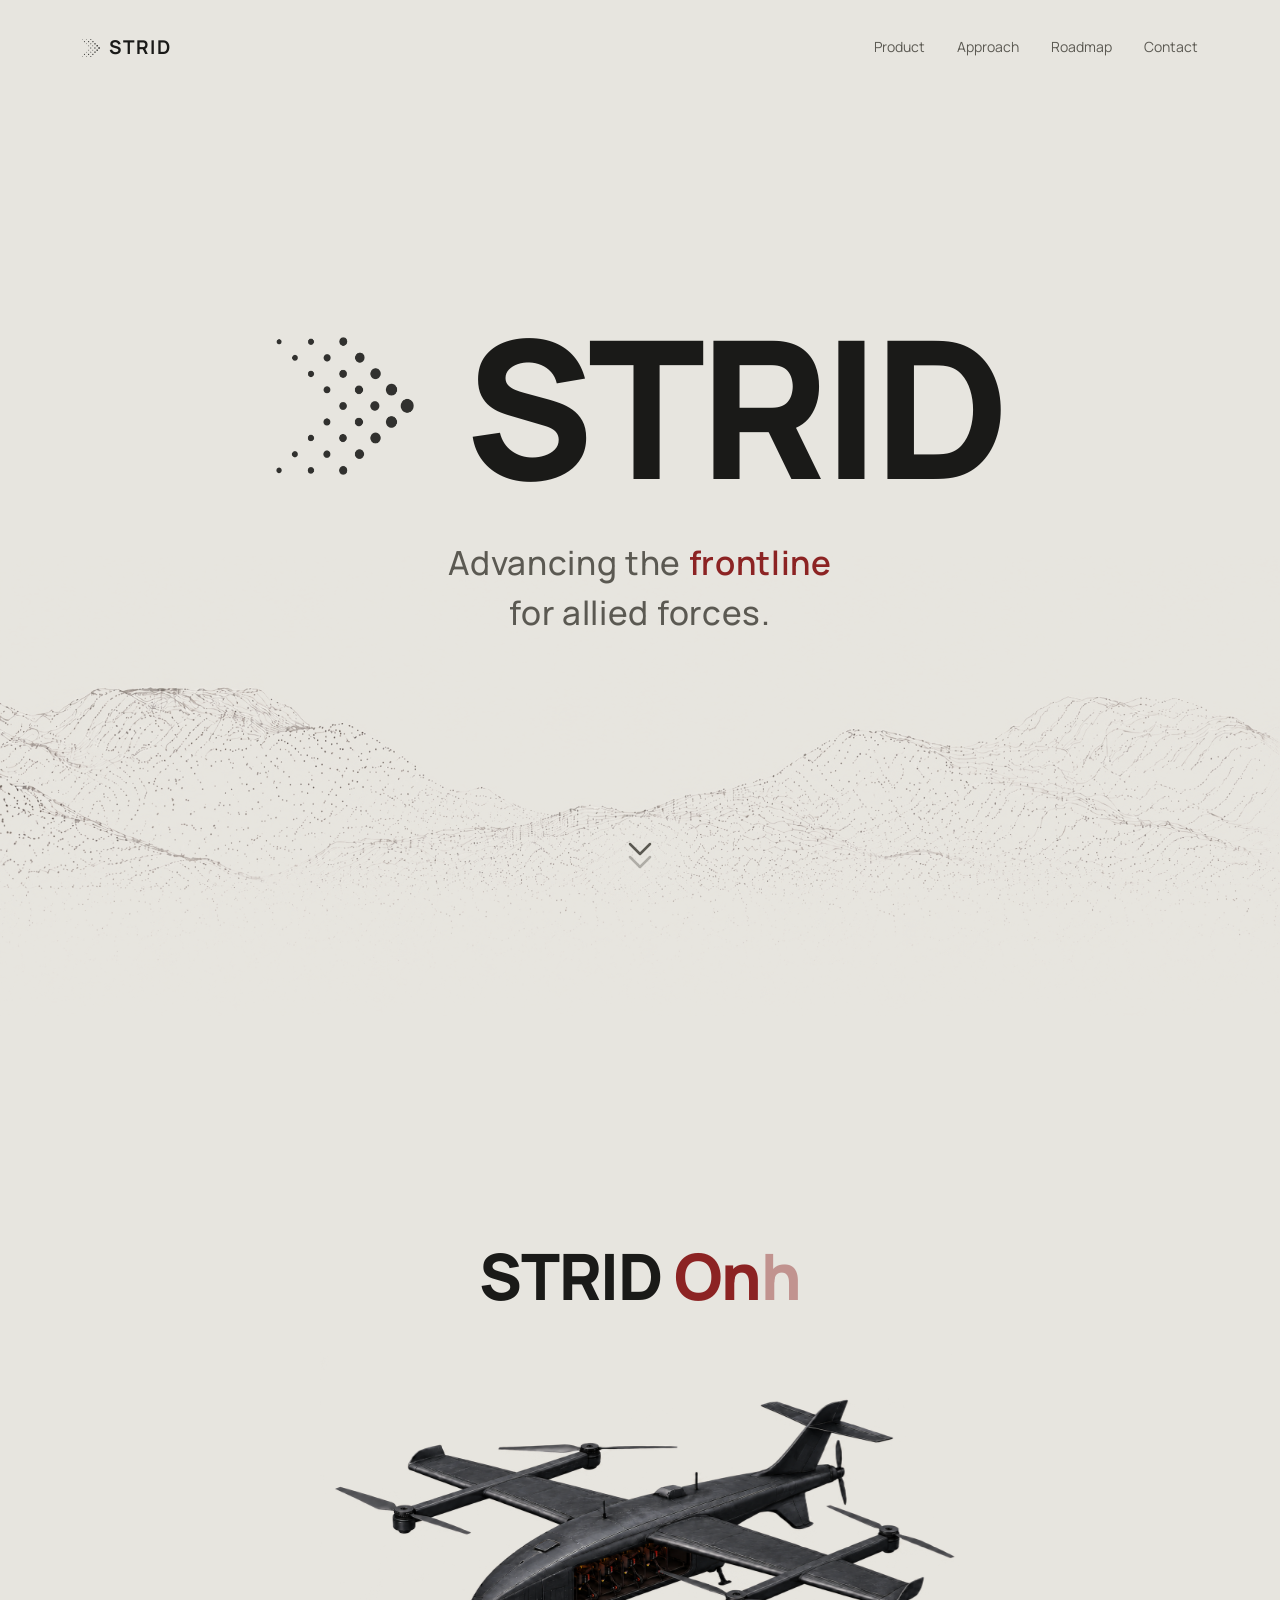
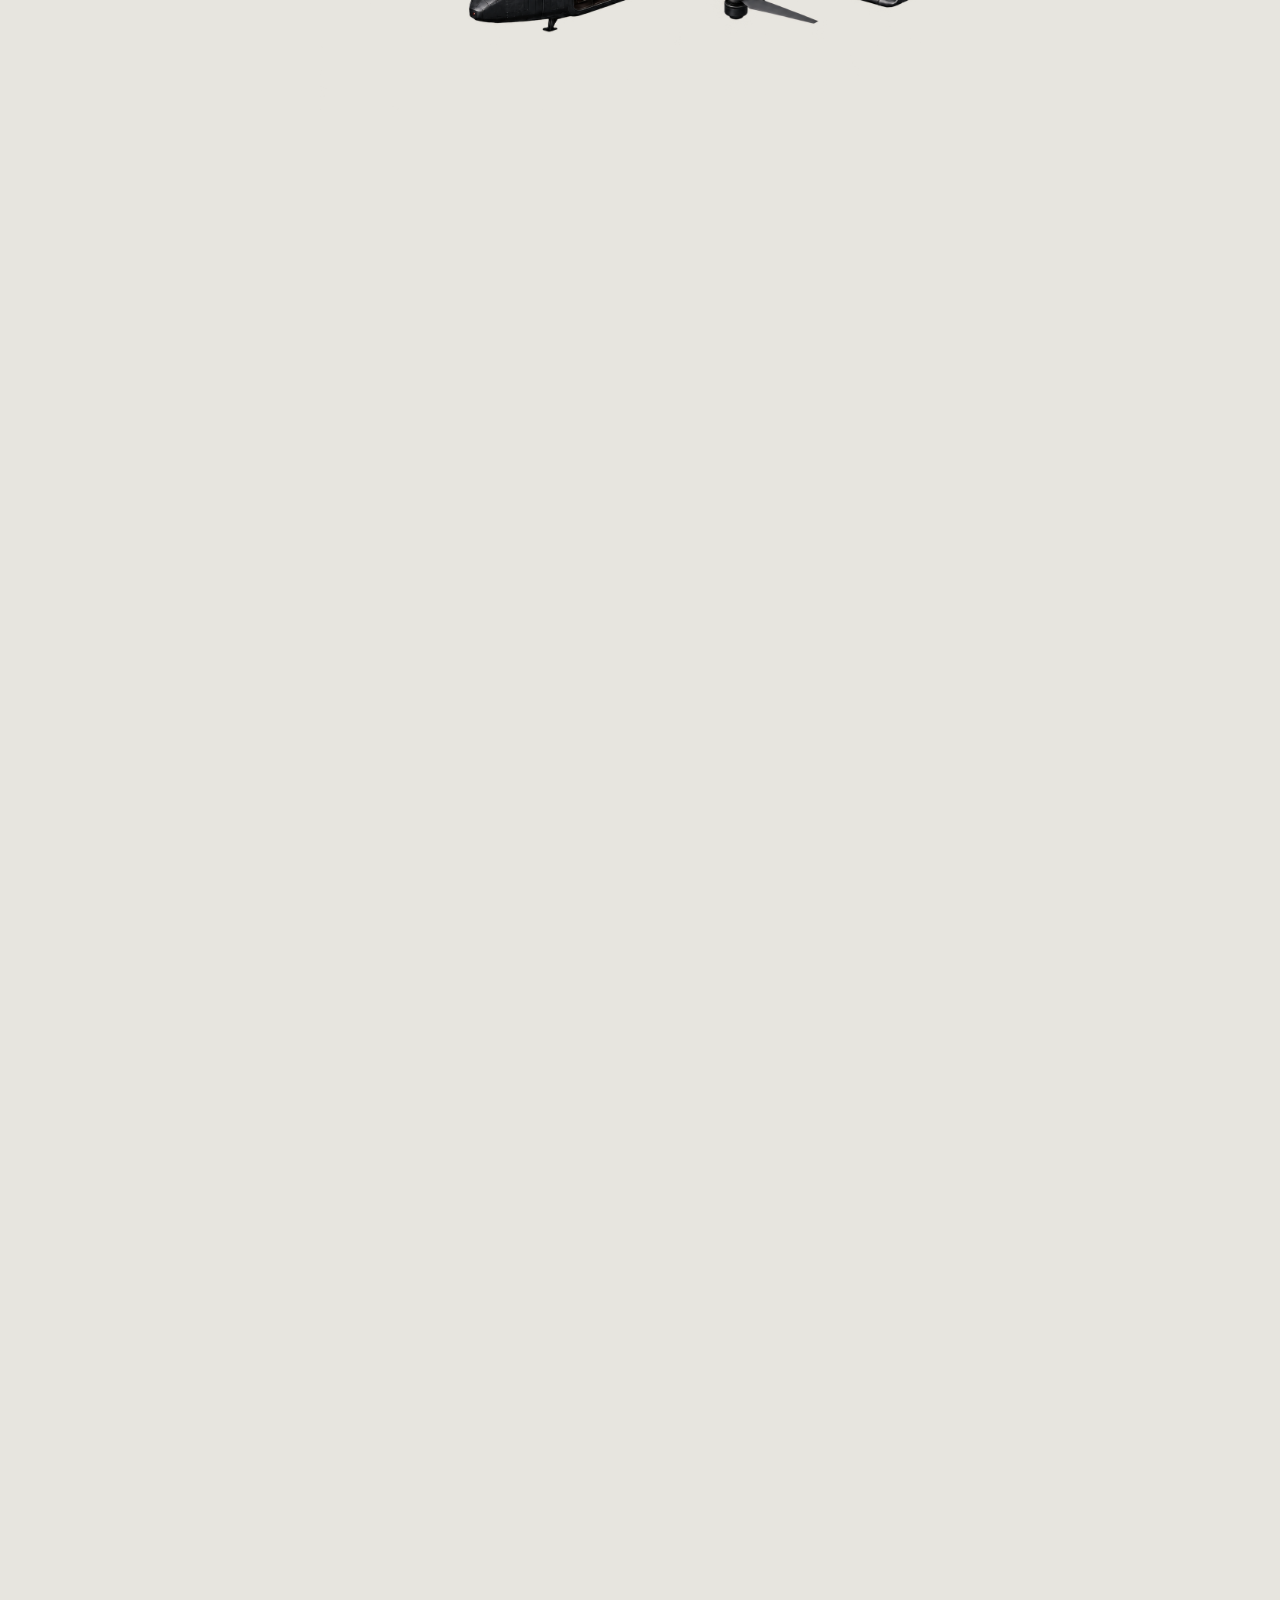
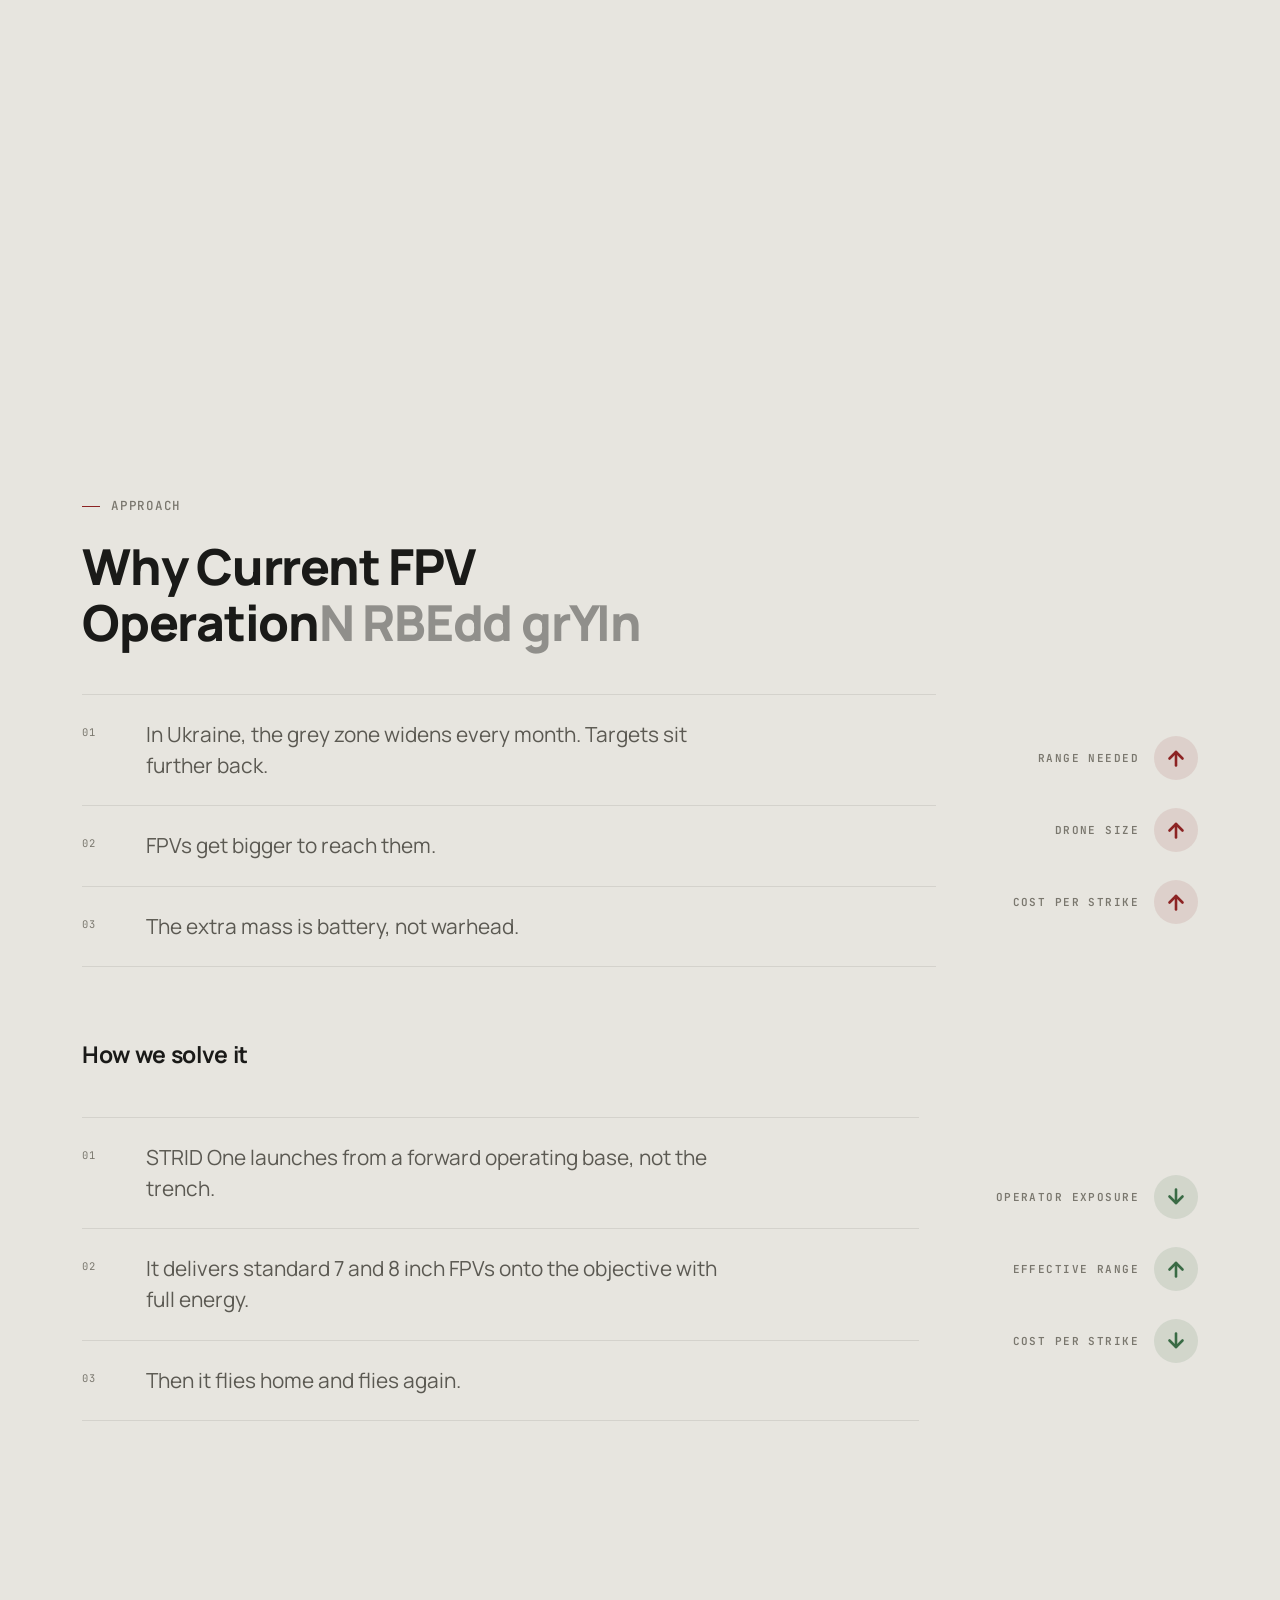
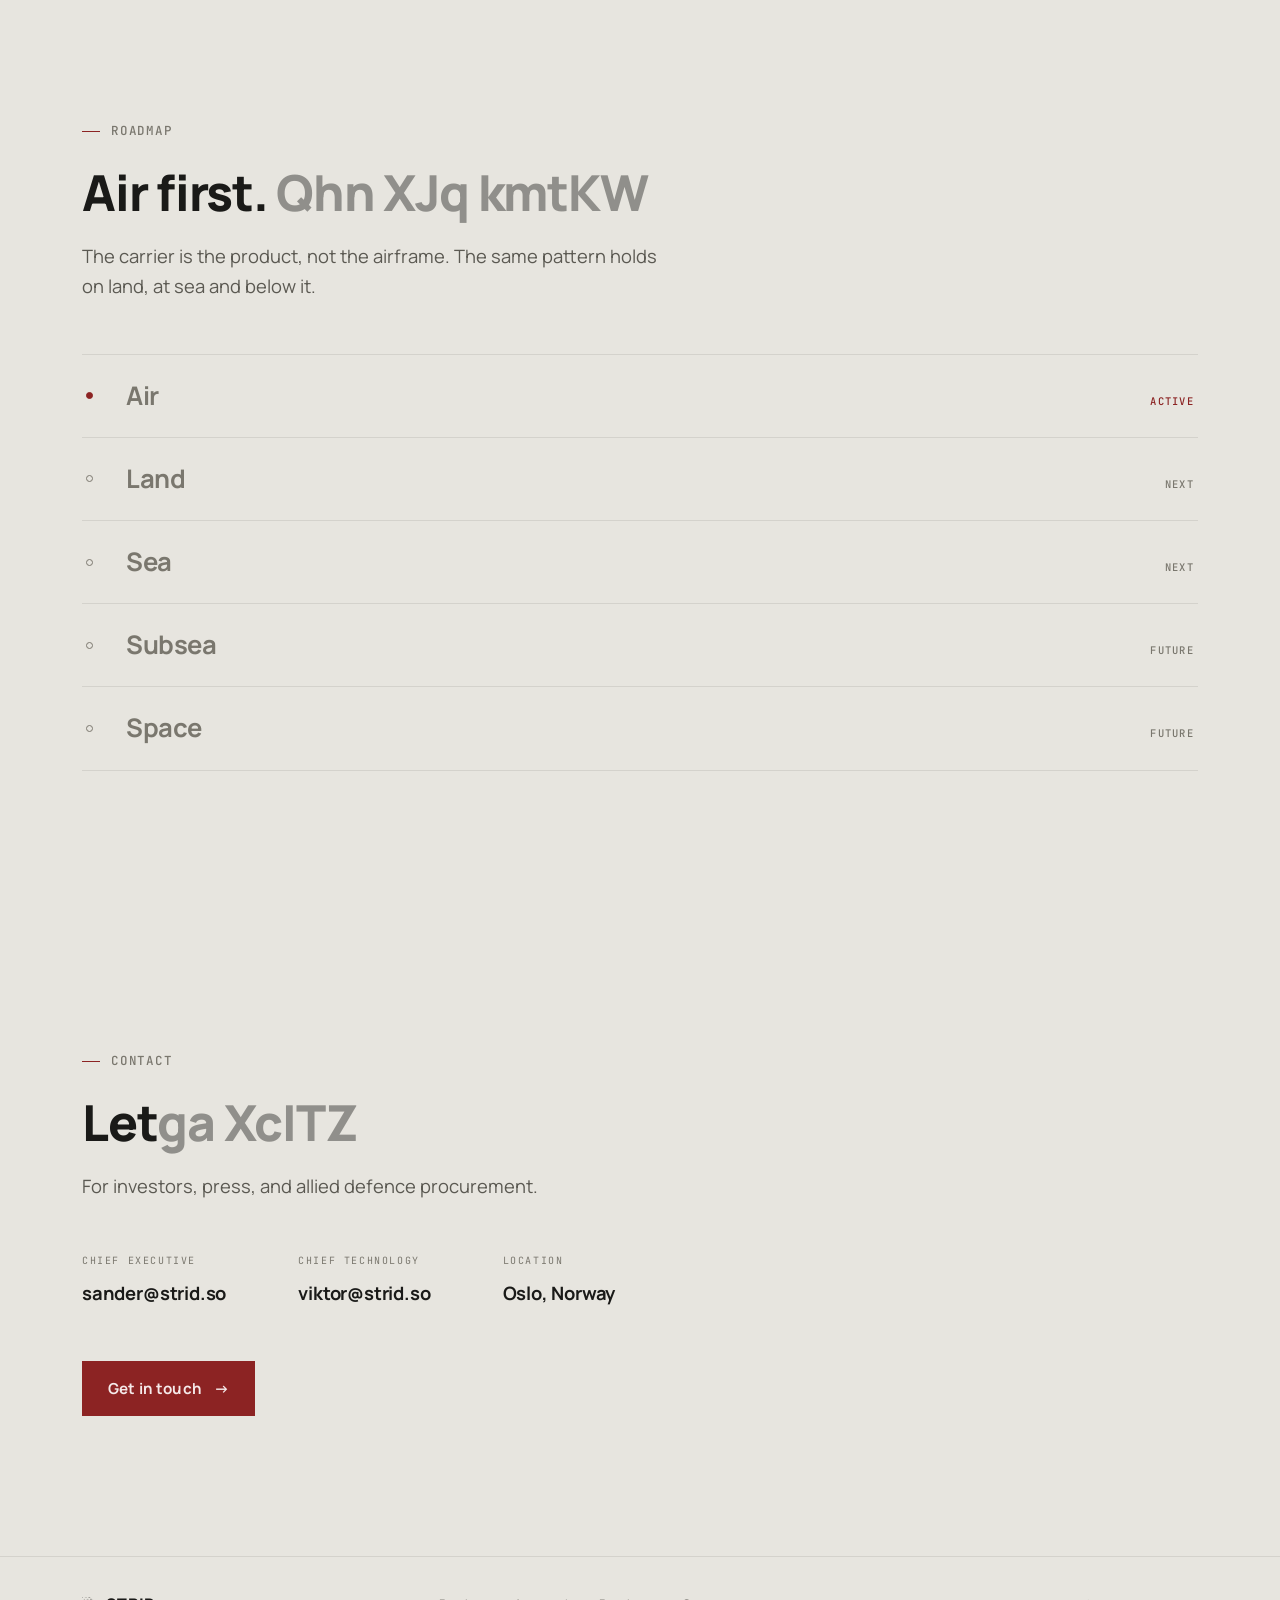
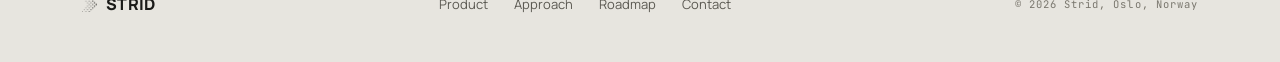
==== index.html @ 30e329c3 "Add files via upload" ====
<!DOCTYPE html>
<html lang="en">
<head>
<meta charset="UTF-8" />
<meta name="viewport" content="width=device-width, initial-scale=1.0" />
<title>Strid — Concept preview</title>
<meta name="description" content="Strid — concept preview, not the live site." />
<link rel="preconnect" href="https://fonts.googleapis.com" />
<link rel="preconnect" href="https://fonts.gstatic.com" crossorigin />
<link href="https://fonts.googleapis.com/css2?family=Manrope:wght@500;600;700;800&family=JetBrains+Mono:wght@500;600&display=swap" rel="stylesheet" />
<link rel="stylesheet" href="styles.css" />
<style>
  /* The header is a real sibling of the sections (not nested in the hero),
     so it sticks for the whole page. Because it now sits above .hero-frame
     in normal flow rather than inside it, every viewport-relative height
     below has to subtract its height to land where the approved mockup did. */
  /* --positive is a new brand colour, added because the solution metrics
     need to read as favourable and the palette only had crimson. Muted and
     dark enough to sit beside #8C2323 without turning into a success toast. */
  :root { --nav-h: 95px; --positive: #3A6B45; }

  .exp-header {
    position: sticky;
    top: 0;
    z-index: 20;
    background: var(--bg);
  }
  .exp-nav {
    display: flex;
    justify-content: space-between;
    align-items: center;
    padding: 32px 0;
  }
  .exp-nav .logo-mark { width: 18px; height: 18px; }
  .exp-nav-links { display: flex; gap: 32px; font-size: 14px; }
  .exp-nav-links a {
    position: relative;
    color: var(--ink-dim);
    text-decoration: none;
    padding-bottom: 3px;
    transition: color 0.2s ease;
  }
  .exp-nav-links a::after {
    content: "";
    position: absolute;
    left: 0; right: 0; bottom: 0;
    height: 1px;
    background: var(--accent);
    transform: scaleX(0);
    transform-origin: left;
    transition: transform 0.28s cubic-bezier(.16,1,.3,1);
  }
  .exp-nav-links a:hover { color: var(--ink); }
  .exp-nav-links a:hover::after { transform: scaleX(1); }

  /* Still used by the active domain marker in the Doctrine list. */
  @keyframes status-pulse { 0%, 100% { opacity: 1; } 50% { opacity: 0.25; } }

  .scroll-progress {
    position: absolute;
    left: 0; bottom: -1px;
    height: 2px;
    width: 100%;
    background: var(--accent);
    transform: scaleX(0);
    transform-origin: left;
    z-index: 21;
  }

  /* Sticky header would otherwise sit on top of anchor targets. */
  #product, #approach, #roadmap, #contact { scroll-margin-top: 96px; }

  /* Ends exactly at the bottom of the visible screen, so the scroll-cue's
     bottom offset is measured against the viewport rather than against the
     taller .hero-frame — that's what keeps the cue on screen before scrolling. */
  .hero-viewport {
    position: relative;
    height: calc(100vh - var(--nav-h));
    z-index: 1;
  }
  /* 143px, not the nav height, is the empirically tuned offset that puts the
     giant type's optical centre on the screen's centre — simple box math is
     off here because of the display face's ascender/descender asymmetry. */
  .giant-hero {
    min-height: calc(100vh - 143px);
    display: flex;
    flex-direction: column;
    align-items: center;
    justify-content: center;
    text-align: center;
  }
  /* Taller than one screen on purpose — the extra height is what pushes the
     terrain (anchored to this box's bottom) further down, without touching
     the terrain's own crop or sizing. */
  /* The +116px is the previously approved +90px plus 26px — the ink width
     of the "I" in the wordmark at its full display size. */
  .hero-frame {
    position: relative;
    min-height: calc(100vh + 116px - var(--nav-h));
  }
  .giant-wordmark {
    display: flex;
    align-items: center;
    gap: clamp(24px, 4vw, 52px);
    margin-bottom: 28px;
    font-size: clamp(5rem, 15vw, 13rem);
  }
  .giant-wordmark .logo-mark {
    width: 0.72em;
    height: 0.72em;
    flex-shrink: 0;
  }
  .giant-wordmark h1 {
    font-size: 1em;
    font-weight: 800;
    letter-spacing: -0.03em;
    line-height: 1;
    white-space: nowrap;
  }
  .giant-sub {
    font-size: clamp(1.5rem, 2.6vw, 2.1rem);
    font-weight: 500;
    letter-spacing: 0.02em;
    color: var(--ink-dim);
    line-height: 1.5;
    margin-top: 8px;
  }
  .a-accent { color: var(--accent); }
  .giant-sub .a-accent { font-weight: 600; }
  /* Hard line breaks, each set nowrap: scrambled glyphs are not the same
     width as the real ones, so free-flowing text would re-wrap on every
     frame. Fixed lines can only overflow symmetrically, which is invisible
     on centred text. */
  .sub-line { display: block; white-space: nowrap; }

  /* ---- Decrypt text effect ---- */
  .dt-ch { opacity: 1; transition: opacity 0.18s linear; }
  .dt-ch.is-enc { opacity: 0.42; }
  @media (prefers-reduced-motion: reduce) {
    .dt-ch, .dt-ch.is-enc { opacity: 1; transition: none; }
  }

  .scroll-cue {
    position: absolute;
    z-index: 1;
    bottom: 29px;
    left: 0;
    right: 0;
    display: flex;
    flex-direction: column;
    align-items: center;
  }
  /* Local clearing in the terrain so the cue reads against the flat page
     colour instead of competing with the point-cloud texture behind it.
     Sits inside the cue's own stacking context: above the terrain, below
     the label and chevrons. */
  .scroll-cue::before {
    content: "";
    position: absolute;
    left: 50%;
    top: 50%;
    width: 128px;
    height: 86px;
    transform: translate(-50%, -50%);
    background: radial-gradient(
      ellipse at center,
      rgba(231, 229, 223, 0.82) 0%,
      rgba(231, 229, 223, 0.5) 45%,
      rgba(231, 229, 223, 0) 75%
    );
    z-index: -1;
    pointer-events: none;
  }
  .scroll-cue-chevrons {
    display: flex;
    flex-direction: column;
    align-items: center;
    gap: 1px;
    animation: scroll-cue-bob 2.2s ease-in-out infinite;
  }
  .scroll-cue-chevrons svg { width: 24px; height: 16px; color: var(--ink-dim); }
  .scroll-cue-chevrons svg:last-child { opacity: 0.4; margin-top: -4px; }
  /* Only the arrows bob — a moving halo would make the terrain behind it
     visibly breathe. */
  @keyframes scroll-cue-bob {
    0%, 100% { transform: translateY(0); }
    50% { transform: translateY(5px); }
  }
  @media (prefers-reduced-motion: reduce) {
    .scroll-cue-chevrons { animation: none; }
  }

  .hero-terrain {
    position: absolute;
    left: 0;
    right: 0;
    bottom: 0;
    height: 460px;
    overflow: hidden;
    pointer-events: none;
    z-index: 0;
  }
  .hero-terrain img {
    width: 100%;
    height: 100%;
    object-fit: cover;
    object-position: bottom center;
    display: block;
  }
  @media (max-width: 720px) {
    .hero-terrain { height: 220px; }
    /* Larger than it looks: --nav-h is a rounded 60px here while the real
       header is ~71px, so .hero-viewport overshoots the screen bottom by
       ~11px. This keeps the arrows clear of a phone's bottom browser bar. */
    .scroll-cue { bottom: 40px; }
    .scroll-cue::before { width: 112px; height: 76px; }
    /* The links are non-functional placeholders in this mockup and there
       isn't room for them beside the wordmark — drop them rather than let
       them overrun the logo. */
    .exp-nav-links { display: none; }
    .exp-nav { padding: 20px 0; }
    :root { --nav-h: 60px; }

    /* Sit the wordmark higher than dead centre and pull the ridge up with it,
       so the mountains are on screen the moment the page opens instead of
       waiting below the fold. Desktop keeps its own tuned values — none of
       this leaves the media query.

       Each pair declares vh first and svh second on purpose. iOS Safari's vh
       is the height with the browser chrome *hidden*, so anything anchored to
       it starts lower than the part you can actually see on load; svh is the
       visible height. Browsers without svh simply keep the vh line. */
    .hero-viewport { height: calc(100vh - var(--nav-h)); }
    .hero-viewport { height: calc(100svh - var(--nav-h)); }

    .giant-hero { min-height: calc(100vh - 300px); }
    .giant-hero { min-height: calc(100svh - 300px); }

    .hero-frame { min-height: calc(100vh - 30px); }
    .hero-frame { min-height: calc(100svh - 30px); }

    /* Lift the ridge with its own offset rather than by shrinking .hero-frame.
       Past a point the frame's min-height falls below its content height
       (.hero-viewport) and stops controlling anything, so the terrain would
       just stop moving. */
    .hero-terrain { bottom: 40px; }

    /* Scale up inside the crop rather than growing the box, so the container
       height the layout is tuned against stays fixed. Anchored to the bottom
       so the enlarged view stays on the dense part of the ridge instead of
       drifting into the faded tail. */
    .hero-terrain img {
      transform: scale(1.4);
      transform-origin: bottom center;
    }
  }

  /* ---- Product: pinned scroll-driven sequence ---- */
  .product-pin {
    position: relative;
    height: 280vh;
  }
  .product-sticky {
    position: sticky;
    top: 0;
    height: 100vh;
    overflow: hidden;
    display: flex;
    align-items: center;
  }
  .product-stage {
    position: relative;
    width: 100%;
  }
  .product-heading {
    font-size: clamp(2.4rem, 5vw, 4rem);
    font-weight: 800;
    letter-spacing: -0.02em;
    text-align: center;
    margin-bottom: 8px;
    opacity: 0;
    transform: translateY(16px);
    transition: opacity 0.9s cubic-bezier(.16,1,.3,1), transform 0.9s cubic-bezier(.16,1,.3,1);
  }
  .product-heading.is-visible { opacity: 1; transform: translateY(0); }

  .product-visual {
    margin-top: 24px;
    opacity: 0;
    transition: opacity 0.9s ease;
  }
  .product-visual.is-visible { opacity: 1; }
  .product-plane {
    display: block;
    max-width: 640px;
    width: 100%;
    margin: 0 auto;
    will-change: transform;
  }

  /* Spec sheet: label and value share a baseline on one row, so it reads as
     a datasheet rather than a stack of captions. */
  .product-specs {
    position: absolute;
    left: 0;
    top: 50%;
    transform: translateY(-50%);
    width: min(340px, 32%);
    opacity: 0;
    transition: opacity 0.6s ease;
    pointer-events: none;
  }
  .spec-title {
    display: block;
    font-family: var(--mono);
    font-size: 10px;
    font-weight: 600;
    letter-spacing: 0.18em;
    text-transform: uppercase;
    color: var(--ink-faint);
    padding-bottom: 11px;
    border-bottom: 1px solid var(--line-strong);
  }
  .spec-row {
    display: flex;
    align-items: baseline;
    justify-content: space-between;
    gap: 18px;
    padding: 14px 0;
    border-bottom: 1px solid var(--line);
  }
  .spec-k {
    font-family: var(--mono);
    font-size: 10.5px;
    letter-spacing: 0.1em;
    text-transform: uppercase;
    color: var(--ink-faint);
    white-space: nowrap;
  }
  .spec-v {
    font-size: 1.06rem;
    font-weight: 700;
    letter-spacing: -0.01em;
    text-align: right;
    white-space: nowrap;
  }

  /* ---- Problem/solution section ---- */
  .problem-section {
    padding: 160px 0;
  }
  .problem-section .eyebrow { display: block; margin-bottom: 22px; }
  .problem-heading {
    font-size: clamp(1.9rem, 4vw, 3.1rem);
    font-weight: 800;
    letter-spacing: -0.025em;
    line-height: 1.12;
    margin: 0 0 32px;
  }
  .problem-heading .dt-line { display: block; white-space: nowrap; }

  /* Numbered points. The numbering is real here: each block is an argument
     that only works read in order, premise then consequence then result. */
  /* Points on the left, metrics as one standalone group on the right. The
     rules belong to the list, so they stop at the text column instead of
     running under the metrics. */
  .argument {
    display: grid;
    grid-template-columns: minmax(0, 1fr) auto;
    gap: 0 clamp(36px, 6vw, 88px);
    align-items: center;
    margin-top: 44px;
  }
  .point-list {
    list-style: none;
    margin: 0;
    padding: 0;
    border-top: 1px solid var(--line);
  }
  .point {
    display: grid;
    grid-template-columns: 44px minmax(0, 1fr);
    gap: 20px;
    align-items: start;
    padding: 24px 0;
    border-bottom: 1px solid var(--line);
  }
  .point-num {
    padding-top: 5px;
    font-family: var(--mono);
    font-size: 10.5px;
    letter-spacing: 0.14em;
    color: var(--ink-faint);
  }
  .point-text {
    margin: 0;
    font-size: clamp(1.05rem, 1.7vw, 1.3rem);
    line-height: 1.5;
    color: var(--ink-dim);
    max-width: 44ch;
  }

  .metric-group {
    display: flex;
    flex-direction: column;
    gap: 28px;
  }
  .metric {
    display: inline-flex;
    align-items: center;
    justify-content: flex-end;
    gap: 15px;
    white-space: nowrap;
  }
  .metric-k {
    font-family: var(--mono);
    font-size: 11px;
    font-weight: 600;
    letter-spacing: 0.13em;
    text-transform: uppercase;
    color: var(--ink-faint);
  }
  .metric-icon {
    display: inline-flex;
    align-items: center;
    justify-content: center;
    width: 44px;
    height: 44px;
    border-radius: 50%;
    flex-shrink: 0;
  }
  .metric-icon svg {
    width: 24px;
    height: 24px;
    fill: none;
    stroke: currentColor;
    stroke-width: 2.6;
    stroke-linecap: round;
    stroke-linejoin: round;
  }
  .metric-icon.dir-down svg { transform: rotate(180deg); }
  /* Colour encodes whether the number moves for you or against you, not which
     way the arrow points: effective range going up is good, drone size going
     up is not. So the problem block is crimson throughout and the solution
     block green throughout, whatever the direction. */
  .metric-icon.tone-bad  { color: var(--accent);   background: rgba(140, 35, 35, 0.10); }
  .metric-icon.tone-good { color: var(--positive); background: rgba(58, 107, 69, 0.12); }

  .sub-heading {
    margin: 68px 0 0;
    font-size: clamp(1.15rem, 1.8vw, 1.45rem);
    font-weight: 700;
    letter-spacing: -0.015em;
  }

  /* ---- Shared section furniture ---- */
  /* A short accent rule turns the eyebrow into a system rather than the
     red appearing twice on the page by coincidence. */
  .eyebrow::before {
    content: "";
    display: inline-block;
    width: 18px;
    height: 1px;
    margin-right: 11px;
    vertical-align: middle;
    background: var(--accent);
  }
  .section-heading {
    font-size: clamp(1.9rem, 4vw, 3.1rem);
    font-weight: 800;
    letter-spacing: -0.025em;
    line-height: 1.12;
    margin: 22px 0 20px;
  }
  .section-lead {
    font-size: clamp(1rem, 1.5vw, 1.15rem);
    line-height: 1.65;
    color: var(--ink-dim);
    max-width: 54ch;
    margin: 0 0 52px;
  }

  [data-reveal] {
    opacity: 0;
    transform: translateY(16px);
    transition: opacity 0.8s cubic-bezier(.16,1,.3,1), transform 0.8s cubic-bezier(.16,1,.3,1);
  }
  [data-reveal].is-in { opacity: 1; transform: translateY(0); }

  /* ---- Doctrine ---- */
  .roadmap-section, .contact-section { padding: 140px 0; }
  .domain-list { border-top: 1px solid var(--line); }
  .domain-row {
    display: grid;
    grid-template-columns: 22px 1fr auto;
    align-items: baseline;
    gap: 18px;
    padding: 20px 4px;
    border-bottom: 1px solid var(--line);
    transition: background 0.25s ease, padding-left 0.25s ease,
                opacity 0.8s cubic-bezier(.16,1,.3,1), transform 0.8s cubic-bezier(.16,1,.3,1);
  }
  .domain-row:hover { background: rgba(26, 26, 24, 0.025); padding-left: 12px; }
  .domain-mark {
    width: 7px; height: 7px;
    border-radius: 50%;
    border: 1px solid var(--ink-faint);
    align-self: center;
  }
  .domain-row.is-active .domain-mark {
    background: var(--accent);
    border-color: var(--accent);
    animation: status-pulse 2.8s ease-in-out infinite;
  }
  .domain-name { font-size: clamp(1.2rem, 2.2vw, 1.6rem); font-weight: 700; letter-spacing: -0.015em; }
  .domain-status {
    font-family: var(--mono);
    font-size: 10.5px;
    letter-spacing: 0.12em;
    text-transform: uppercase;
    color: var(--ink-faint);
  }
  .domain-row.is-active .domain-status { color: var(--accent); }

  /* ---- Contact ---- */
  .contact-fields { display: flex; flex-wrap: wrap; gap: 28px 72px; margin-bottom: 52px; }
  .field { display: flex; flex-direction: column; gap: 8px; }
  .field-k {
    font-family: var(--mono);
    font-size: 10px;
    letter-spacing: 0.16em;
    text-transform: uppercase;
    color: var(--ink-faint);
  }
  .field-v {
    font-size: 1.15rem;
    font-weight: 700;
    letter-spacing: -0.01em;
    color: var(--ink);
    text-decoration: none;
    border-bottom: 1px solid transparent;
    transition: border-color 0.22s ease, color 0.22s ease;
  }
  a.field-v:hover { color: var(--accent); border-bottom-color: var(--accent); }

  .cta {
    display: inline-flex;
    align-items: center;
    gap: 12px;
    padding: 15px 26px;
    background: var(--accent);
    color: var(--on-accent);
    font-size: 0.95rem;
    font-weight: 700;
    letter-spacing: 0.01em;
    text-decoration: none;
    transition: transform 0.22s cubic-bezier(.16,1,.3,1), box-shadow 0.22s ease,
                opacity 0.8s cubic-bezier(.16,1,.3,1);
  }
  .cta:hover {
    transform: translateY(-2px);
    box-shadow: 0 10px 24px rgba(140, 35, 35, 0.22);
  }
  .cta:active { transform: translateY(0); }
  .cta-arrow { transition: transform 0.22s cubic-bezier(.16,1,.3,1); }
  .cta:hover .cta-arrow { transform: translateX(4px); }

  /* ---- Footer ---- */
  .site-footer { border-top: 1px solid var(--line); padding: 34px 0 44px; }
  .footer-inner {
    display: flex;
    flex-wrap: wrap;
    align-items: center;
    justify-content: space-between;
    gap: 18px 32px;
  }
  .footer-brand {
    display: inline-flex;
    align-items: center;
    gap: 9px;
    font-weight: 800;
    letter-spacing: 0.02em;
    text-decoration: none;
    color: var(--ink);
  }
  .footer-brand .logo-mark { width: 15px; height: 15px; }
  .footer-links { display: flex; gap: 26px; }
  .footer-links a {
    font-size: 13px;
    color: var(--ink-dim);
    text-decoration: none;
    transition: color 0.2s ease;
  }
  .footer-links a:hover { color: var(--accent); }
  .footer-copy {
    font-family: var(--mono);
    font-size: 10.5px;
    letter-spacing: 0.1em;
    color: var(--ink-faint);
  }

  @media (prefers-reduced-motion: reduce) {
    [data-reveal] { opacity: 1; transform: none; transition: none; }
    .domain-row.is-active .domain-mark { animation: none; }
  }

  @media (max-width: 720px) {
    /* Stack the sheet under the aircraft — there is no room beside it, and
       the horizontal slide is disabled at this width anyway. */
    .product-specs {
      position: static;
      transform: none;
      width: 100%;
      margin-top: 28px;
    }
    .problem-heading .dt-line { white-space: normal; }
    .sub-line { white-space: normal; }
    /* Metrics drop below the whole list and sit as one row of three, rather
       than each pairing with a point. */
    .argument { grid-template-columns: 1fr; gap: 0; }
    .point { grid-template-columns: 32px minmax(0, 1fr); gap: 14px; }
    .metric-group {
      flex-direction: row;
      justify-content: space-between;
      gap: 10px;
      margin-top: 30px;
    }
    .metric {
      /* reverse so the icon leads and the label reads underneath it */
      flex: 1 1 0;
      flex-direction: column-reverse;
      align-items: center;
      justify-content: flex-end;
      gap: 11px;
      white-space: normal;
      text-align: center;
    }
    .metric-k { font-size: 9.5px; letter-spacing: 0.09em; }
    .metric-icon { width: 40px; height: 40px; }
    .metric-icon svg { width: 22px; height: 22px; }

    /* Unpin the product section on phones. The sticky 100vh stage fought
       iOS Safari's collapsing address bar, which is what made the render
       jump, and 280vh of scroll bought almost no animation once the
       horizontal slide was disabled at this width. */
    .product-pin { height: auto; }
    .product-sticky {
      position: static;
      height: auto;
      overflow: visible;
      display: block;
      padding: 84px 0 96px;
    }
    .product-specs { opacity: 1; }
    .spec-title, .spec-row {
      opacity: 0;
      transform: translateY(14px);
      transition: opacity 0.7s cubic-bezier(.16,1,.3,1), transform 0.7s cubic-bezier(.16,1,.3,1);
    }
    .spec-title.is-in, .spec-row.is-in { opacity: 1; transform: none; }
    .roadmap-section, .contact-section { padding: 96px 0; }
    .contact-fields { gap: 24px 40px; }
    .footer-inner { flex-direction: column; align-items: flex-start; }
  }
</style>
</head>
<body>

<div class="noise" aria-hidden="true"></div>

<header class="exp-header">
  <div class="wrap">
    <div class="exp-nav">
      <a href="#top" class="logo">
        <img src="assets/logo-mark-hires.png" class="logo-mark" alt="" />
        STRID
      </a>
      <nav class="exp-nav-links">
        <a href="#product">Product</a>
        <a href="#approach">Approach</a>
        <a href="#roadmap">Roadmap</a>
        <a href="#contact">Contact</a>
      </nav>
    </div>
  </div>
  <span class="scroll-progress" id="scrollProgress" aria-hidden="true"></span>
</header>

<section class="hero-frame">
  <div class="hero-terrain" aria-hidden="true">
    <img src="assets/bakgrunn-transparent.png" alt="" />
  </div>
  <div class="hero-viewport">
    <div class="wrap">
      <div class="giant-hero">
        <div class="giant-wordmark">
          <img src="assets/logo-mark-hires.png" class="logo-mark" alt="" />
          <h1>STRID</h1>
        </div>
        <p class="giant-sub"><span class="sub-line">Advancing the <span class="a-accent">frontline</span></span><span class="sub-line">for allied forces.</span></p>
      </div>
    </div>
    <div class="scroll-cue" aria-hidden="true">
      <div class="scroll-cue-chevrons">
        <svg viewBox="0 0 24 16" fill="none"><path d="M2 2L12 12L22 2" stroke="currentColor" stroke-width="2.5" stroke-linecap="round" stroke-linejoin="round"/></svg>
        <svg viewBox="0 0 24 16" fill="none"><path d="M2 2L12 12L22 2" stroke="currentColor" stroke-width="2.5" stroke-linecap="round" stroke-linejoin="round"/></svg>
      </div>
    </div>
  </div>
</section>

<section class="product-pin" id="product">
  <div class="product-sticky">
    <div class="wrap product-stage">
      <h2 class="product-heading">STRID <span class="a-accent">One</span></h2>
      <div class="product-visual">
        <img src="assets/strid-one-render-keyed.png" class="product-plane" alt="STRID One autonomous carrier render" />
      </div>
      <div class="product-specs">
        <span class="spec-title">Specifications</span>
        <div class="spec-row"><span class="spec-k">Range</span><span class="spec-v">100 km out, 100 km home</span></div>
        <div class="spec-row"><span class="spec-k">Wingspan</span><span class="spec-v">3.5 m</span></div>
        <div class="spec-row"><span class="spec-k">Propulsion</span><span class="spec-v">Electric</span></div>
        <div class="spec-row"><span class="spec-k">Launch</span><span class="spec-v">VTOL</span></div>
        <div class="spec-row"><span class="spec-k">Status</span><span class="spec-v">In development</span></div>
      </div>
    </div>
  </div>
</section>

<section class="problem-section" id="approach">
  <div class="wrap">
    <span class="eyebrow">Approach</span>
    <h2 class="problem-heading"><span class="dt-line">Why Current FPV</span><span class="dt-line">Operations Don't Scale</span></h2>

    <div class="argument">
      <ol class="point-list">
        <li class="point" data-reveal data-reveal-step="0">
          <span class="point-num">01</span>
          <p class="point-text">In Ukraine, the grey zone widens every month. Targets sit further back.</p>
        </li>
        <li class="point" data-reveal data-reveal-step="1">
          <span class="point-num">02</span>
          <p class="point-text">FPVs get bigger to reach them.</p>
        </li>
        <li class="point" data-reveal data-reveal-step="2">
          <span class="point-num">03</span>
          <p class="point-text">The extra mass is battery, not warhead.</p>
        </li>
      </ol>
      <div class="metric-group">
        <span class="metric" data-reveal data-reveal-step="0">
          <span class="metric-k">Range needed</span>
          <span class="metric-icon dir-up tone-bad"><svg viewBox="0 0 24 24" aria-hidden="true"><path d="M12 19.5V6"/><path d="M5.5 12.5L12 6L18.5 12.5"/></svg></span>
        </span>
        <span class="metric" data-reveal data-reveal-step="1">
          <span class="metric-k">Drone size</span>
          <span class="metric-icon dir-up tone-bad"><svg viewBox="0 0 24 24" aria-hidden="true"><path d="M12 19.5V6"/><path d="M5.5 12.5L12 6L18.5 12.5"/></svg></span>
        </span>
        <span class="metric" data-reveal data-reveal-step="2">
          <span class="metric-k">Cost per strike</span>
          <span class="metric-icon dir-up tone-bad"><svg viewBox="0 0 24 24" aria-hidden="true"><path d="M12 19.5V6"/><path d="M5.5 12.5L12 6L18.5 12.5"/></svg></span>
        </span>
      </div>
    </div>

    <h3 class="sub-heading" data-reveal>How we solve it</h3>

    <div class="argument">
      <ol class="point-list">
        <li class="point" data-reveal data-reveal-step="0">
          <span class="point-num">01</span>
          <p class="point-text">STRID One launches from a forward operating base, not the trench.</p>
        </li>
        <li class="point" data-reveal data-reveal-step="1">
          <span class="point-num">02</span>
          <p class="point-text">It delivers standard 7 and 8 inch FPVs onto the objective with full energy.</p>
        </li>
        <li class="point" data-reveal data-reveal-step="2">
          <span class="point-num">03</span>
          <p class="point-text">Then it flies home and flies again.</p>
        </li>
      </ol>
      <div class="metric-group">
        <span class="metric" data-reveal data-reveal-step="0">
          <span class="metric-k">Operator exposure</span>
          <span class="metric-icon dir-down tone-good"><svg viewBox="0 0 24 24" aria-hidden="true"><path d="M12 19.5V6"/><path d="M5.5 12.5L12 6L18.5 12.5"/></svg></span>
        </span>
        <span class="metric" data-reveal data-reveal-step="1">
          <span class="metric-k">Effective range</span>
          <span class="metric-icon dir-up tone-good"><svg viewBox="0 0 24 24" aria-hidden="true"><path d="M12 19.5V6"/><path d="M5.5 12.5L12 6L18.5 12.5"/></svg></span>
        </span>
        <span class="metric" data-reveal data-reveal-step="2">
          <span class="metric-k">Cost per strike</span>
          <span class="metric-icon dir-down tone-good"><svg viewBox="0 0 24 24" aria-hidden="true"><path d="M12 19.5V6"/><path d="M5.5 12.5L12 6L18.5 12.5"/></svg></span>
        </span>
      </div>
    </div>
  </div>
</section>

<section class="roadmap-section" id="roadmap">
  <div class="wrap">
    <span class="eyebrow">Roadmap</span>
    <h2 class="section-heading" data-decrypt>Air first. Not air only.</h2>
    <p class="section-lead" data-reveal>The carrier is the product, not the airframe. The same pattern holds on land, at sea and below it.</p>

    <div class="domain-list">
      <div class="domain-row is-active" data-reveal data-reveal-step="0">
        <span class="domain-mark" aria-hidden="true"></span>
        <span class="domain-name">Air</span>
        <span class="domain-status">Active</span>
      </div>
      <div class="domain-row" data-reveal data-reveal-step="1">
        <span class="domain-mark" aria-hidden="true"></span>
        <span class="domain-name">Land</span>
        <span class="domain-status">Next</span>
      </div>
      <div class="domain-row" data-reveal data-reveal-step="2">
        <span class="domain-mark" aria-hidden="true"></span>
        <span class="domain-name">Sea</span>
        <span class="domain-status">Next</span>
      </div>
      <div class="domain-row" data-reveal data-reveal-step="3">
        <span class="domain-mark" aria-hidden="true"></span>
        <span class="domain-name">Subsea</span>
        <span class="domain-status">Future</span>
      </div>
      <div class="domain-row" data-reveal data-reveal-step="4">
        <span class="domain-mark" aria-hidden="true"></span>
        <span class="domain-name">Space</span>
        <span class="domain-status">Future</span>
      </div>
    </div>
  </div>
</section>

<section class="contact-section" id="contact">
  <div class="wrap">
    <span class="eyebrow">Contact</span>
    <h2 class="section-heading" data-decrypt>Let's talk.</h2>
    <p class="section-lead" data-reveal>For investors, press, and allied defence procurement.</p>

    <div class="contact-fields">
      <div class="field" data-reveal data-reveal-step="0">
        <span class="field-k">Chief executive</span>
        <a class="field-v" href="mailto:sander@strid.so">sander@strid.so</a>
      </div>
      <div class="field" data-reveal data-reveal-step="1">
        <span class="field-k">Chief technology</span>
        <a class="field-v" href="mailto:viktor@strid.so">viktor@strid.so</a>
      </div>
      <div class="field" data-reveal data-reveal-step="2">
        <span class="field-k">Location</span>
        <span class="field-v">Oslo, Norway</span>
      </div>
    </div>

    <a class="cta" href="mailto:sander@strid.so" data-reveal data-reveal-step="3">
      Get in touch <span class="cta-arrow" aria-hidden="true">→</span>
    </a>
  </div>
</section>

<footer class="site-footer">
  <div class="wrap footer-inner">
    <a href="#top" class="footer-brand">
      <img src="assets/logo-mark-hires.png" class="logo-mark" alt="" />
      STRID
    </a>
    <nav class="footer-links">
      <a href="#product">Product</a>
      <a href="#approach">Approach</a>
      <a href="#roadmap">Roadmap</a>
      <a href="#contact">Contact</a>
    </nav>
    <span class="footer-copy">© 2026 Strid, Oslo, Norway</span>
  </div>
</footer>

<script>
  (function () {
    // ?forcemotion=1 overrides the OS setting. Diagnostic: if the headline
    // animates with it and not without, the device has Reduce Motion on.
    const forceMotion = /[?&]forcemotion=1/.test(window.location.search);
    const prefersReducedMotion = !forceMotion &&
      window.matchMedia('(prefers-reduced-motion: reduce)').matches;

    const mobileQuery = window.matchMedia('(max-width: 720px)');

    /* ==================================================================
       Decrypt text effect.

       This is a port of React Bits' <DecryptedText />. The page is a single
       static file with no build step, so pulling in React + ReactDOM +
       motion (plus a JSX transform) to scramble four headings would cost
       ~200KB and a toolchain for one effect. Same behaviour, no runtime.

       One deliberate change: the original reveals a character per tick, so
       the scramble rate and the reveal rate are the same number. Short
       strings like "STRID" therefore finish in five frames. Here the two are
       separate — repaint stays fast and smooth, revealInterval controls
       pacing — so a five-character word can still take a full second.
       ================================================================== */

    const UPPER = 'ABCDEFGHIJKLMNOPQRSTUVWXYZ0123456789'.split('');
    const LETTERS = 'ABCDEFGHIJKLMNOPQRSTUVWXYZabcdefghijklmnopqrstuvwxyz'.split('');

    // Wrap every non-space character in its own span, keeping existing inline
    // markup (the accent span) intact.
    function splitChars(root) {
      const slots = [];
      (function walk(node) {
        const kids = Array.prototype.slice.call(node.childNodes);
        kids.forEach((child) => {
          if (child.nodeType === 3) {
            const text = child.nodeValue.replace(/\s+/g, ' ');
            if (!text) { node.removeChild(child); return; }
            const frag = document.createDocumentFragment();
            for (let i = 0; i < text.length; i++) {
              const ch = text.charAt(i);
              if (ch === ' ') { frag.appendChild(document.createTextNode(' ')); continue; }
              const span = document.createElement('span');
              span.className = 'dt-ch';
              span.textContent = ch;
              frag.appendChild(span);
              slots.push({ el: span, ch });
            }
            node.replaceChild(frag, child);
          } else if (child.nodeType === 1) {
            walk(child);
          }
        });
      })(root);
      return slots;
    }

    function computeOrder(len, direction) {
      const order = [];
      if (len <= 0) return order;
      if (direction === 'end') {
        for (let i = len - 1; i >= 0; i--) order.push(i);
        return order;
      }
      if (direction === 'center') {
        const middle = Math.floor(len / 2);
        let offset = 0;
        while (order.length < len) {
          const idx = offset % 2 === 0 ? middle + offset / 2 : middle - Math.ceil(offset / 2);
          if (idx >= 0 && idx < len) order.push(idx);
          offset++;
        }
        return order.slice(0, len);
      }
      for (let i = 0; i < len; i++) order.push(i);
      return order;
    }

    function setupDecrypt(el, config) {
      if (!el) return null;
      const opts = Object.assign({
        speed: 40,
        revealInterval: 1,
        revealDirection: 'start',
        characters: LETTERS,
        lockWidth: false
      }, config);

      let releaseWidth = null;
      const slots = splitChars(el);
      const alphabet = opts.characters;
      const order = computeOrder(slots.length, opts.revealDirection);
      const revealed = new Set();
      let pointer = 0;
      let tick = 0;
      let timer = null;
      let started = false;

      function paint() {
        for (let i = 0; i < slots.length; i++) {
          const slot = slots[i];
          if (revealed.has(i)) continue;
          slot.el.textContent = alphabet[(Math.random() * alphabet.length) | 0];
        }
      }

      function scrambleAll() {
        slots.forEach((slot) => slot.el.classList.add('is-enc'));
        paint();
      }

      function finish() {
        clearInterval(timer);
        timer = null;
        slots.forEach((slot) => {
          slot.el.textContent = slot.ch;
          slot.el.classList.remove('is-enc');
        });
        if (releaseWidth) releaseWidth();
      }

      function run() {
        if (started) return;
        started = true;
        if (prefersReducedMotion || !slots.length) { finish(); return; }

        // Scrambled glyphs are not the width of the real ones, so the wordmark
        // would shove the logo around as it animates. Measure with the real
        // text back in place at the moment we start — measuring at parse time
        // reads the fallback font and an unresolved clamp(), which is wrong by
        // more than 2x — then pin that width for the duration.
        if (opts.lockWidth) {
          slots.forEach((slot) => { slot.el.textContent = slot.ch; });
          const w = el.getBoundingClientRect().width;
          el.style.width = w + 'px';
          el.style.flexShrink = '0';
          releaseWidth = () => { el.style.width = ''; el.style.flexShrink = ''; };
          scrambleAll();
        }

        timer = setInterval(() => {
          if (tick % opts.revealInterval === 0 && pointer < order.length) {
            const idx = order[pointer++];
            revealed.add(idx);
            slots[idx].el.textContent = slots[idx].ch;
            slots[idx].el.classList.remove('is-enc');
          }
          tick++;
          if (revealed.size >= slots.length) { finish(); return; }
          paint();
        }, opts.speed);
      }

      if (!prefersReducedMotion) scrambleAll();

      return { run, el };
    }

    // Gate the load-triggered runs on webfonts, so the width measurement above
    // happens against the real face rather than the fallback. Raced against a
    // timeout: if fonts.ready stalls the hero would sit scrambled forever, and
    // a slightly-off width measurement beats a headline that never resolves.
    const fontsReady = (document.fonts && document.fonts.ready)
      ? Promise.race([
          document.fonts.ready,
          new Promise((resolve) => setTimeout(resolve, 1200))
        ])
      : Promise.resolve();

    const targets = [
      { sel: '.giant-wordmark h1', characters: UPPER, revealInterval: 7, speed: 38, lockWidth: true, on: 'load', delay: 220 },
      { sel: '.giant-sub', characters: LETTERS, revealInterval: 1, speed: 34, on: 'load', delay: 620 },
      { sel: '.product-heading', characters: LETTERS, revealInterval: 4, speed: 38, on: 'view' },
      { sel: '.problem-heading', characters: LETTERS, revealInterval: 1, speed: 30, on: 'view' },
      { sel: '.roadmap-section .section-heading', characters: LETTERS, revealInterval: 2, speed: 32, on: 'view' },
      { sel: '.contact-section .section-heading', characters: LETTERS, revealInterval: 4, speed: 36, on: 'view' }
    ];

    targets.forEach((cfg) => {
      const el = document.querySelector(cfg.sel);
      const instance = setupDecrypt(el, cfg);
      if (!instance) return;

      if (cfg.on === 'load') {
        fontsReady.then(() => setTimeout(instance.run, prefersReducedMotion ? 0 : (cfg.delay || 0)));
      } else {
        const io = new IntersectionObserver((entries) => {
          entries.forEach((entry) => {
            if (!entry.isIntersecting) return;
            instance.run();
            io.unobserve(entry.target);
          });
        }, { threshold: 0.2 });
        io.observe(el);
      }
    });

    // --- Product entrance: heading fades in, then the plane shortly after ---
    const productPin = document.querySelector('.product-pin');
    const heading = document.querySelector('.product-heading');
    const visual = document.querySelector('.product-visual');
    const specs = document.querySelector('.product-specs');
    const plane = document.querySelector('.product-plane');

    const entranceObserver = new IntersectionObserver((entries) => {
      entries.forEach((entry) => {
        if (!entry.isIntersecting) return;
        heading.classList.add('is-visible');
        setTimeout(() => visual.classList.add('is-visible'), prefersReducedMotion ? 0 : 450);
        entranceObserver.unobserve(entry.target);
      });
    }, { threshold: 0.15 });
    entranceObserver.observe(productPin);

    // --- Scroll-driven pin animation: plane slides right, then specs reveal ---
    let ticking = false;
    function updateProductScroll() {
      ticking = false;
      // Not pinned below 720px, so there is no scroll progress to map.
      if (mobileQuery.matches) return;
      const rect = productPin.getBoundingClientRect();
      const scrollableDistance = productPin.offsetHeight - window.innerHeight;
      if (scrollableDistance <= 0) return;
      const scrolled = -rect.top;
      const progress = Math.min(Math.max(scrolled / scrollableDistance, 0), 1);

      // Plane slide happens across the 15%-65% range of the pin scroll.
      // Below 720px the spec sheet stacks under the aircraft instead of
      // sitting beside it, so there is nothing to slide out of the way.
      const slideProgress = Math.min(Math.max((progress - 0.15) / 0.5, 0), 1);
      const slideDistance = window.innerWidth <= 720 ? 0 : Math.min(280, window.innerWidth * 0.22);
      plane.style.transform = prefersReducedMotion ? '' : `translateX(${slideProgress * slideDistance}px)`;

      // Specs reveal once the slide is mostly done, staying visible through
      // the rest of the pin range (the "hold" before releasing to the next section).
      const specsProgress = Math.min(Math.max((progress - 0.55) / 0.2, 0), 1);
      specs.style.opacity = String(specsProgress);
    }
    window.addEventListener('scroll', () => {
      if (!ticking) {
        ticking = true;
        requestAnimationFrame(updateProductScroll);
      }
    }, { passive: true });
    updateProductScroll();

    // --- Spec sheet reveals row by row on phones ---
    // The desktop sheet fades in as one block driven by pin progress; without
    // a pin there is no progress to drive it, so each row earns its own entry.
    if (mobileQuery.matches) {
      const specIO = new IntersectionObserver((entries) => {
        entries.forEach((entry) => {
          if (!entry.isIntersecting) return;
          entry.target.classList.add('is-in');
          specIO.unobserve(entry.target);
        });
      }, { threshold: 0.6 });
      document.querySelectorAll('.spec-title, .spec-row').forEach((el) => specIO.observe(el));
    }

    // --- Generic staggered reveals ---
    const revealObserver = new IntersectionObserver((entries) => {
      entries.forEach((entry) => {
        if (!entry.isIntersecting) return;
        const step = parseInt(entry.target.getAttribute('data-reveal-step') || '0', 10);
        entry.target.style.transitionDelay = prefersReducedMotion ? '0ms' : (step * 80) + 'ms';
        entry.target.classList.add('is-in');
        revealObserver.unobserve(entry.target);
      });
    }, { threshold: 0.2 });
    document.querySelectorAll('[data-reveal]').forEach((el) => revealObserver.observe(el));

    // --- Scroll progress + terrain parallax ---
    const progressBar = document.getElementById('scrollProgress');
    const terrain = document.querySelector('.hero-terrain');
    let ambientTicking = false;

    function updateAmbient() {
      ambientTicking = false;
      const scrollable = document.documentElement.scrollHeight - window.innerHeight;
      const y = window.scrollY;

      if (progressBar) {
        progressBar.style.transform = 'scaleX(' + (scrollable > 0 ? Math.min(y / scrollable, 1) : 0) + ')';
      }

      // Lags the page slightly so the ridge sits behind the type rather than
      // on the same plane. Zero at the top, so the tuned hero position is
      // exactly what it was.
      if (terrain && !prefersReducedMotion) {
        terrain.style.transform = 'translateY(' + (Math.min(y, 1000) * 0.14) + 'px)';
      }
    }
    window.addEventListener('scroll', () => {
      if (!ambientTicking) {
        ambientTicking = true;
        requestAnimationFrame(updateAmbient);
      }
    }, { passive: true });
    updateAmbient();
  })();
</script>

</body>
</html>
---- styles.css ----
:root {
  --bg: #e7e5df;
  --line: rgba(26, 26, 24, 0.09);
  --line-strong: rgba(26, 26, 24, 0.18);
  --ink: #1a1a18;
  --ink-dim: #5b5952;
  --ink-faint: #7a776e;
  --accent: #8c2323;
  --accent-dim: rgba(140, 35, 35, 0.1);
  --on-accent: #f5e9e9;
  --sans: "Manrope", -apple-system, "Helvetica Neue", sans-serif;
  /* Scoped to functional labels only (clock, eyebrows, spec-sheet
     labels, phase numbers, footer copy) — never headlines or body
     copy, which stay Manrope-only. */
  --mono: "JetBrains Mono", ui-monospace, "SF Mono", Menlo, monospace;
}

* { margin: 0; padding: 0; box-sizing: border-box; }

html { scroll-behavior: smooth; }

body {
  background: var(--bg);
  color: var(--ink);
  font-family: var(--sans);
  font-size: 16px;
  line-height: 1.65;
  -webkit-font-smoothing: antialiased;
  overflow-x: hidden;
}

a { color: inherit; text-decoration: none; }

::selection { background: var(--accent); color: var(--on-accent); }

*:focus-visible {
  outline: 2px solid var(--accent);
  outline-offset: 3px;
}

.wrap {
  max-width: 1180px;
  margin: 0 auto;
  padding: 0 32px;
}

/* Subtle film-grain texture, no motif, just depth */
.noise {
  position: fixed;
  inset: 0;
  z-index: 0;
  pointer-events: none;
  opacity: 0.035;
  mix-blend-mode: overlay;
  background-image: url("data:image/svg+xml,%3Csvg xmlns='http://www.w3.org/2000/svg' width='200' height='200'%3E%3Cfilter id='n'%3E%3CfeTurbulence type='fractalNoise' baseFrequency='0.85' numOctaves='2' stitchTiles='stitch'/%3E%3C/filter%3E%3Crect width='100%25' height='100%25' filter='url(%23n)'/%3E%3C/svg%3E");
}

/* Utility bar */
.util-bar {
  position: relative;
  z-index: 21;
  background: var(--bg);
}
.util-bar-inner {
  display: flex;
  justify-content: space-between;
  align-items: center;
  height: 36px;
  font-family: var(--mono);
  font-size: 11px;
  letter-spacing: 0.1em;
  color: var(--ink-faint);
}

/* Nav */
header {
  position: sticky;
  top: 0;
  z-index: 20;
  background: rgba(231, 229, 223, 0.85);
  backdrop-filter: blur(10px);
}

nav.wrap {
  display: flex;
  align-items: center;
  justify-content: space-between;
  height: 76px;
}

.logo {
  display: inline-flex;
  align-items: center;
  gap: 9px;
  font-weight: 700;
  font-size: 19px;
  letter-spacing: 0.06em;
  cursor: pointer;
}
.logo-mark {
  width: 18px;
  height: 18px;
  flex-shrink: 0;
  display: block;
}

.nav-links {
  display: flex;
  align-items: center;
  gap: 40px;
}

.nav-links a:not(.btn) {
  position: relative;
  font-size: 14.5px;
  font-weight: 500;
  color: var(--ink-dim);
  transition: color 0.2s ease;
  cursor: pointer;
}
.nav-links a:not(.btn)::after {
  content: "";
  position: absolute;
  left: 0;
  bottom: -6px;
  width: 100%;
  height: 1.5px;
  background: var(--accent);
  transform: scaleX(0);
  transform-origin: left;
  transition: transform 0.25s cubic-bezier(.16,1,.3,1);
}
.nav-links a:not(.btn):hover { color: var(--ink); }
.nav-links a:not(.btn):hover::after { transform: scaleX(1); }

.btn {
  display: inline-flex;
  align-items: center;
  gap: 8px;
  font-size: 14.5px;
  font-weight: 600;
  padding: 12px 20px;
  border-radius: 3px;
  transition: background 0.2s ease, transform 0.15s ease, opacity 0.2s ease;
  white-space: nowrap;
  cursor: pointer;
}
.btn:active { transform: scale(0.98); }
.btn .arrow { transition: transform 0.2s ease; display: inline-block; }
.btn:hover .arrow { transform: translateX(3px); }

.btn-primary {
  background: var(--accent);
  color: var(--on-accent);
  transition: background 0.2s ease, transform 0.15s ease, box-shadow 0.2s ease;
}
.btn-primary:hover {
  background: #7a1e1e;
  transform: translateY(-1px);
  box-shadow: 0 4px 14px rgba(140, 35, 35, 0.35);
}
.btn-primary:active {
  transform: translateY(0) scale(0.98);
  box-shadow: 0 2px 6px rgba(140, 35, 35, 0.25);
}

.link-arrow {
  display: inline-flex;
  align-items: center;
  gap: 8px;
  font-size: 14.5px;
  font-weight: 600;
  color: var(--ink);
  padding: 12px 4px;
  cursor: pointer;
  transition: color 0.2s ease;
}
.link-arrow:hover { color: var(--accent); }
.link-arrow .arrow { transition: transform 0.2s ease; display: inline-block; }
.link-arrow:hover .arrow { transform: translateX(3px); }

/* Mobile menu toggle */
.menu-toggle {
  display: none;
  flex-direction: column;
  justify-content: center;
  gap: 5px;
  width: 32px;
  height: 32px;
  background: none;
  border: none;
  cursor: pointer;
  z-index: 30;
}
.menu-toggle span {
  display: block;
  width: 22px;
  height: 1.5px;
  background: var(--ink);
  transition: transform 0.25s ease, opacity 0.25s ease;
}
.menu-toggle[aria-expanded="true"] span:nth-child(1) { transform: translateY(6.5px) rotate(45deg); }
.menu-toggle[aria-expanded="true"] span:nth-child(2) { opacity: 0; }
.menu-toggle[aria-expanded="true"] span:nth-child(3) { transform: translateY(-6.5px) rotate(-45deg); }

.mobile-menu {
  position: fixed;
  inset: 0;
  z-index: 25;
  background: var(--bg);
  display: flex;
  flex-direction: column;
  align-items: flex-start;
  justify-content: center;
  gap: 28px;
  padding: 32px;
  transform: translateY(-100%);
  transition: transform 0.35s ease;
}
.mobile-menu.is-open { transform: translateY(0); }
.mobile-menu a:not(.btn) {
  font-size: 2rem;
  font-weight: 700;
  color: var(--ink);
}
.mobile-menu a:not(.btn):hover { color: var(--accent); }

/* Section scaffolding */
section {
  position: relative;
  z-index: 1;
}

.eyebrow {
  font-family: var(--mono);
  font-size: 12.5px;
  font-weight: 500;
  letter-spacing: 0.06em;
  color: var(--ink-faint);
  text-transform: uppercase;
  display: block;
  margin-bottom: 24px;
}

.section-head { margin-bottom: 56px; }
.section-head h2, .contact h2 {
  font-size: clamp(2rem, 3.8vw, 3.2rem);
  font-weight: 700;
  letter-spacing: -0.02em;
  line-height: 1.15;
  max-width: 18ch;
}

/* Hero */
.hero {
  position: relative;
  overflow: hidden;
  /* 112px = utility bar (36px) + sticky nav (76px) above it in flow —
     without subtracting this, an absolutely-positioned bottom-anchored
     child (the hero hint) renders below the fold on initial load. */
  min-height: calc(100vh - 112px);
  display: flex;
  align-items: center;
  /* Hero sits over a dark image — lighten the text tokens locally.
     color must be set explicitly here: custom-property overrides don't
     retroactively change an already-inherited `color` used value. */
  --ink: #f3eee8;
  --ink-dim: #c9c4ba;
  color: var(--ink);
  --accent: #d3524a;
}

/* Plain-CSS stand-ins for the two Tailwind utility classes baked into
   the RevealWaveImage component, so we don't have to ship Tailwind's
   CSS just for this one embedded bundle */
.relative { position: relative; }
.overflow-hidden { overflow: hidden; }

.hero-canvas-layer {
  position: absolute;
  inset: 0;
  z-index: 0;
  /* Static poster shows instantly on load (and permanently on mobile,
     where the shader bundle never loads) — CSS filter approximates the
     dithered B&W look with zero JS. The React canvas, when it mounts,
     paints over this on desktop. */
  background: #07080a url("assets/hero-lightning.webp") center/cover no-repeat;
  filter: grayscale(1) contrast(1.15);
  will-change: opacity;
}
.hero-canvas-fill {
  width: 100%;
  height: 100%;
  display: block;
}

.hero-overlay {
  position: absolute;
  inset: 0;
  z-index: 1;
  pointer-events: none;
  background: linear-gradient(90deg, rgba(6, 6, 7, 0.88) 0%, rgba(6, 6, 7, 0.82) 50%, rgba(6, 6, 7, 0.45) 72%, rgba(6, 6, 7, 0.08) 100%);
  will-change: opacity;
}

.hero-hint {
  position: absolute;
  right: 32px;
  bottom: 40px;
  z-index: 2;
  display: flex;
  align-items: center;
  gap: 10px;
  font-size: 12.5px;
  letter-spacing: 0.04em;
  color: var(--ink-dim);
  pointer-events: none;
  transition: opacity 0.6s ease;
}
.hero-hint-dot {
  width: 6px;
  height: 6px;
  border-radius: 50%;
  background: var(--accent);
  animation: hero-hint-pulse 1.8s ease-in-out infinite;
}
@keyframes hero-hint-pulse {
  0%, 100% { opacity: 1; transform: scale(1); }
  50% { opacity: 0.35; transform: scale(1.4); }
}
.hero-hint.is-dismissed { opacity: 0; }

.hero-wrap {
  position: relative;
  z-index: 2;
  padding-top: 80px;
  padding-bottom: 80px;
  /* Sits over the canvas for legibility, but shouldn't block the mouse
     hover the canvas needs for its reveal effect — only the buttons
     opt back in below. */
  pointer-events: none;
}
.hero-wrap a {
  pointer-events: auto;
}

.hero-copy { max-width: 800px; }

.hero h1 {
  font-size: clamp(2.6rem, 5.6vw, 4.4rem);
  font-weight: 800;
  line-height: 1.08;
  letter-spacing: -0.03em;
  margin-bottom: 32px;
}
.hero h1 .gold { color: var(--accent); }

.hero p {
  font-size: 1.15rem;
  color: var(--ink-dim);
  max-width: 52ch;
  margin-bottom: 40px;
}

.hero-ctas {
  display: flex;
  align-items: center;
  gap: 20px;
  flex-wrap: wrap;
}

/* Reveal: simple fade + rise, used for body copy, ctas, rows */
.reveal {
  opacity: 0;
  transform: translateY(22px);
  transition: opacity 0.8s cubic-bezier(.16,1,.3,1), transform 0.8s cubic-bezier(.16,1,.3,1);
  transition-delay: var(--reveal-delay, 0ms);
}
.reveal.is-visible {
  opacity: 1;
  transform: translateY(0);
}

/* Reveal-mask: headline "unveiling" wipe, used on h1/h2 */
.reveal-mask {
  display: block;
  overflow: hidden;
}
.reveal-mask > span {
  display: block;
  transform: translateY(105%);
  opacity: 0;
  transition: transform 0.9s cubic-bezier(.16,1,.3,1), opacity 0.6s ease;
}
.reveal-mask.is-visible > span {
  transform: translateY(0);
  opacity: 1;
}

/* Thesis */
.thesis { padding: 140px 0; }
.thesis-grid {
  display: grid;
  grid-template-columns: 1fr 1fr;
  gap: 48px;
}
.thesis-grid p {
  color: var(--ink-dim);
  font-size: 1.05rem;
  max-width: 46ch;
}

/* Product */
.product { padding: 140px 0; }
.product-wrap {
  display: grid;
  grid-template-columns: 1fr 1fr;
  gap: 88px;
  align-items: start;
}

.spec-sheet {
  position: relative;
}
/* Halftone dot-fade in the corner — echoes the hero's scattered dot
   field so the spec sheet doesn't sit as pure typography, without
   adding an actual photograph. */
.spec-sheet::before {
  content: "";
  position: absolute;
  z-index: -1;
  top: -28px;
  right: -28px;
  width: 170px;
  height: 170px;
  background-image: radial-gradient(circle, var(--ink-faint) 1px, transparent 1.5px);
  background-size: 11px 11px;
  opacity: 0.4;
  mask-image: radial-gradient(circle, black, transparent 72%);
  -webkit-mask-image: radial-gradient(circle, black, transparent 72%);
  pointer-events: none;
}

.spec-sheet-title {
  display: block;
  font-family: var(--mono);
  font-size: 12px;
  font-weight: 500;
  letter-spacing: 0.04em;
  color: var(--ink-faint);
  text-transform: uppercase;
  margin-bottom: 24px;
}
.spec-rows { margin-bottom: 40px; }
.spec-row {
  display: flex;
  justify-content: space-between;
  gap: 16px;
  padding: 14px 0;
  font-size: 15px;
  border-bottom: 1px solid transparent;
  transition: border-color 0.25s ease, padding-left 0.25s ease;
}
.spec-row:hover {
  border-bottom-color: var(--line);
  padding-left: 6px;
}
.spec-row span:first-child { font-family: var(--mono); font-size: 13.5px; color: var(--ink-faint); transition: color 0.25s ease; }
.spec-row:hover span:first-child { color: var(--ink-dim); }
.spec-row span:last-child { color: var(--ink); font-weight: 500; text-align: right; }

.spec-strip-label {
  display: block;
  font-family: var(--mono);
  font-size: 12px;
  color: var(--ink-faint);
  margin-bottom: 24px;
}
.spec-grid {
  display: grid;
  grid-template-columns: repeat(2, 1fr);
  gap: 32px 24px;
}
.spec {
  display: flex;
  flex-direction: column;
  gap: 6px;
}
.spec-value {
  font-size: 1.7rem;
  font-weight: 700;
  letter-spacing: -0.01em;
  color: var(--ink);
}
.spec-value-emphasis { color: var(--accent); }
.spec-label {
  font-size: 12.5px;
  color: var(--ink-faint);
}

.product-body h2 {
  font-size: clamp(2.1rem, 3.6vw, 2.9rem);
  font-weight: 700;
  letter-spacing: -0.02em;
  margin-bottom: 24px;
}
.product-body p {
  color: var(--ink-dim);
  font-size: 1.05rem;
  max-width: 54ch;
  margin-bottom: 28px;
}

.status {
  display: inline-flex;
  align-items: center;
  gap: 9px;
  font-family: var(--mono);
  font-size: 12.5px;
  font-weight: 500;
  color: var(--ink-dim);
}
.status::before {
  content: "";
  width: 6px;
  height: 6px;
  border-radius: 50%;
  background: var(--accent);
  box-shadow: 0 0 8px 1px var(--accent);
}

/* Frontline */
.frontline { padding: 140px 0; }
.frontline-lead {
  color: var(--ink-dim);
  font-size: 1.2rem;
  line-height: 1.55;
  max-width: 62ch;
  margin-bottom: 64px;
}
/* Abstract trajectory motif — echoes the hero's curved dashed-arrow
   visual language, gesturing at phased expansion without a literal map. */
.frontline-motif {
  display: block;
  width: 100%;
  height: 36px;
  margin-bottom: 40px;
}
.frontline-motif-path {
  stroke: var(--line-strong);
  stroke-width: 1;
  stroke-dasharray: 4 5;
  fill: none;
}
.frontline-motif-node { fill: var(--ink-faint); }
.frontline-motif-node-active { fill: var(--accent); }
.phase-row {
  display: grid;
  grid-template-columns: repeat(3, 1fr);
  gap: 48px;
}
.phase {
  display: flex;
  flex-direction: column;
  gap: 10px;
  border-left: 2px solid transparent;
  padding-left: 16px;
  margin-left: -18px;
  transition: border-color 0.25s ease, padding-left 0.25s ease;
}
.phase:hover {
  border-left-color: var(--accent);
  padding-left: 20px;
}
.phase-num {
  font-family: var(--mono);
  font-size: 12.5px;
  font-weight: 500;
  color: var(--accent);
}
.phase-name {
  font-size: 1.35rem;
  font-weight: 700;
  letter-spacing: -0.01em;
}
.phase-desc {
  color: var(--ink-dim);
  font-size: 0.98rem;
  max-width: 32ch;
}

/* Mission */
.mission { padding: 140px 0; }
.mission p {
  color: var(--ink-dim);
  font-size: 1.08rem;
  max-width: 62ch;
  margin-bottom: 56px;
}
/* Hub-and-spoke motif — "one doctrine" branching to five domains,
   as a line rather than five separate icons. */
.mission-motif {
  display: block;
  width: 100%;
  height: 24px;
  margin-bottom: 32px;
}
.mission-motif-line { stroke: var(--line-strong); stroke-width: 1; }
.mission-motif-node { fill: var(--ink-faint); }
.mission-motif-node-active { fill: var(--accent); }
.domain-row {
  display: flex;
  flex-wrap: wrap;
  gap: 40px 56px;
}
.domain {
  display: flex;
  flex-direction: column;
  gap: 8px;
  transition: transform 0.25s cubic-bezier(.16,1,.3,1);
}
.domain:hover { transform: translateY(-3px); }
.domain-name {
  font-size: 1.2rem;
  font-weight: 700;
  color: var(--ink-faint);
  transition: color 0.25s ease;
}
.domain-status {
  font-family: var(--mono);
  font-size: 11.5px;
  font-weight: 500;
  text-transform: uppercase;
  letter-spacing: 0.04em;
  color: var(--ink-faint);
  transition: color 0.25s ease;
}
.domain:hover .domain-name { color: var(--ink); }
.domain:hover .domain-status { color: var(--ink-dim); }
.domain-active .domain-name { color: var(--accent); }
.domain-active .domain-status { color: var(--accent); }
.domain-active:hover .domain-name { color: var(--accent); }

/* Contact */
.contact { padding: 140px 0 110px; }
.contact h2 {
  font-size: clamp(2.6rem, 5.6vw, 4rem);
  margin-bottom: 20px;
}
.contact-lead {
  color: var(--ink-dim);
  font-size: 1.1rem;
  margin-bottom: 56px;
}
.contact-grid {
  display: grid;
  grid-template-columns: repeat(2, auto);
  gap: 48px 96px;
  margin-bottom: 56px;
}
.contact-label {
  font-size: 13px;
  color: var(--ink-faint);
  display: block;
  margin-bottom: 10px;
}
.contact-value {
  font-size: 1.3rem;
  font-weight: 500;
  transition: color 0.2s ease;
}
a.contact-value:hover { color: var(--accent); }

/* Footer */
footer {
  position: relative;
  z-index: 1;
  padding: 32px 0;
  border-top: 1px solid var(--line);
}
.footer-wrap {
  display: flex;
  align-items: center;
  justify-content: space-between;
  gap: 24px;
  flex-wrap: wrap;
}
.footer-logo {
  display: inline-flex;
  align-items: center;
  gap: 8px;
  font-weight: 700;
  font-size: 15px;
  letter-spacing: 0.04em;
  color: var(--ink-faint);
}
.footer-logo .logo-mark {
  width: 14px;
  height: 14px;
  opacity: 0.85;
}
.footer-links {
  display: flex;
  gap: 28px;
}
.footer-links a {
  font-size: 13.5px;
  color: var(--ink-faint);
  transition: color 0.2s ease;
}
.footer-links a:hover { color: var(--accent); }
.footer-copy {
  font-family: var(--mono);
  font-size: 11.5px;
  color: var(--ink-faint);
}

/* Reduced motion */
@media (prefers-reduced-motion: reduce) {
  html { scroll-behavior: auto; }
  .reveal, .reveal-mask > span {
    transition: opacity 0.2s linear;
    transform: none;
  }
  * { animation-duration: 0.01ms !important; transition-duration: 0.01ms !important; }
}

/* Responsive */
@media (max-width: 980px) {
  .product-wrap {
    grid-template-columns: 1fr;
    gap: 56px;
  }
  .thesis-grid { grid-template-columns: 1fr; gap: 28px; }
  .phase-row { grid-template-columns: 1fr; gap: 36px; }
}

@media (max-width: 720px) {
  .thesis, .product, .frontline, .mission { padding: 96px 0; }
  .util-bar-inner { font-size: 9.5px; }
  .nav-links { display: none; }
  .menu-toggle { display: flex; }
  .contact-grid { grid-template-columns: 1fr; gap: 32px; }
  .footer-wrap { flex-direction: column; align-items: flex-start; gap: 16px; }

  /* Smaller poster on mobile — this is the ONLY image mobile ever
     loads for the hero, since the shader bundle never mounts there. */
  .hero-canvas-layer { background-image: url("assets/hero-lightning-800.webp"); }

  /* Hero: a shorter, bottom-anchored composition instead of vertically
     centering a now-multi-line headline in a full screen — gives a
     visible peek of the Thesis section below as a scroll cue, and the
     cursor hint never applies since there's no persistent hover on touch. */
  .hero { min-height: 88vh; align-items: flex-end; }
  .hero-wrap { padding-top: 48px; padding-bottom: 56px; }
  .hero h1 { font-size: clamp(2.1rem, 8vw, 2.6rem); margin-bottom: 24px; }
  .hero-hint { display: none; }

  /* Stat grid: one column so the pre-marked emphasis stat (cost/strike)
     reads as the clear headline number, instead of four equal-weight
     figures competing in a cramped 2x2. */
  .spec-grid { grid-template-columns: 1fr; gap: 24px; }
  .spec-value-emphasis { font-size: 2.4rem; }

  /* Domain row: a deliberate vertical list (name left, status right,
     hairline divider) instead of an unpredictable flex-wrap of a
     5-item desktop row on a 375px screen. */
  .domain-row { display: grid; grid-template-columns: 1fr; gap: 0; }
  .domain {
    flex-direction: row;
    justify-content: space-between;
    align-items: center;
    padding: 16px 0;
    border-bottom: 1px solid var(--line);
  }
  .domain:last-child { border-bottom: none; }
  .domain:hover { transform: none; }
}

@media (max-width: 480px) {
  .util-bar-inner span:last-child { display: none; }
  .wrap { padding: 0 20px; }
}
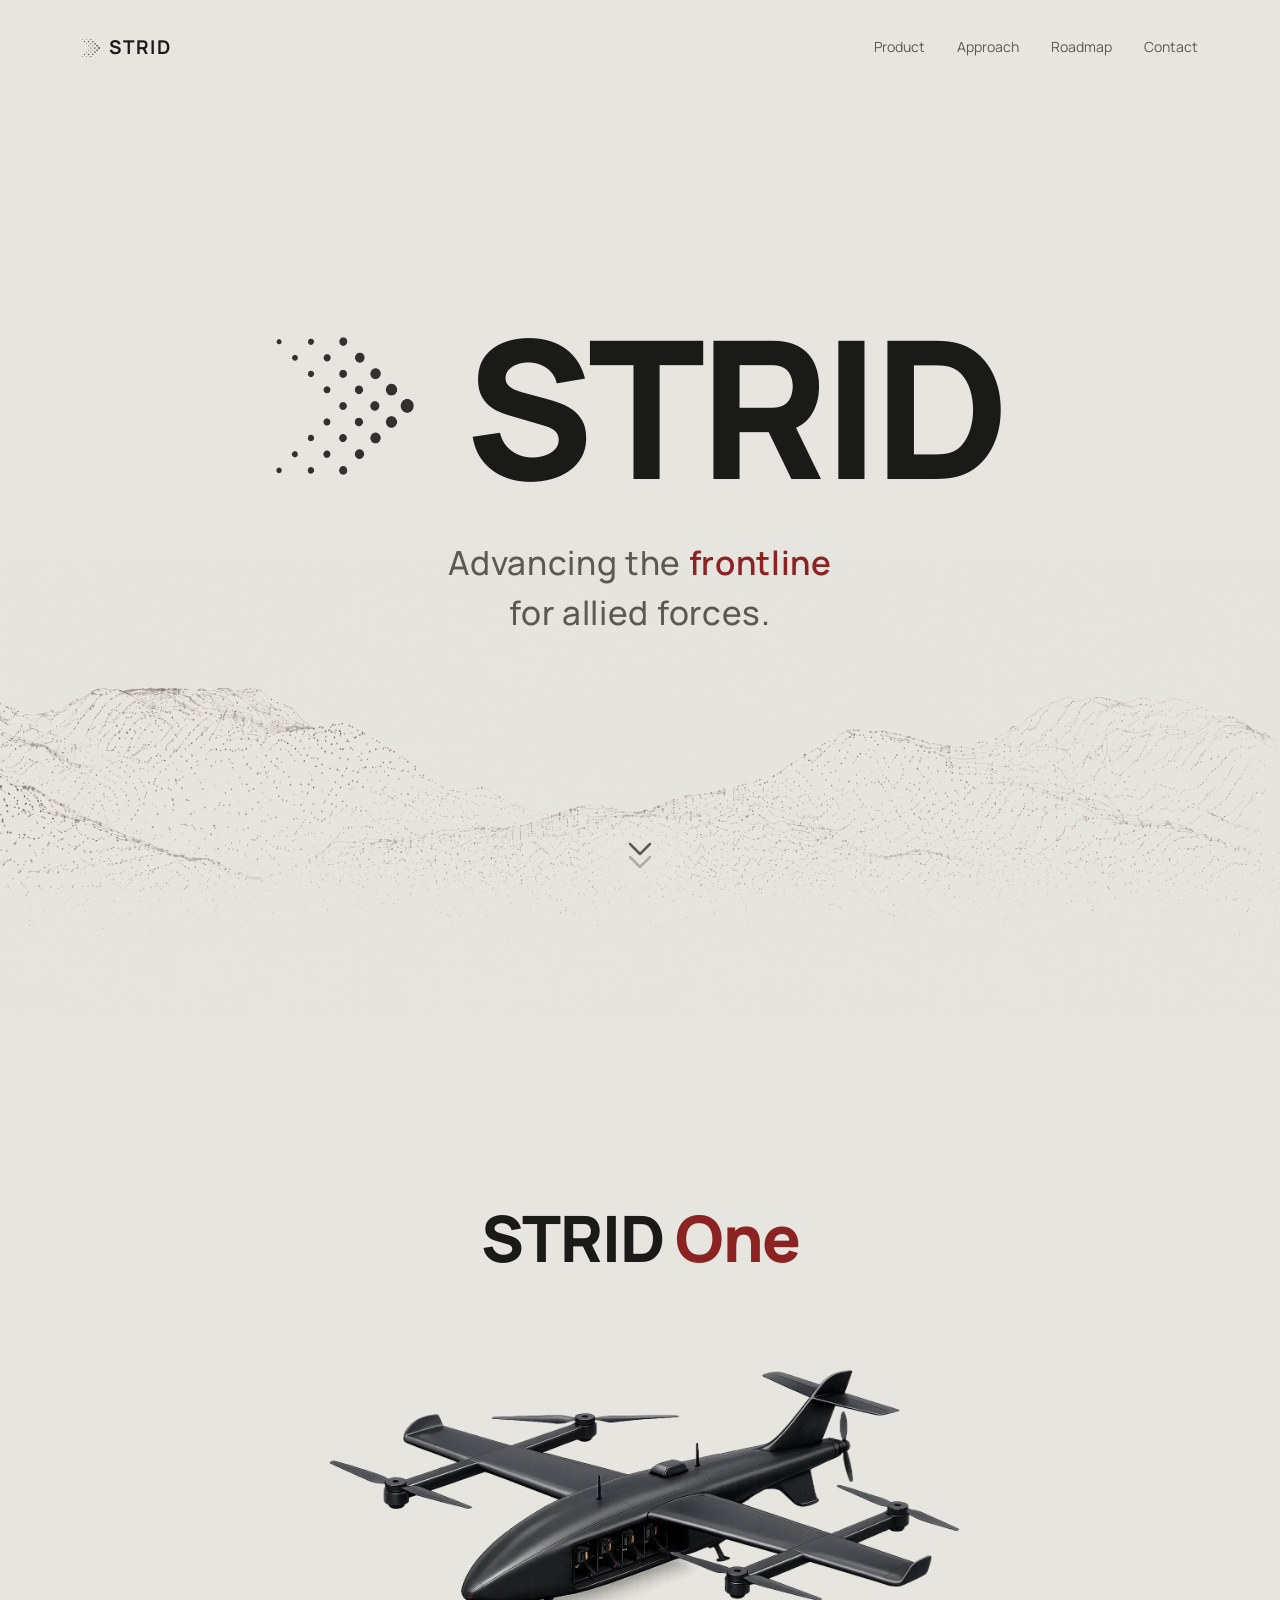
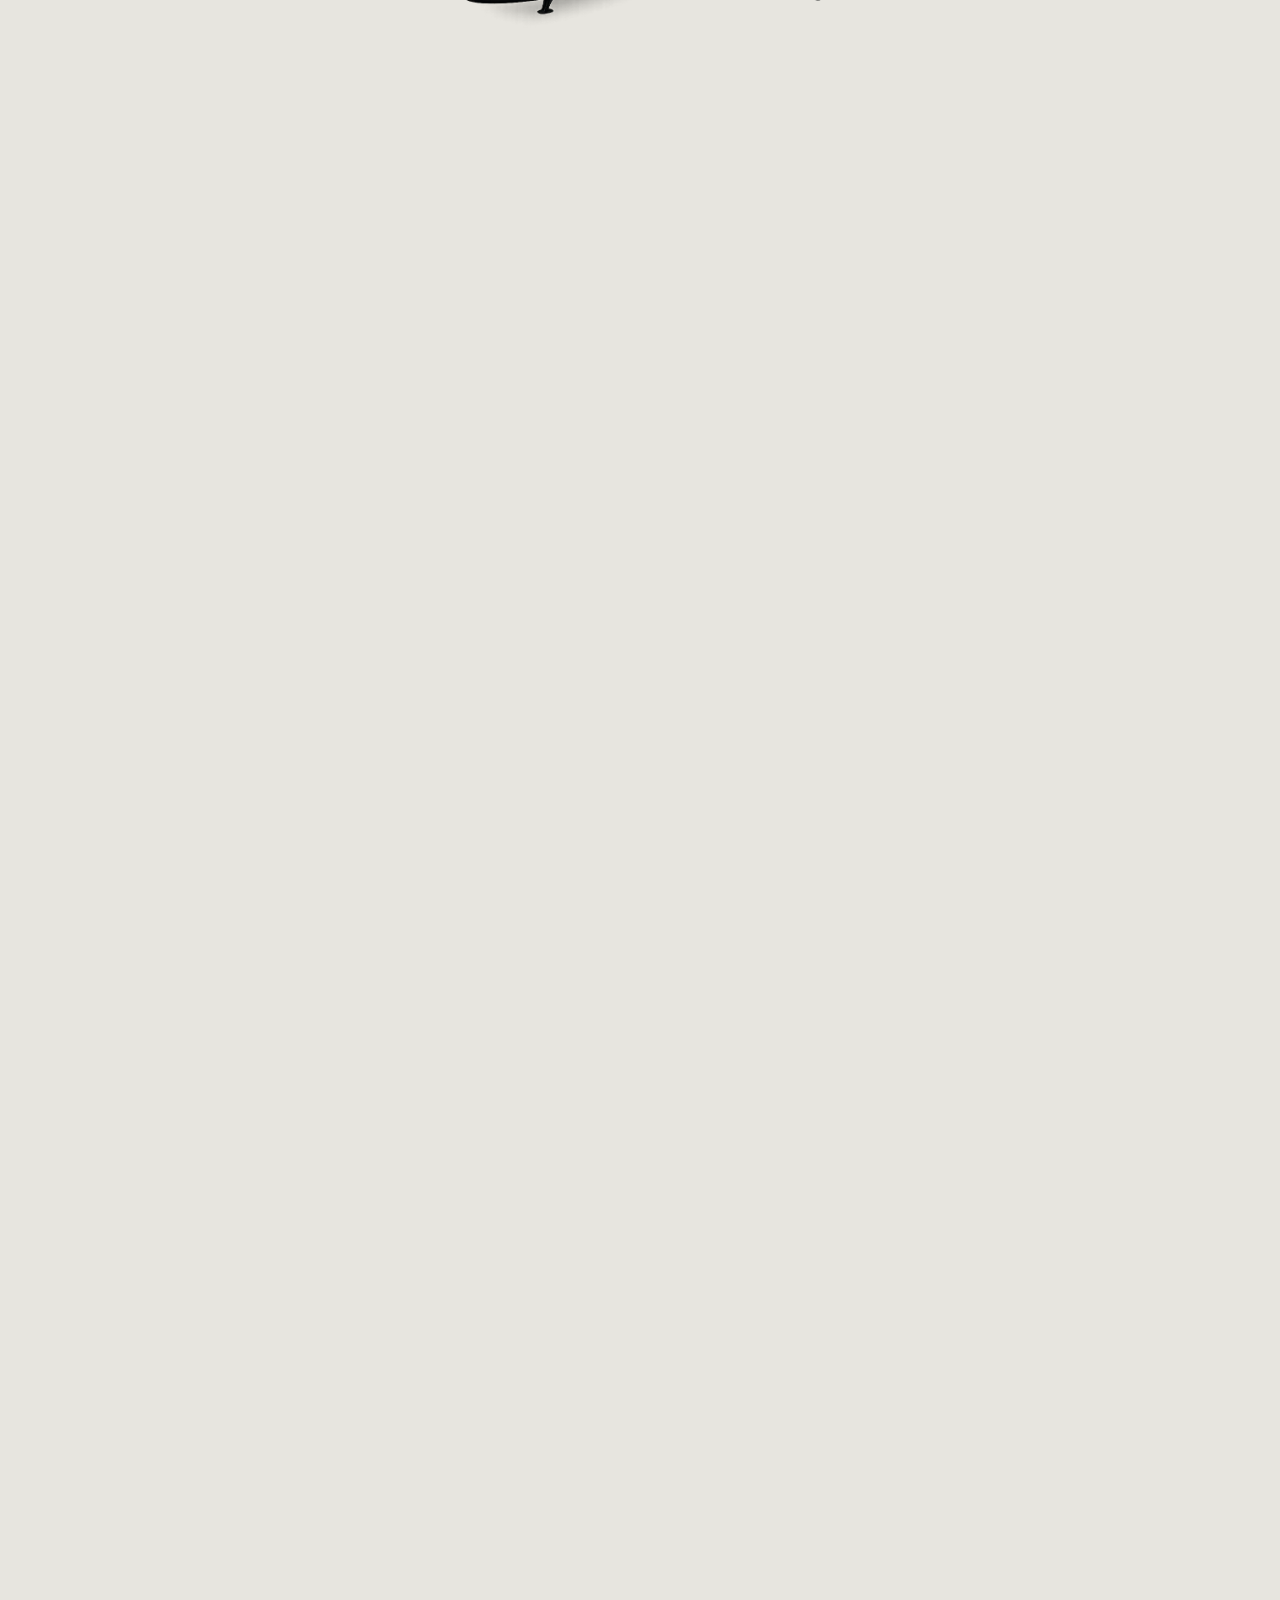
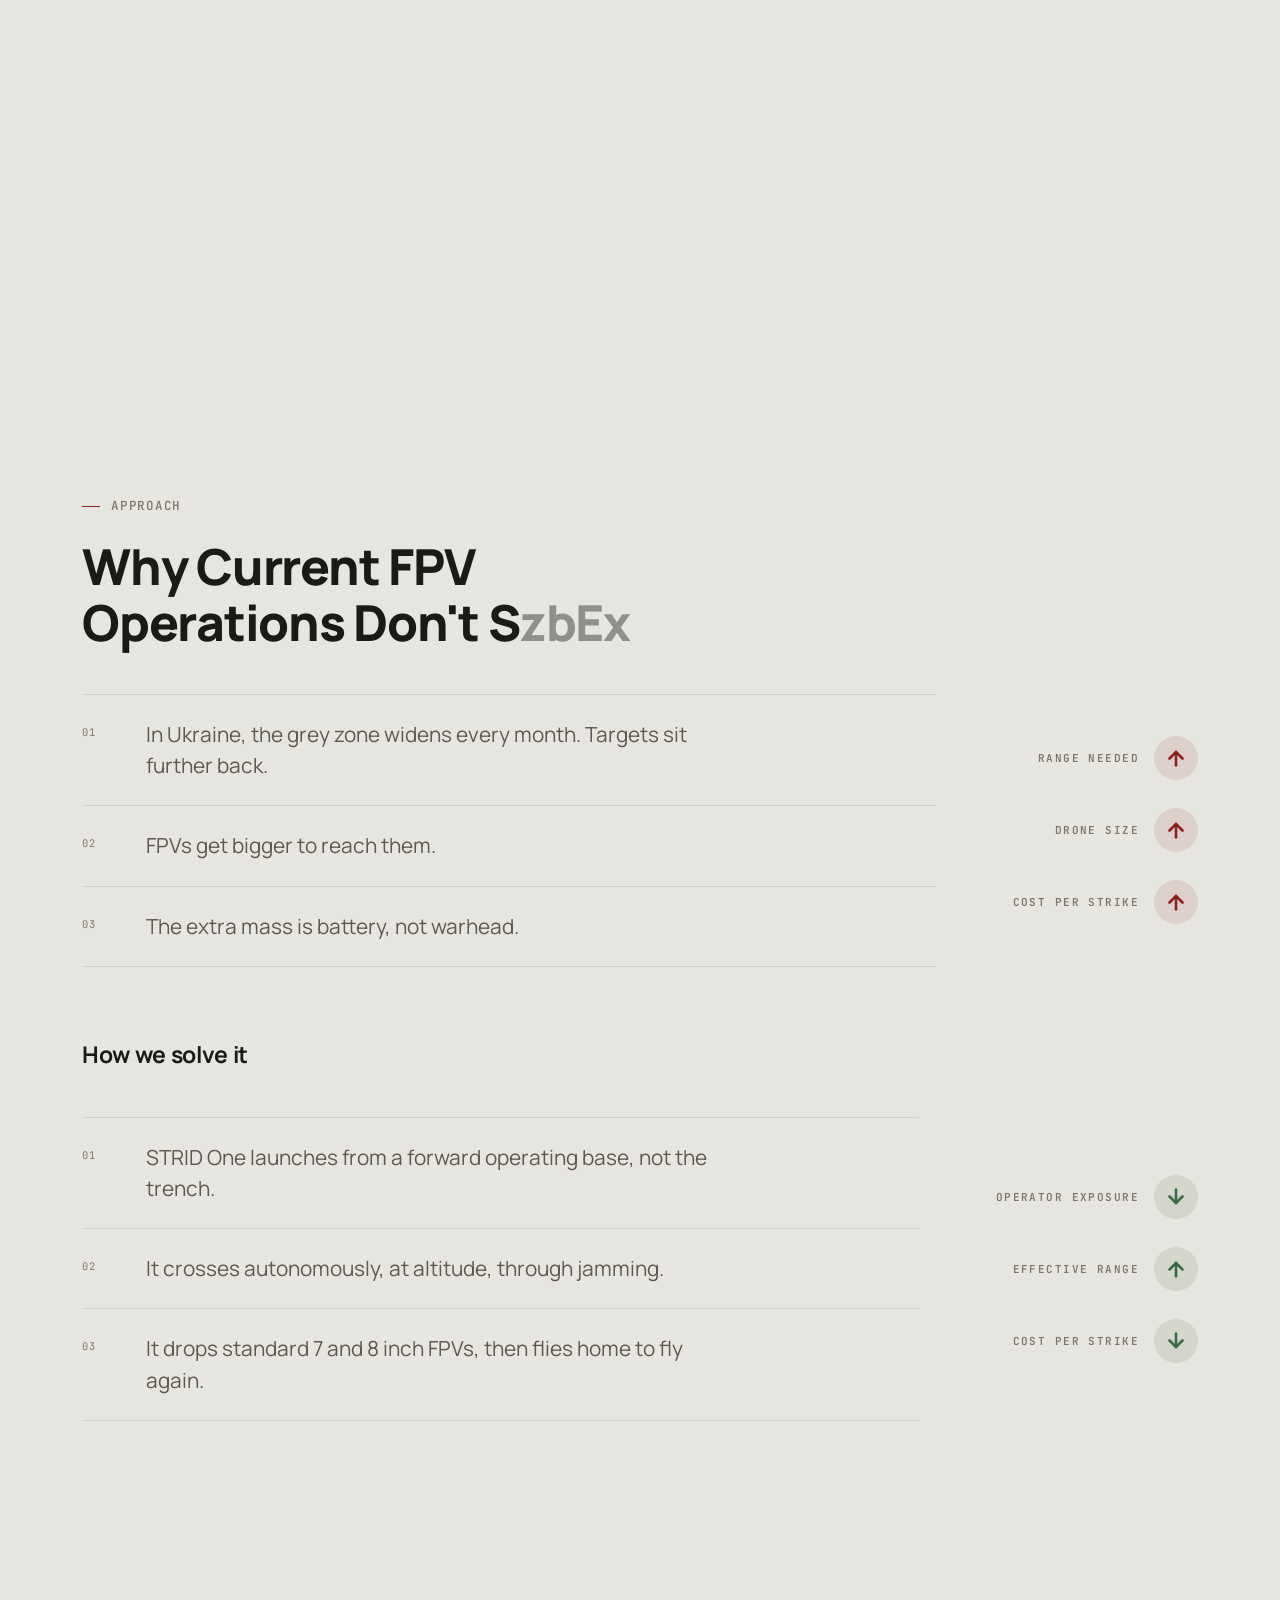
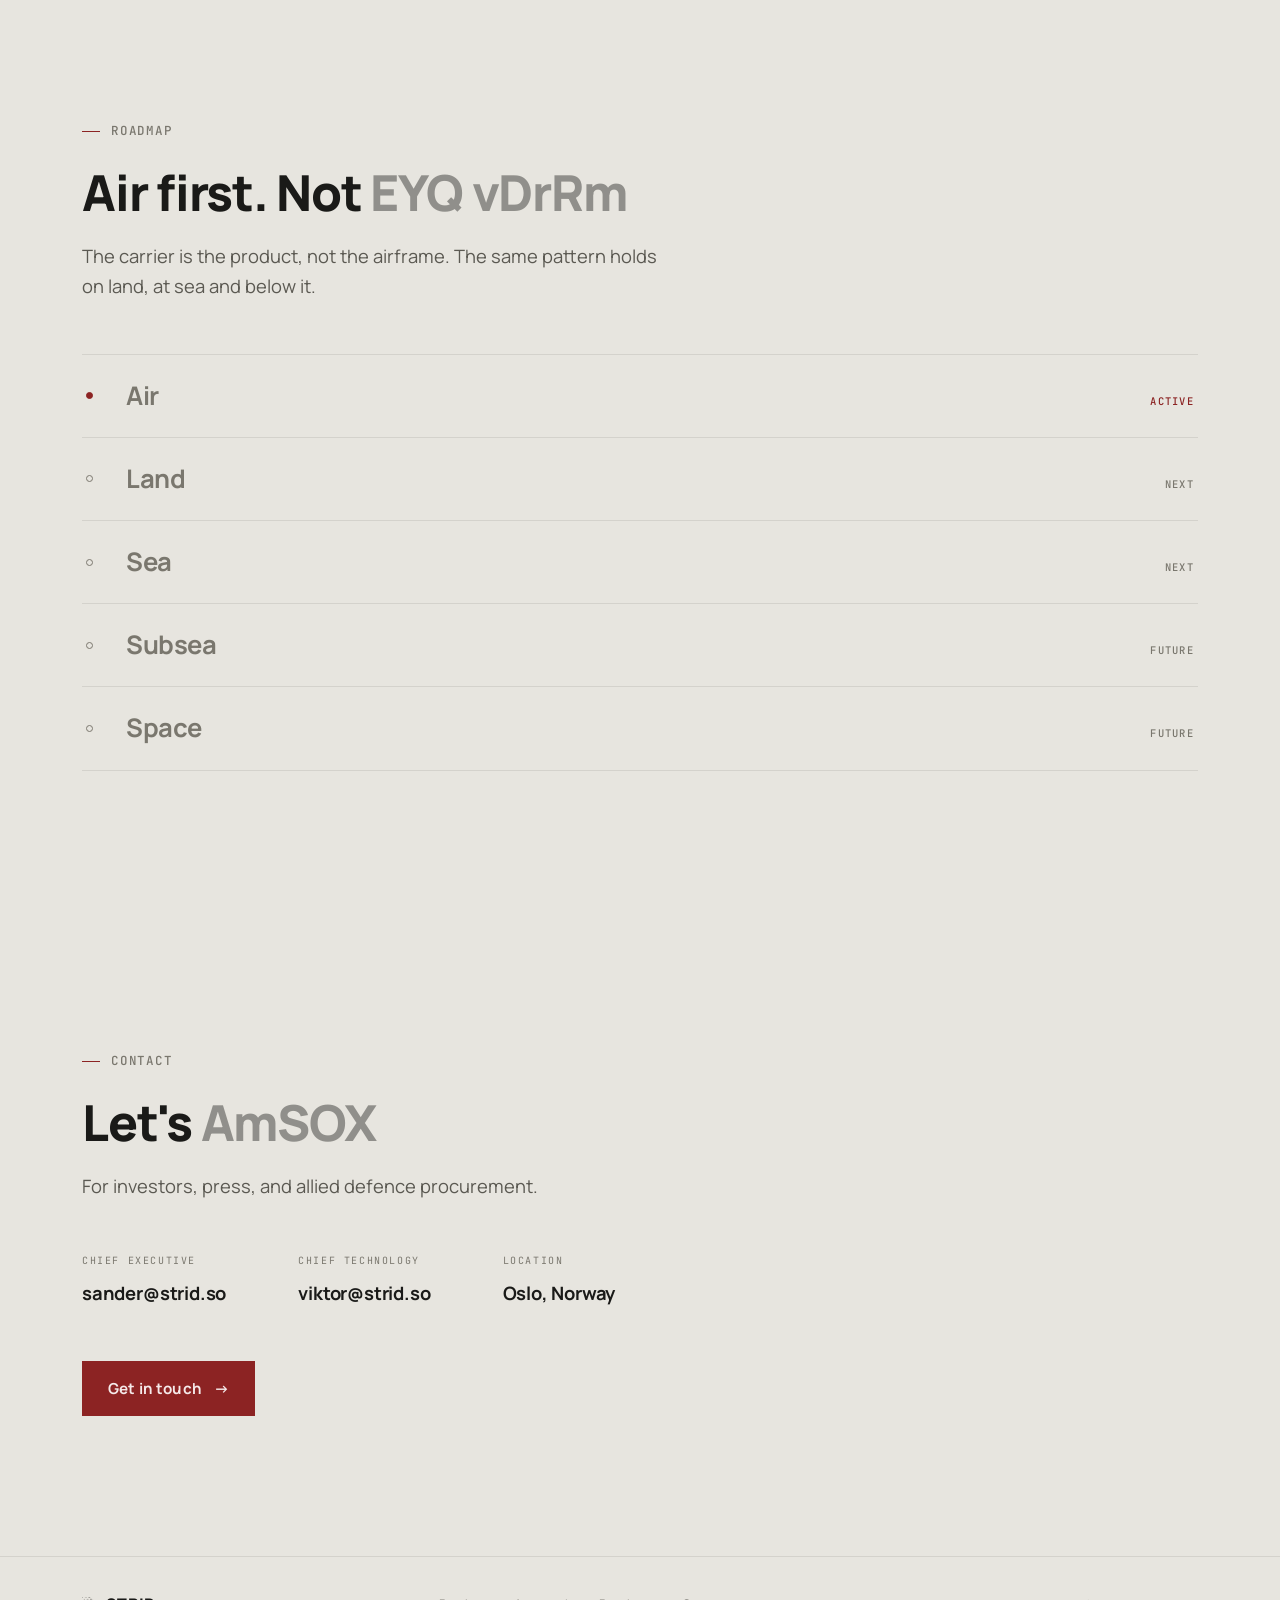
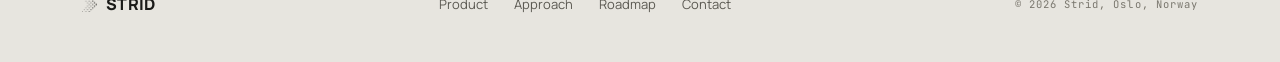
==== commit 901656a0: "Add files via upload" ====
--- a/index.html
+++ b/index.html
@@ -134,11 +134,10 @@
   .sub-line { display: block; white-space: nowrap; }
 
   /* ---- Decrypt text effect ---- */
+  /* No reduced-motion override here on purpose: the decrypt is the one
+     effect that runs for every visitor. See the note in the script. */
   .dt-ch { opacity: 1; transition: opacity 0.18s linear; }
   .dt-ch.is-enc { opacity: 0.42; }
-  @media (prefers-reduced-motion: reduce) {
-    .dt-ch, .dt-ch.is-enc { opacity: 1; transition: none; }
-  }
 
   .scroll-cue {
     position: absolute;
@@ -186,10 +185,6 @@
     0%, 100% { transform: translateY(0); }
     50% { transform: translateY(5px); }
   }
-  @media (prefers-reduced-motion: reduce) {
-    .scroll-cue-chevrons { animation: none; }
-  }
-
   .hero-terrain {
     position: absolute;
     left: 0;
@@ -284,12 +279,17 @@
   }
   .product-heading.is-visible { opacity: 1; transform: translateY(0); }
 
+  /* Rises and settles rather than just fading. A bare opacity change on a
+     large image reads as a pop; the small travel gives the eye something to
+     follow so it arrives instead of appearing. */
   .product-visual {
     margin-top: 24px;
     opacity: 0;
-    transition: opacity 0.9s ease;
-  }
-  .product-visual.is-visible { opacity: 1; }
+    transform: translateY(26px) scale(0.985);
+    transition: opacity 1.1s cubic-bezier(.16,1,.3,1),
+                transform 1.1s cubic-bezier(.16,1,.3,1);
+  }
+  .product-visual.is-visible { opacity: 1; transform: none; }
   .product-plane {
     display: block;
     max-width: 640px;
@@ -597,11 +597,6 @@
     font-size: 10.5px;
     letter-spacing: 0.1em;
     color: var(--ink-faint);
-  }
-
-  @media (prefers-reduced-motion: reduce) {
-    [data-reveal] { opacity: 1; transform: none; transition: none; }
-    .domain-row.is-active .domain-mark { animation: none; }
   }
 
   @media (max-width: 720px) {
@@ -639,18 +634,22 @@
     .metric-icon { width: 40px; height: 40px; }
     .metric-icon svg { width: 22px; height: 22px; }
 
-    /* Unpin the product section on phones. The sticky 100vh stage fought
-       iOS Safari's collapsing address bar, which is what made the render
-       jump, and 280vh of scroll bought almost no animation once the
-       horizontal slide was disabled at this width. */
-    .product-pin { height: auto; }
+    /* Pinned on phones so the page holds still while the spec rows count in.
+       Measured in svh, not vh: the earlier jumping was vh being recomputed as
+       iOS Safari's address bar collapses, which resized the sticky stage mid
+       scroll. svh is the small viewport and does not move. 200svh is short
+       enough that the hold never feels like dead scrolling. */
+    .product-pin { height: 200vh; }
+    .product-pin { height: 200svh; }
     .product-sticky {
-      position: static;
-      height: auto;
-      overflow: visible;
-      display: block;
-      padding: 84px 0 96px;
+      position: sticky;
+      top: 0;
+      overflow: hidden;
+      display: flex;
+      align-items: center;
+      height: 100vh;
     }
+    .product-sticky { height: 100svh; }
     .product-specs { opacity: 1; }
     .spec-title, .spec-row {
       opacity: 0;
@@ -672,7 +671,7 @@
   <div class="wrap">
     <div class="exp-nav">
       <a href="#top" class="logo">
-        <img src="assets/logo-mark-hires.png" class="logo-mark" alt="" />
+        <img src="assets/logo-mark.png" class="logo-mark" alt="" />
         STRID
       </a>
       <nav class="exp-nav-links">
@@ -688,13 +687,13 @@
 
 <section class="hero-frame">
   <div class="hero-terrain" aria-hidden="true">
-    <img src="assets/bakgrunn-transparent.png" alt="" />
+    <img src="assets/terrain.webp" alt="" />
   </div>
   <div class="hero-viewport">
     <div class="wrap">
       <div class="giant-hero">
         <div class="giant-wordmark">
-          <img src="assets/logo-mark-hires.png" class="logo-mark" alt="" />
+          <img src="assets/logo-mark.png" class="logo-mark" alt="" />
           <h1>STRID</h1>
         </div>
         <p class="giant-sub"><span class="sub-line">Advancing the <span class="a-accent">frontline</span></span><span class="sub-line">for allied forces.</span></p>
@@ -714,7 +713,7 @@
     <div class="wrap product-stage">
       <h2 class="product-heading">STRID <span class="a-accent">One</span></h2>
       <div class="product-visual">
-        <img src="assets/strid-one-render-keyed.png" class="product-plane" alt="STRID One autonomous carrier render" />
+        <img src="assets/strid-one.webp" class="product-plane" alt="STRID One autonomous carrier render" />
       </div>
       <div class="product-specs">
         <span class="spec-title">Specifications</span>
@@ -774,11 +773,11 @@
         </li>
         <li class="point" data-reveal data-reveal-step="1">
           <span class="point-num">02</span>
-          <p class="point-text">It delivers standard 7 and 8 inch FPVs onto the objective with full energy.</p>
+          <p class="point-text">It crosses autonomously, at altitude, through jamming.</p>
         </li>
         <li class="point" data-reveal data-reveal-step="2">
           <span class="point-num">03</span>
-          <p class="point-text">Then it flies home and flies again.</p>
+          <p class="point-text">It drops standard 7 and 8 inch FPVs, then flies home to fly again.</p>
         </li>
       </ol>
       <div class="metric-group">
@@ -865,7 +864,7 @@
 <footer class="site-footer">
   <div class="wrap footer-inner">
     <a href="#top" class="footer-brand">
-      <img src="assets/logo-mark-hires.png" class="logo-mark" alt="" />
+      <img src="assets/logo-mark.png" class="logo-mark" alt="" />
       STRID
     </a>
     <nav class="footer-links">
@@ -880,12 +879,10 @@
 
 <script>
   (function () {
-    // ?forcemotion=1 overrides the OS setting. Diagnostic: if the headline
-    // animates with it and not without, the device has Reduce Motion on.
-    const forceMotion = /[?&]forcemotion=1/.test(window.location.search);
-    const prefersReducedMotion = !forceMotion &&
-      window.matchMedia('(prefers-reduced-motion: reduce)').matches;
-
+    // Every animation on this page runs for every visitor, regardless of the
+    // device's Reduce Motion setting. Deliberate product decision: the site is
+    // judged on the motion, and accessibility complaints will be handled as
+    // they come in rather than pre-emptively.
     const mobileQuery = window.matchMedia('(max-width: 720px)');
 
     /* ==================================================================
@@ -1002,7 +999,7 @@
       function run() {
         if (started) return;
         started = true;
-        if (prefersReducedMotion || !slots.length) { finish(); return; }
+        if (!slots.length) { finish(); return; }
 
         // Scrambled glyphs are not the width of the real ones, so the wordmark
         // would shove the logo around as it animates. Measure with the real
@@ -1031,7 +1028,7 @@
         }, opts.speed);
       }
 
-      if (!prefersReducedMotion) scrambleAll();
+      scrambleAll();
 
       return { run, el };
     }
@@ -1062,7 +1059,7 @@
       if (!instance) return;
 
       if (cfg.on === 'load') {
-        fontsReady.then(() => setTimeout(instance.run, prefersReducedMotion ? 0 : (cfg.delay || 0)));
+        fontsReady.then(() => setTimeout(instance.run, cfg.delay || 0));
       } else {
         const io = new IntersectionObserver((entries) => {
           entries.forEach((entry) => {
@@ -1082,34 +1079,53 @@
     const specs = document.querySelector('.product-specs');
     const plane = document.querySelector('.product-plane');
 
+    // Watches the sticky stage, not the tall pin wrapper: the wrapper starts
+    // intersecting long before the aircraft is actually on screen, which is
+    // what made the render appear to pop in early on phones.
+    const stage = document.querySelector('.product-sticky');
     const entranceObserver = new IntersectionObserver((entries) => {
       entries.forEach((entry) => {
         if (!entry.isIntersecting) return;
         heading.classList.add('is-visible');
-        setTimeout(() => visual.classList.add('is-visible'), prefersReducedMotion ? 0 : 450);
+        setTimeout(() => visual.classList.add('is-visible'), 450);
         entranceObserver.unobserve(entry.target);
       });
-    }, { threshold: 0.15 });
-    entranceObserver.observe(productPin);
+    }, { threshold: 0.5 });
+    entranceObserver.observe(stage);
+
+    // On phones the pin exists purely to hold the page still: the rows time
+    // themselves in rather than tracking scroll, so they arrive at a readable
+    // pace whether the reader keeps scrolling or stops.
+    let specSequenceStarted = false;
+    function startSpecSequence() {
+      if (specSequenceStarted) return;
+      specSequenceStarted = true;
+      document.querySelectorAll('.spec-title, .spec-row').forEach((row, i) => {
+        setTimeout(() => row.classList.add('is-in'), i * 300);
+      });
+    }
 
     // --- Scroll-driven pin animation: plane slides right, then specs reveal ---
     let ticking = false;
     function updateProductScroll() {
       ticking = false;
-      // Not pinned below 720px, so there is no scroll progress to map.
-      if (mobileQuery.matches) return;
       const rect = productPin.getBoundingClientRect();
       const scrollableDistance = productPin.offsetHeight - window.innerHeight;
       if (scrollableDistance <= 0) return;
       const scrolled = -rect.top;
       const progress = Math.min(Math.max(scrolled / scrollableDistance, 0), 1);
 
+      if (mobileQuery.matches) {
+        // No room to slide the aircraft aside at this width, so the only thing
+        // the pin drives is the start of the timed row sequence.
+        if (progress > 0.18) startSpecSequence();
+        return;
+      }
+
       // Plane slide happens across the 15%-65% range of the pin scroll.
-      // Below 720px the spec sheet stacks under the aircraft instead of
-      // sitting beside it, so there is nothing to slide out of the way.
       const slideProgress = Math.min(Math.max((progress - 0.15) / 0.5, 0), 1);
-      const slideDistance = window.innerWidth <= 720 ? 0 : Math.min(280, window.innerWidth * 0.22);
-      plane.style.transform = prefersReducedMotion ? '' : `translateX(${slideProgress * slideDistance}px)`;
+      const slideDistance = Math.min(280, window.innerWidth * 0.22);
+      plane.style.transform = `translateX(${slideProgress * slideDistance}px)`;
 
       // Specs reveal once the slide is mostly done, staying visible through
       // the rest of the pin range (the "hold" before releasing to the next section).
@@ -1124,26 +1140,12 @@
     }, { passive: true });
     updateProductScroll();
 
-    // --- Spec sheet reveals row by row on phones ---
-    // The desktop sheet fades in as one block driven by pin progress; without
-    // a pin there is no progress to drive it, so each row earns its own entry.
-    if (mobileQuery.matches) {
-      const specIO = new IntersectionObserver((entries) => {
-        entries.forEach((entry) => {
-          if (!entry.isIntersecting) return;
-          entry.target.classList.add('is-in');
-          specIO.unobserve(entry.target);
-        });
-      }, { threshold: 0.6 });
-      document.querySelectorAll('.spec-title, .spec-row').forEach((el) => specIO.observe(el));
-    }
-
     // --- Generic staggered reveals ---
     const revealObserver = new IntersectionObserver((entries) => {
       entries.forEach((entry) => {
         if (!entry.isIntersecting) return;
         const step = parseInt(entry.target.getAttribute('data-reveal-step') || '0', 10);
-        entry.target.style.transitionDelay = prefersReducedMotion ? '0ms' : (step * 80) + 'ms';
+        entry.target.style.transitionDelay = (step * 80) + 'ms';
         entry.target.classList.add('is-in');
         revealObserver.unobserve(entry.target);
       });
@@ -1167,7 +1169,7 @@
       // Lags the page slightly so the ridge sits behind the type rather than
       // on the same plane. Zero at the top, so the tuned hero position is
       // exactly what it was.
-      if (terrain && !prefersReducedMotion) {
+      if (terrain) {
         terrain.style.transform = 'translateY(' + (Math.min(y, 1000) * 0.14) + 'px)';
       }
     }
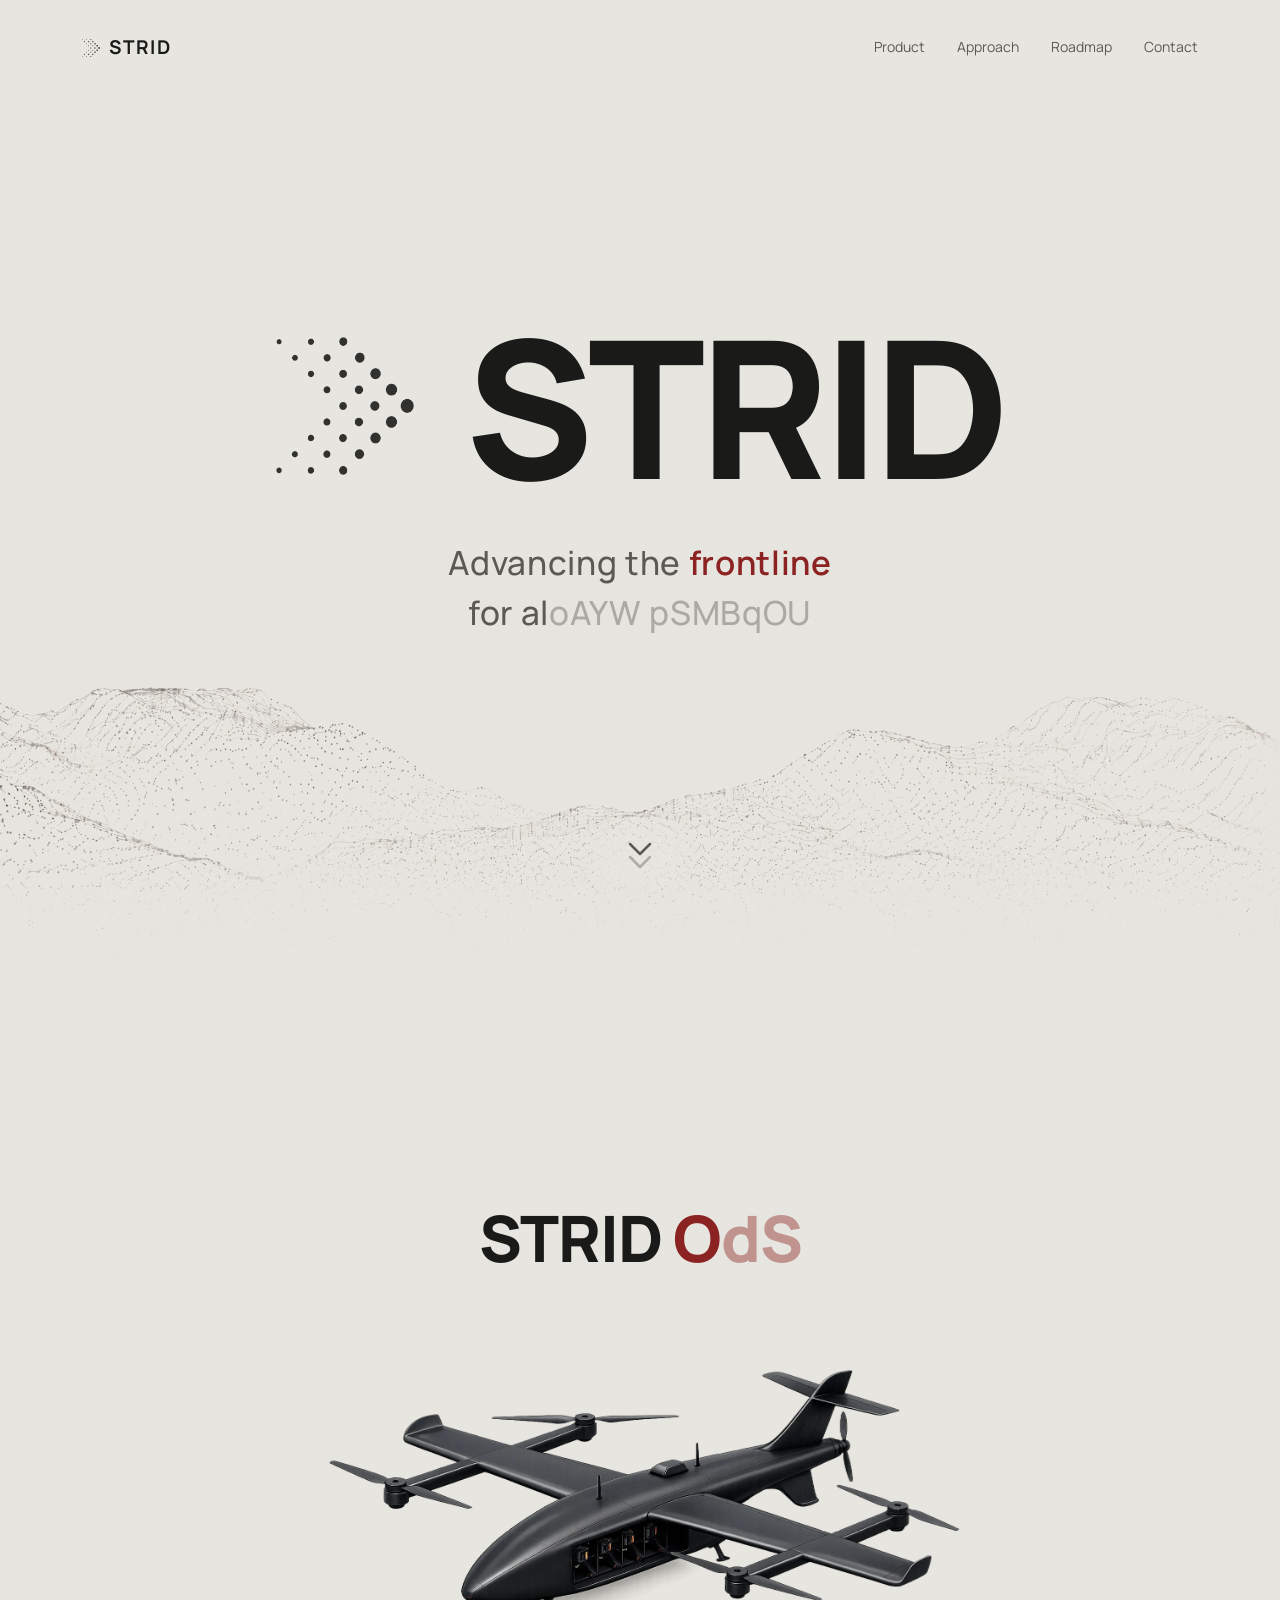
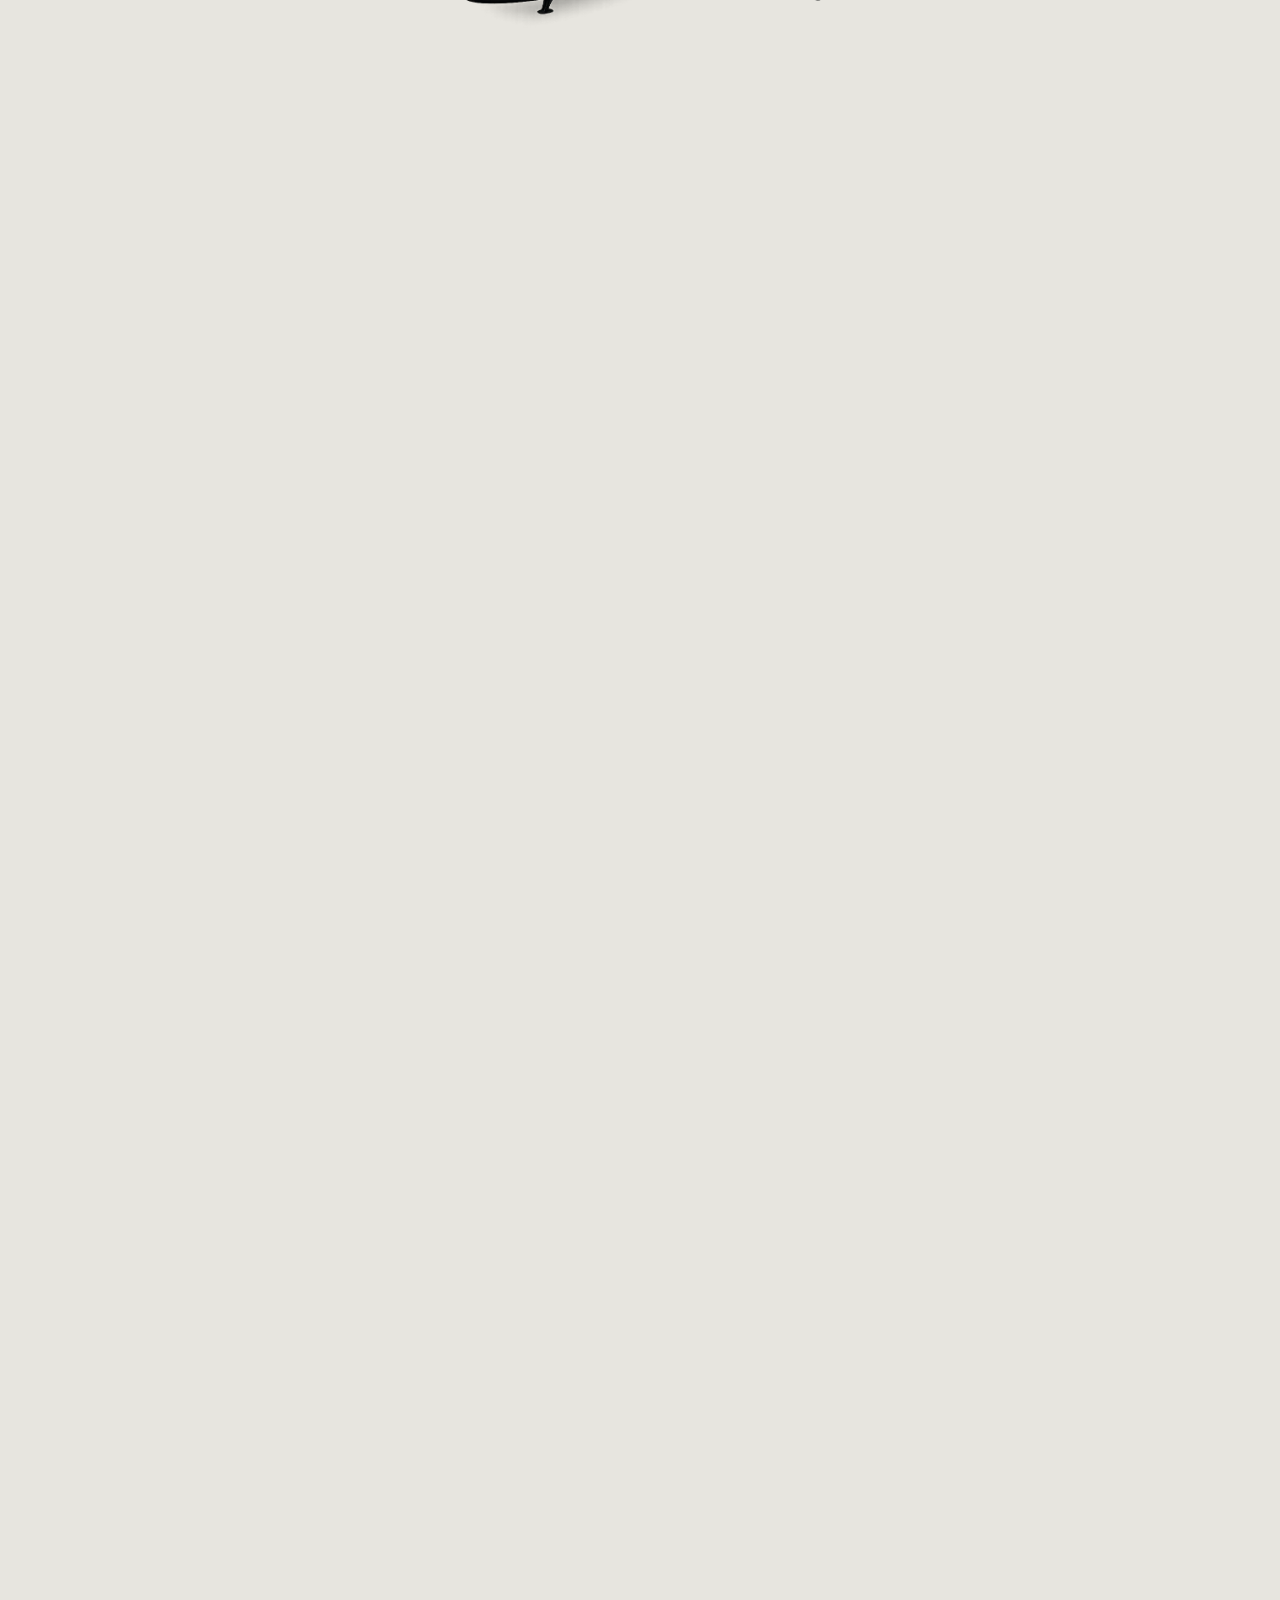
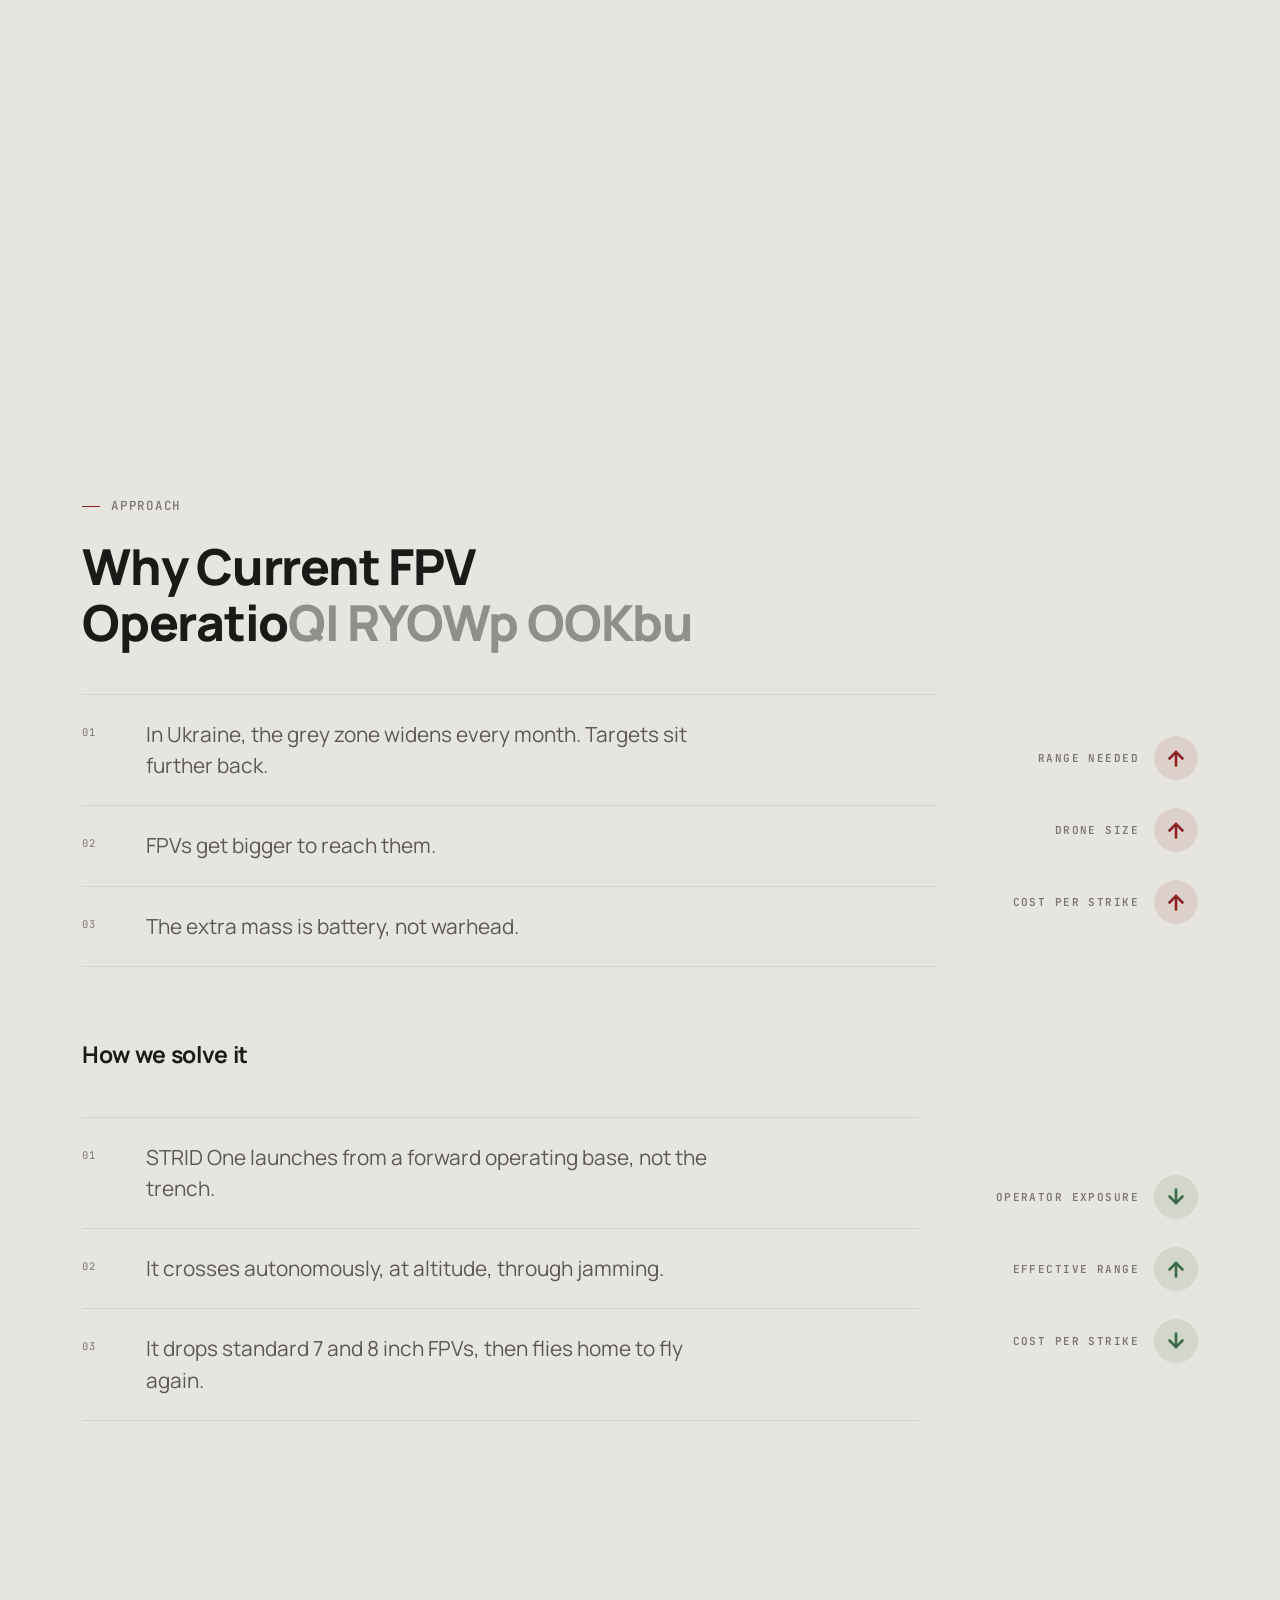
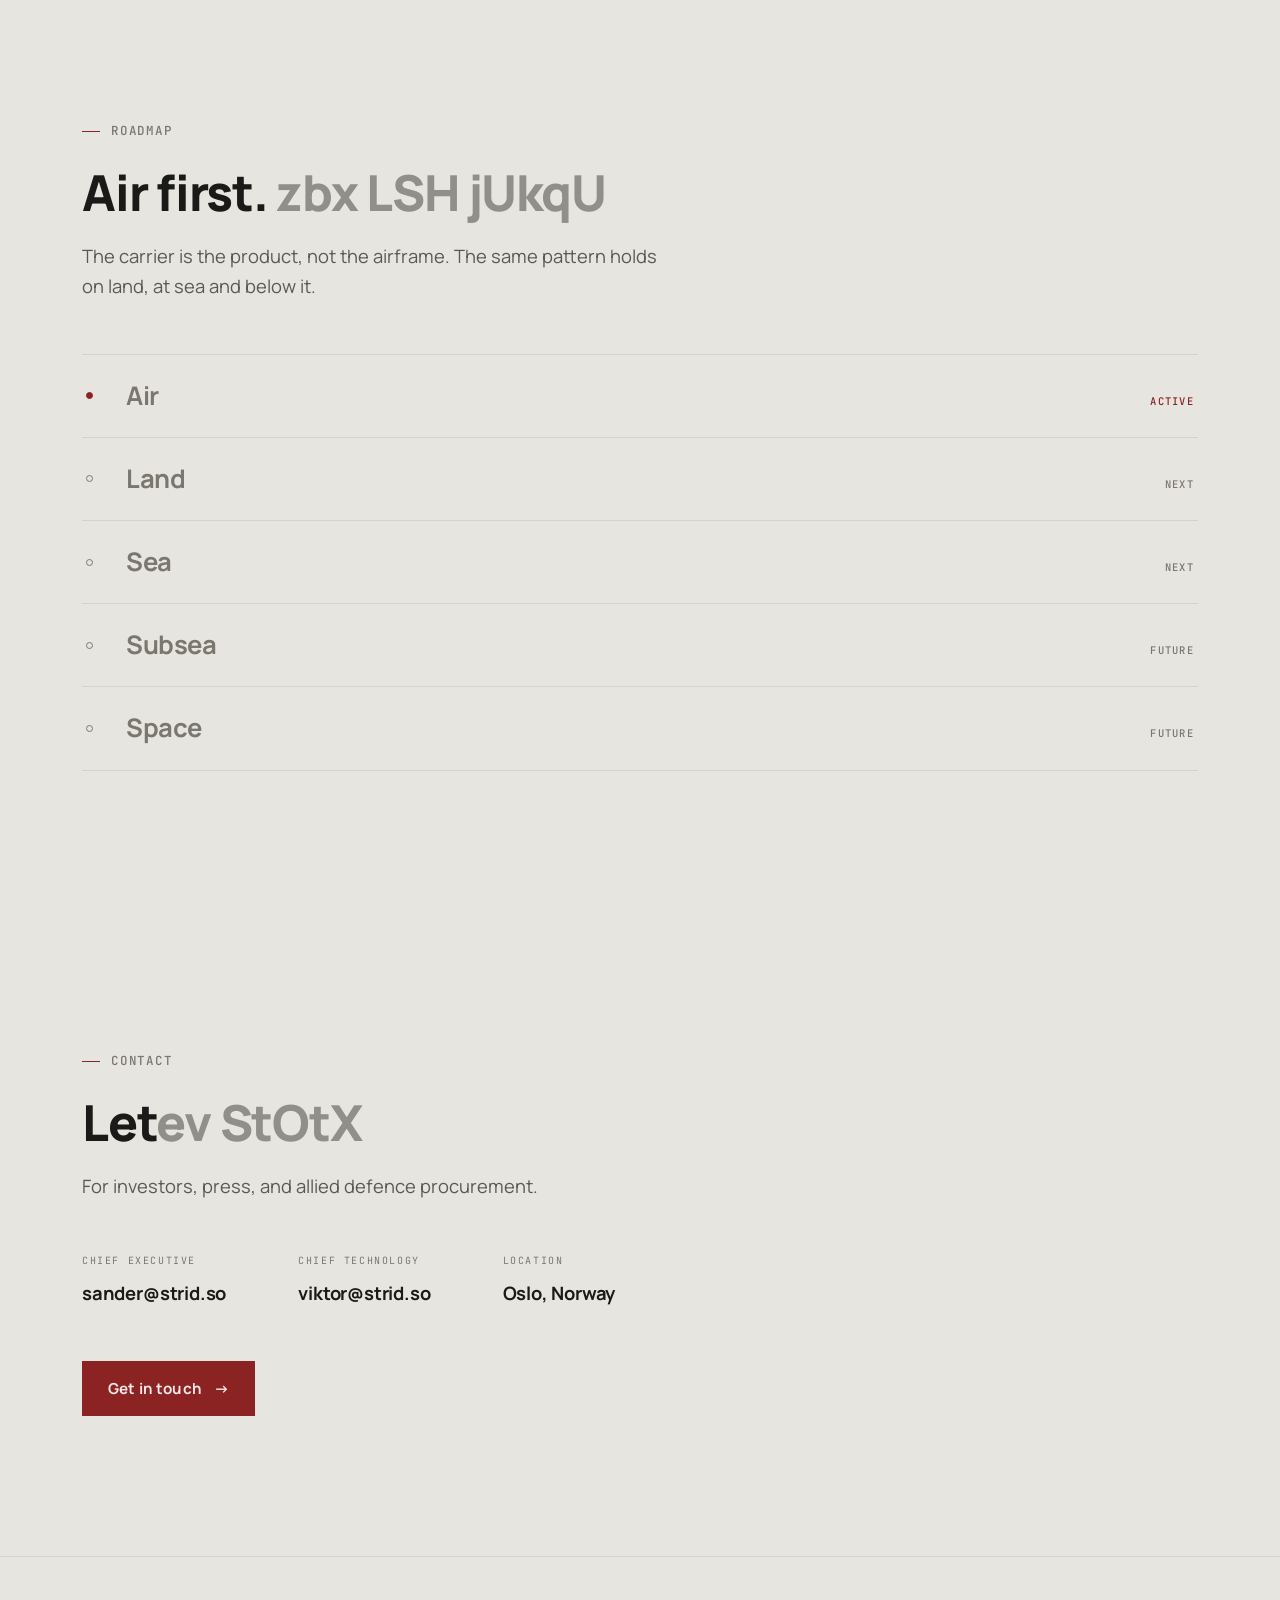
==== commit 0c06f2a8: "Add files via upload" ====
--- a/index.html
+++ b/index.html
@@ -176,6 +176,9 @@
     align-items: center;
     gap: 1px;
     animation: scroll-cue-bob 2.2s ease-in-out infinite;
+    /* Own layer: without this the radial gradient sitting behind the arrows is
+       repainted on every frame of the bob. */
+    will-change: transform;
   }
   .scroll-cue-chevrons svg { width: 24px; height: 16px; color: var(--ink-dim); }
   .scroll-cue-chevrons svg:last-child { opacity: 0.4; margin-top: -4px; }
@@ -194,6 +197,9 @@
     overflow: hidden;
     pointer-events: none;
     z-index: 0;
+    /* Promotes the ridge to its own layer so the scroll parallax moves an
+       existing texture instead of repainting the image every frame. */
+    will-change: transform;
   }
   .hero-terrain img {
     width: 100%;
@@ -729,34 +735,34 @@
 
 <section class="problem-section" id="approach">
   <div class="wrap">
-    <span class="eyebrow">Approach</span>
+    <span class="eyebrow" data-reveal>Approach</span>
     <h2 class="problem-heading"><span class="dt-line">Why Current FPV</span><span class="dt-line">Operations Don't Scale</span></h2>
 
     <div class="argument">
       <ol class="point-list">
-        <li class="point" data-reveal data-reveal-step="0">
+        <li class="point" data-reveal>
           <span class="point-num">01</span>
           <p class="point-text">In Ukraine, the grey zone widens every month. Targets sit further back.</p>
         </li>
-        <li class="point" data-reveal data-reveal-step="1">
+        <li class="point" data-reveal>
           <span class="point-num">02</span>
           <p class="point-text">FPVs get bigger to reach them.</p>
         </li>
-        <li class="point" data-reveal data-reveal-step="2">
+        <li class="point" data-reveal>
           <span class="point-num">03</span>
           <p class="point-text">The extra mass is battery, not warhead.</p>
         </li>
       </ol>
       <div class="metric-group">
-        <span class="metric" data-reveal data-reveal-step="0">
+        <span class="metric" data-reveal>
           <span class="metric-k">Range needed</span>
           <span class="metric-icon dir-up tone-bad"><svg viewBox="0 0 24 24" aria-hidden="true"><path d="M12 19.5V6"/><path d="M5.5 12.5L12 6L18.5 12.5"/></svg></span>
         </span>
-        <span class="metric" data-reveal data-reveal-step="1">
+        <span class="metric" data-reveal>
           <span class="metric-k">Drone size</span>
           <span class="metric-icon dir-up tone-bad"><svg viewBox="0 0 24 24" aria-hidden="true"><path d="M12 19.5V6"/><path d="M5.5 12.5L12 6L18.5 12.5"/></svg></span>
         </span>
-        <span class="metric" data-reveal data-reveal-step="2">
+        <span class="metric" data-reveal>
           <span class="metric-k">Cost per strike</span>
           <span class="metric-icon dir-up tone-bad"><svg viewBox="0 0 24 24" aria-hidden="true"><path d="M12 19.5V6"/><path d="M5.5 12.5L12 6L18.5 12.5"/></svg></span>
         </span>
@@ -767,29 +773,29 @@
 
     <div class="argument">
       <ol class="point-list">
-        <li class="point" data-reveal data-reveal-step="0">
+        <li class="point" data-reveal>
           <span class="point-num">01</span>
           <p class="point-text">STRID One launches from a forward operating base, not the trench.</p>
         </li>
-        <li class="point" data-reveal data-reveal-step="1">
+        <li class="point" data-reveal>
           <span class="point-num">02</span>
           <p class="point-text">It crosses autonomously, at altitude, through jamming.</p>
         </li>
-        <li class="point" data-reveal data-reveal-step="2">
+        <li class="point" data-reveal>
           <span class="point-num">03</span>
           <p class="point-text">It drops standard 7 and 8 inch FPVs, then flies home to fly again.</p>
         </li>
       </ol>
       <div class="metric-group">
-        <span class="metric" data-reveal data-reveal-step="0">
+        <span class="metric" data-reveal>
           <span class="metric-k">Operator exposure</span>
           <span class="metric-icon dir-down tone-good"><svg viewBox="0 0 24 24" aria-hidden="true"><path d="M12 19.5V6"/><path d="M5.5 12.5L12 6L18.5 12.5"/></svg></span>
         </span>
-        <span class="metric" data-reveal data-reveal-step="1">
+        <span class="metric" data-reveal>
           <span class="metric-k">Effective range</span>
           <span class="metric-icon dir-up tone-good"><svg viewBox="0 0 24 24" aria-hidden="true"><path d="M12 19.5V6"/><path d="M5.5 12.5L12 6L18.5 12.5"/></svg></span>
         </span>
-        <span class="metric" data-reveal data-reveal-step="2">
+        <span class="metric" data-reveal>
           <span class="metric-k">Cost per strike</span>
           <span class="metric-icon dir-down tone-good"><svg viewBox="0 0 24 24" aria-hidden="true"><path d="M12 19.5V6"/><path d="M5.5 12.5L12 6L18.5 12.5"/></svg></span>
         </span>
@@ -800,32 +806,32 @@
 
 <section class="roadmap-section" id="roadmap">
   <div class="wrap">
-    <span class="eyebrow">Roadmap</span>
+    <span class="eyebrow" data-reveal>Roadmap</span>
     <h2 class="section-heading" data-decrypt>Air first. Not air only.</h2>
     <p class="section-lead" data-reveal>The carrier is the product, not the airframe. The same pattern holds on land, at sea and below it.</p>
 
     <div class="domain-list">
-      <div class="domain-row is-active" data-reveal data-reveal-step="0">
+      <div class="domain-row is-active" data-reveal>
         <span class="domain-mark" aria-hidden="true"></span>
         <span class="domain-name">Air</span>
         <span class="domain-status">Active</span>
       </div>
-      <div class="domain-row" data-reveal data-reveal-step="1">
+      <div class="domain-row" data-reveal>
         <span class="domain-mark" aria-hidden="true"></span>
         <span class="domain-name">Land</span>
         <span class="domain-status">Next</span>
       </div>
-      <div class="domain-row" data-reveal data-reveal-step="2">
+      <div class="domain-row" data-reveal>
         <span class="domain-mark" aria-hidden="true"></span>
         <span class="domain-name">Sea</span>
         <span class="domain-status">Next</span>
       </div>
-      <div class="domain-row" data-reveal data-reveal-step="3">
+      <div class="domain-row" data-reveal>
         <span class="domain-mark" aria-hidden="true"></span>
         <span class="domain-name">Subsea</span>
         <span class="domain-status">Future</span>
       </div>
-      <div class="domain-row" data-reveal data-reveal-step="4">
+      <div class="domain-row" data-reveal>
         <span class="domain-mark" aria-hidden="true"></span>
         <span class="domain-name">Space</span>
         <span class="domain-status">Future</span>
@@ -836,26 +842,26 @@
 
 <section class="contact-section" id="contact">
   <div class="wrap">
-    <span class="eyebrow">Contact</span>
+    <span class="eyebrow" data-reveal>Contact</span>
     <h2 class="section-heading" data-decrypt>Let's talk.</h2>
     <p class="section-lead" data-reveal>For investors, press, and allied defence procurement.</p>
 
     <div class="contact-fields">
-      <div class="field" data-reveal data-reveal-step="0">
+      <div class="field" data-reveal>
         <span class="field-k">Chief executive</span>
         <a class="field-v" href="mailto:sander@strid.so">sander@strid.so</a>
       </div>
-      <div class="field" data-reveal data-reveal-step="1">
+      <div class="field" data-reveal>
         <span class="field-k">Chief technology</span>
         <a class="field-v" href="mailto:viktor@strid.so">viktor@strid.so</a>
       </div>
-      <div class="field" data-reveal data-reveal-step="2">
+      <div class="field" data-reveal>
         <span class="field-k">Location</span>
         <span class="field-v">Oslo, Norway</span>
       </div>
     </div>
 
-    <a class="cta" href="mailto:sander@strid.so" data-reveal data-reveal-step="3">
+    <a class="cta" href="mailto:sander@strid.so" data-reveal>
       Get in touch <span class="cta-arrow" aria-hidden="true">→</span>
     </a>
   </div>
@@ -863,17 +869,17 @@
 
 <footer class="site-footer">
   <div class="wrap footer-inner">
-    <a href="#top" class="footer-brand">
+    <a href="#top" class="footer-brand" data-reveal>
       <img src="assets/logo-mark.png" class="logo-mark" alt="" />
       STRID
     </a>
-    <nav class="footer-links">
+    <nav class="footer-links" data-reveal>
       <a href="#product">Product</a>
       <a href="#approach">Approach</a>
       <a href="#roadmap">Roadmap</a>
       <a href="#contact">Contact</a>
     </nav>
-    <span class="footer-copy">© 2026 Strid, Oslo, Norway</span>
+    <span class="footer-copy" data-reveal>© 2026 Strid, Oslo, Norway</span>
   </div>
 </footer>
 
@@ -884,6 +890,12 @@
     // judged on the motion, and accessibility complaints will be handled as
     // they come in rather than pre-emptively.
     const mobileQuery = window.matchMedia('(max-width: 720px)');
+
+    // Land at the top on reload. Browsers restore the previous scroll position
+    // by default, which drops you into the middle of a page whose entrance
+    // animations have all already fired.
+    if ('scrollRestoration' in history) history.scrollRestoration = 'manual';
+    window.addEventListener('load', () => window.scrollTo(0, 0));
 
     /* ==================================================================
        Decrypt text effect.
@@ -921,7 +933,10 @@
               span.className = 'dt-ch';
               span.textContent = ch;
               frag.appendChild(span);
-              slots.push({ el: span, ch });
+              // Keep the text node itself: writing nodeValue on every frame is
+              // markedly cheaper than textContent, which tears down and rebuilds
+              // the node each time.
+              slots.push({ el: span, node: span.firstChild, ch });
             }
             node.replaceChild(frag, child);
           } else if (child.nodeType === 1) {
@@ -968,16 +983,16 @@
       const alphabet = opts.characters;
       const order = computeOrder(slots.length, opts.revealDirection);
       const revealed = new Set();
+      const alphabetLen = alphabet.length;
       let pointer = 0;
       let tick = 0;
-      let timer = null;
+      let rafId = null;
       let started = false;
 
       function paint() {
         for (let i = 0; i < slots.length; i++) {
-          const slot = slots[i];
           if (revealed.has(i)) continue;
-          slot.el.textContent = alphabet[(Math.random() * alphabet.length) | 0];
+          slots[i].node.nodeValue = alphabet[(Math.random() * alphabetLen) | 0];
         }
       }
 
@@ -987,10 +1002,9 @@
       }
 
       function finish() {
-        clearInterval(timer);
-        timer = null;
+        if (rafId !== null) { cancelAnimationFrame(rafId); rafId = null; }
         slots.forEach((slot) => {
-          slot.el.textContent = slot.ch;
+          slot.node.nodeValue = slot.ch;
           slot.el.classList.remove('is-enc');
         });
         if (releaseWidth) releaseWidth();
@@ -1007,7 +1021,7 @@
         // reads the fallback font and an unresolved clamp(), which is wrong by
         // more than 2x — then pin that width for the duration.
         if (opts.lockWidth) {
-          slots.forEach((slot) => { slot.el.textContent = slot.ch; });
+          slots.forEach((slot) => { slot.node.nodeValue = slot.ch; });
           const w = el.getBoundingClientRect().width;
           el.style.width = w + 'px';
           el.style.flexShrink = '0';
@@ -1015,17 +1029,28 @@
           scrambleAll();
         }
 
-        timer = setInterval(() => {
-          if (tick % opts.revealInterval === 0 && pointer < order.length) {
-            const idx = order[pointer++];
-            revealed.add(idx);
-            slots[idx].el.textContent = slots[idx].ch;
-            slots[idx].el.classList.remove('is-enc');
+        // Driven by rAF rather than setInterval. setInterval keeps firing at a
+        // fixed rate whether or not the device managed to paint the last frame,
+        // so on a phone the work piles up and the whole page stutters. Ticking
+        // off the frame clock means a struggling device simply does fewer
+        // scramble steps instead of falling further behind.
+        let lastTick = 0;
+        function step(now) {
+          if (now - lastTick >= opts.speed) {
+            lastTick = now;
+            if (tick % opts.revealInterval === 0 && pointer < order.length) {
+              const idx = order[pointer++];
+              revealed.add(idx);
+              slots[idx].node.nodeValue = slots[idx].ch;
+              slots[idx].el.classList.remove('is-enc');
+            }
+            tick++;
+            if (revealed.size >= slots.length) { finish(); return; }
+            paint();
           }
-          tick++;
-          if (revealed.size >= slots.length) { finish(); return; }
-          paint();
-        }, opts.speed);
+          rafId = requestAnimationFrame(step);
+        }
+        rafId = requestAnimationFrame(step);
       }
 
       scrambleAll();
@@ -1140,17 +1165,31 @@
     }, { passive: true });
     updateProductScroll();
 
-    // --- Generic staggered reveals ---
+    // --- Section reveals ---
+    // One observer per section, not per element. Arriving at a section brings
+    // its whole body in on a single staggered cascade, so the reader gets a
+    // finished block to read instead of paragraphs and rows popping in one at
+    // a time as they keep scrolling. Only the headings hold back for their own
+    // decrypt. Watching 6 sections instead of 24 elements is also markedly
+    // less work for the phone.
     const revealObserver = new IntersectionObserver((entries) => {
       entries.forEach((entry) => {
         if (!entry.isIntersecting) return;
-        const step = parseInt(entry.target.getAttribute('data-reveal-step') || '0', 10);
-        entry.target.style.transitionDelay = (step * 80) + 'ms';
-        entry.target.classList.add('is-in');
+        entry.target.querySelectorAll('[data-reveal]').forEach((el, i) => {
+          el.style.transitionDelay = (i * 85) + 'ms';
+          el.classList.add('is-in');
+        });
         revealObserver.unobserve(entry.target);
       });
-    }, { threshold: 0.2 });
-    document.querySelectorAll('[data-reveal]').forEach((el) => revealObserver.observe(el));
+    }, {
+      // Fires as the section's top passes the lower quarter of the screen,
+      // rather than the moment a single pixel of a tall section appears.
+      rootMargin: '0px 0px -22% 0px',
+      threshold: 0
+    });
+    document.querySelectorAll('section, footer').forEach((section) => {
+      if (section.querySelector('[data-reveal]')) revealObserver.observe(section);
+    });
 
     // --- Scroll progress + terrain parallax ---
     const progressBar = document.getElementById('scrollProgress');
@@ -1168,8 +1207,10 @@
 
       // Lags the page slightly so the ridge sits behind the type rather than
       // on the same plane. Zero at the top, so the tuned hero position is
-      // exactly what it was.
-      if (terrain) {
+      // exactly what it was. Skipped on phones: transforming a container that
+      // holds a 1717px image on every scroll frame is the most expensive thing
+      // on the page, and at 220px tall the effect is barely visible there.
+      if (terrain && !mobileQuery.matches) {
         terrain.style.transform = 'translateY(' + (Math.min(y, 1000) * 0.14) + 'px)';
       }
     }
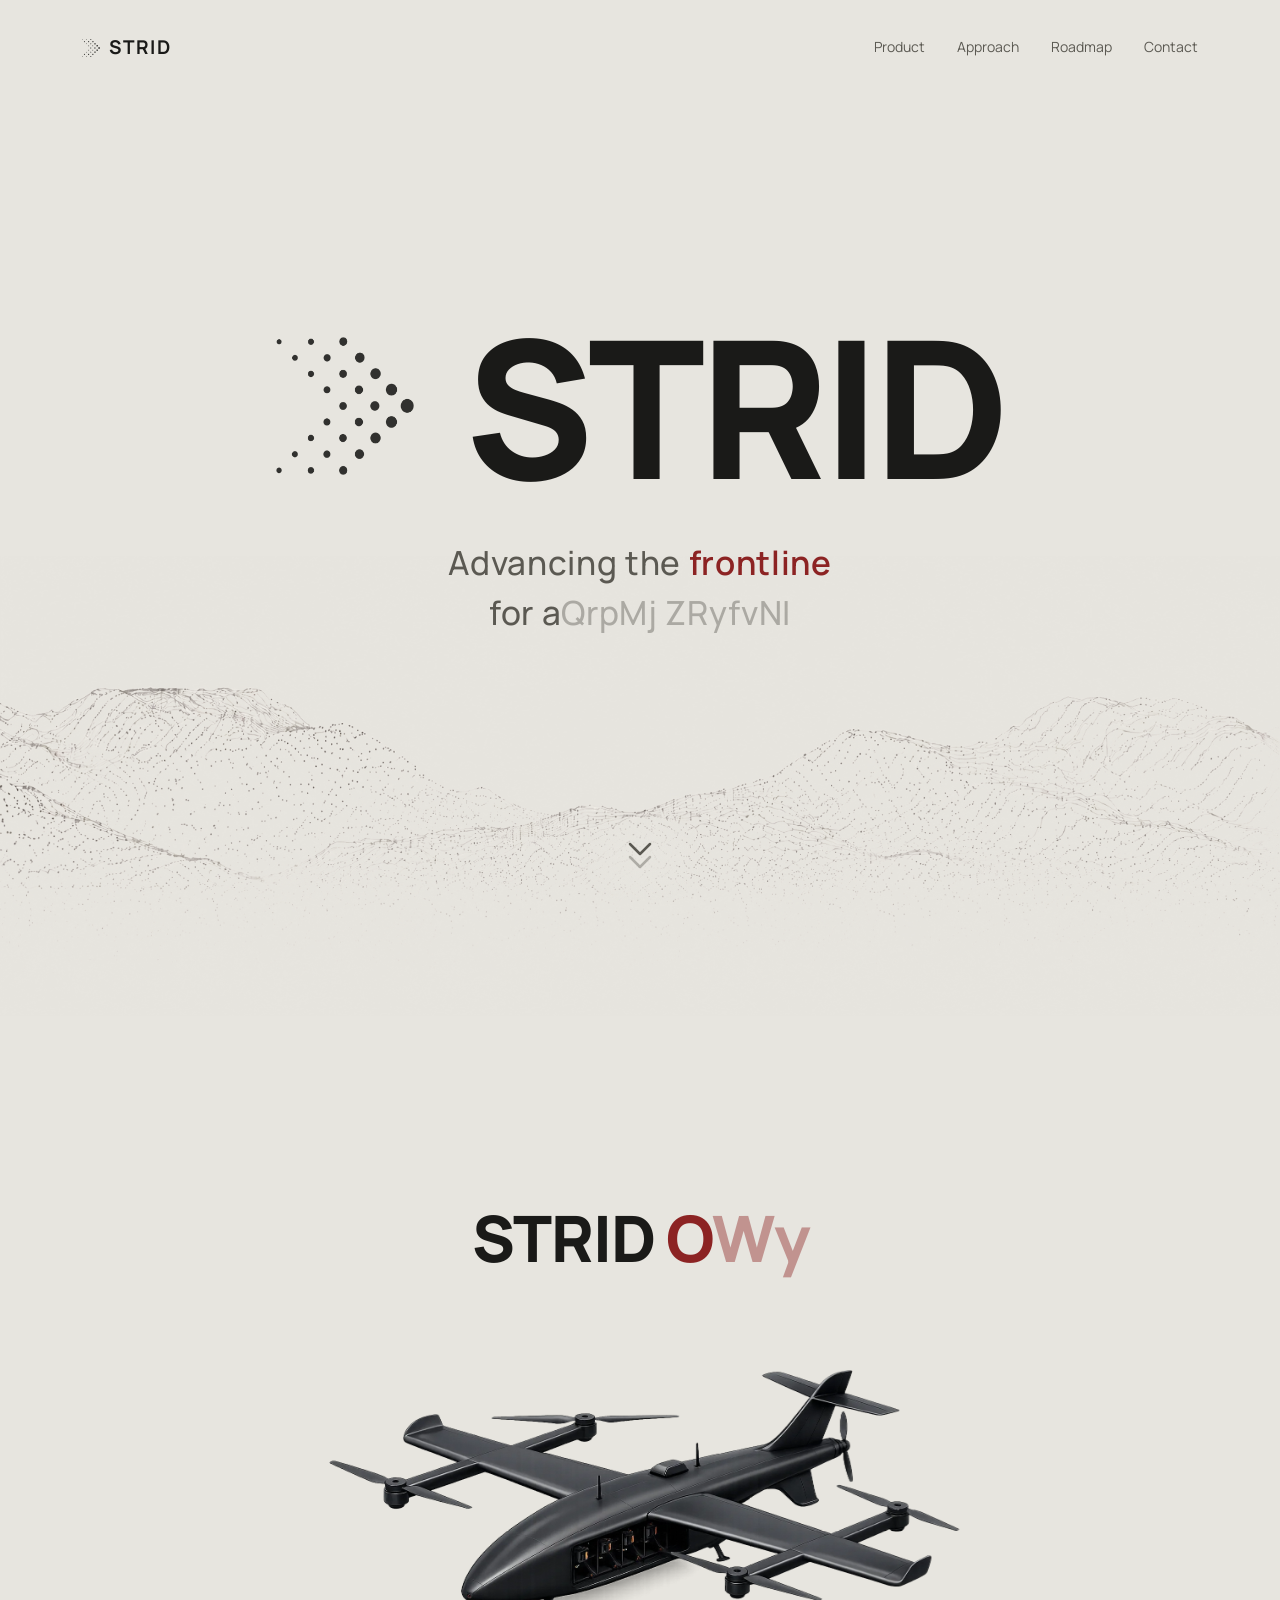
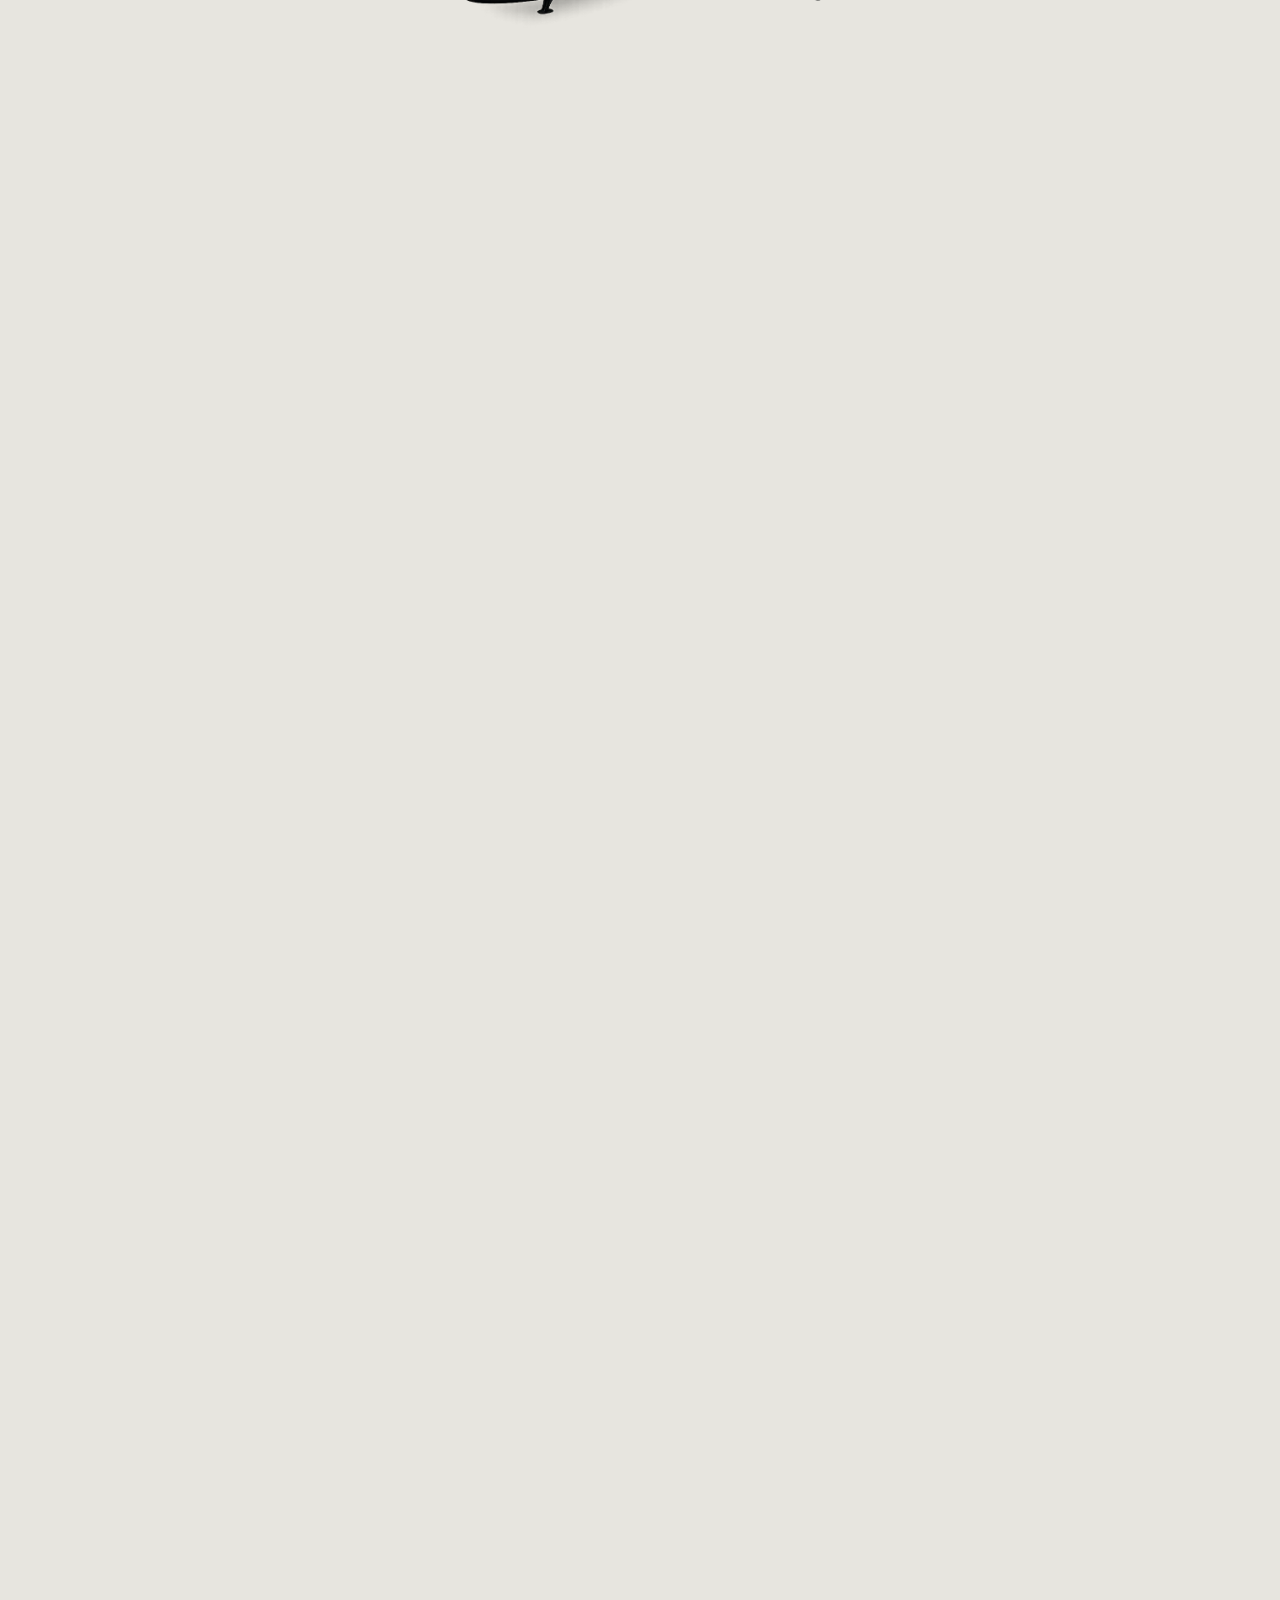
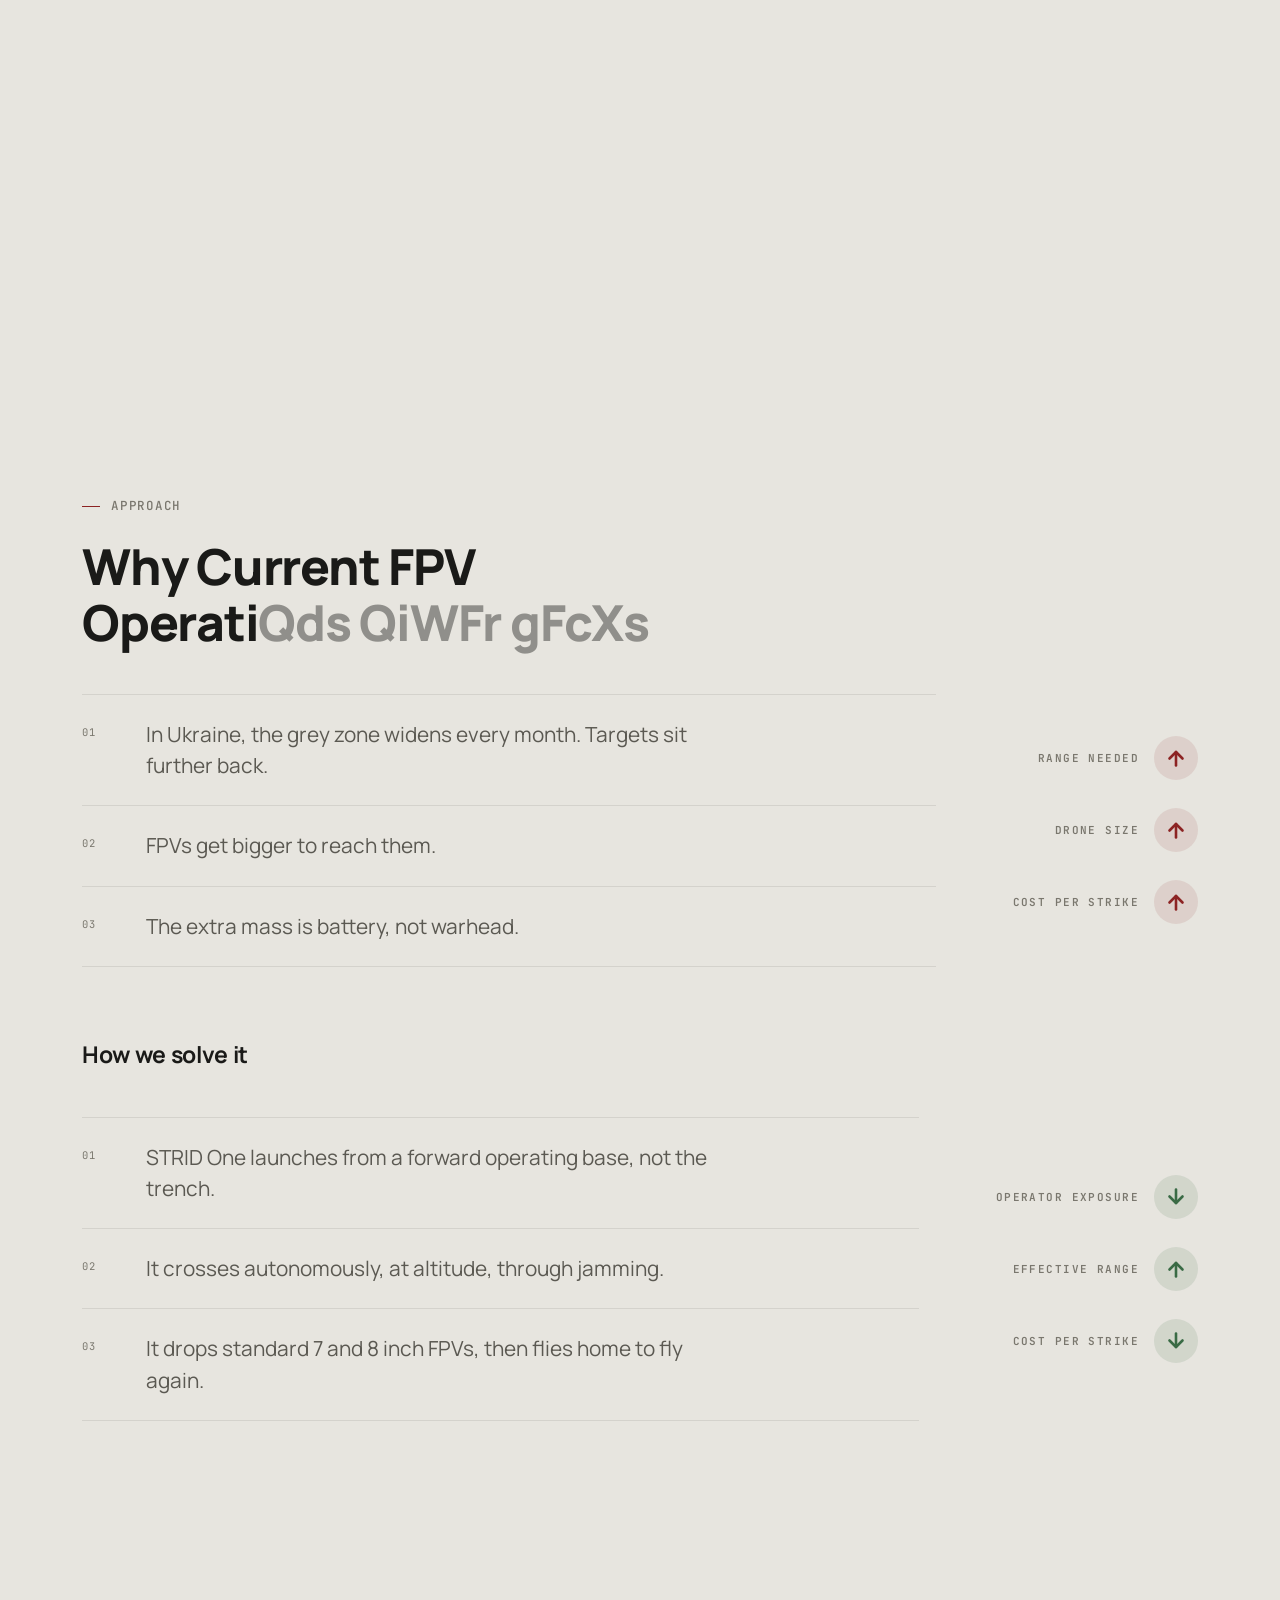
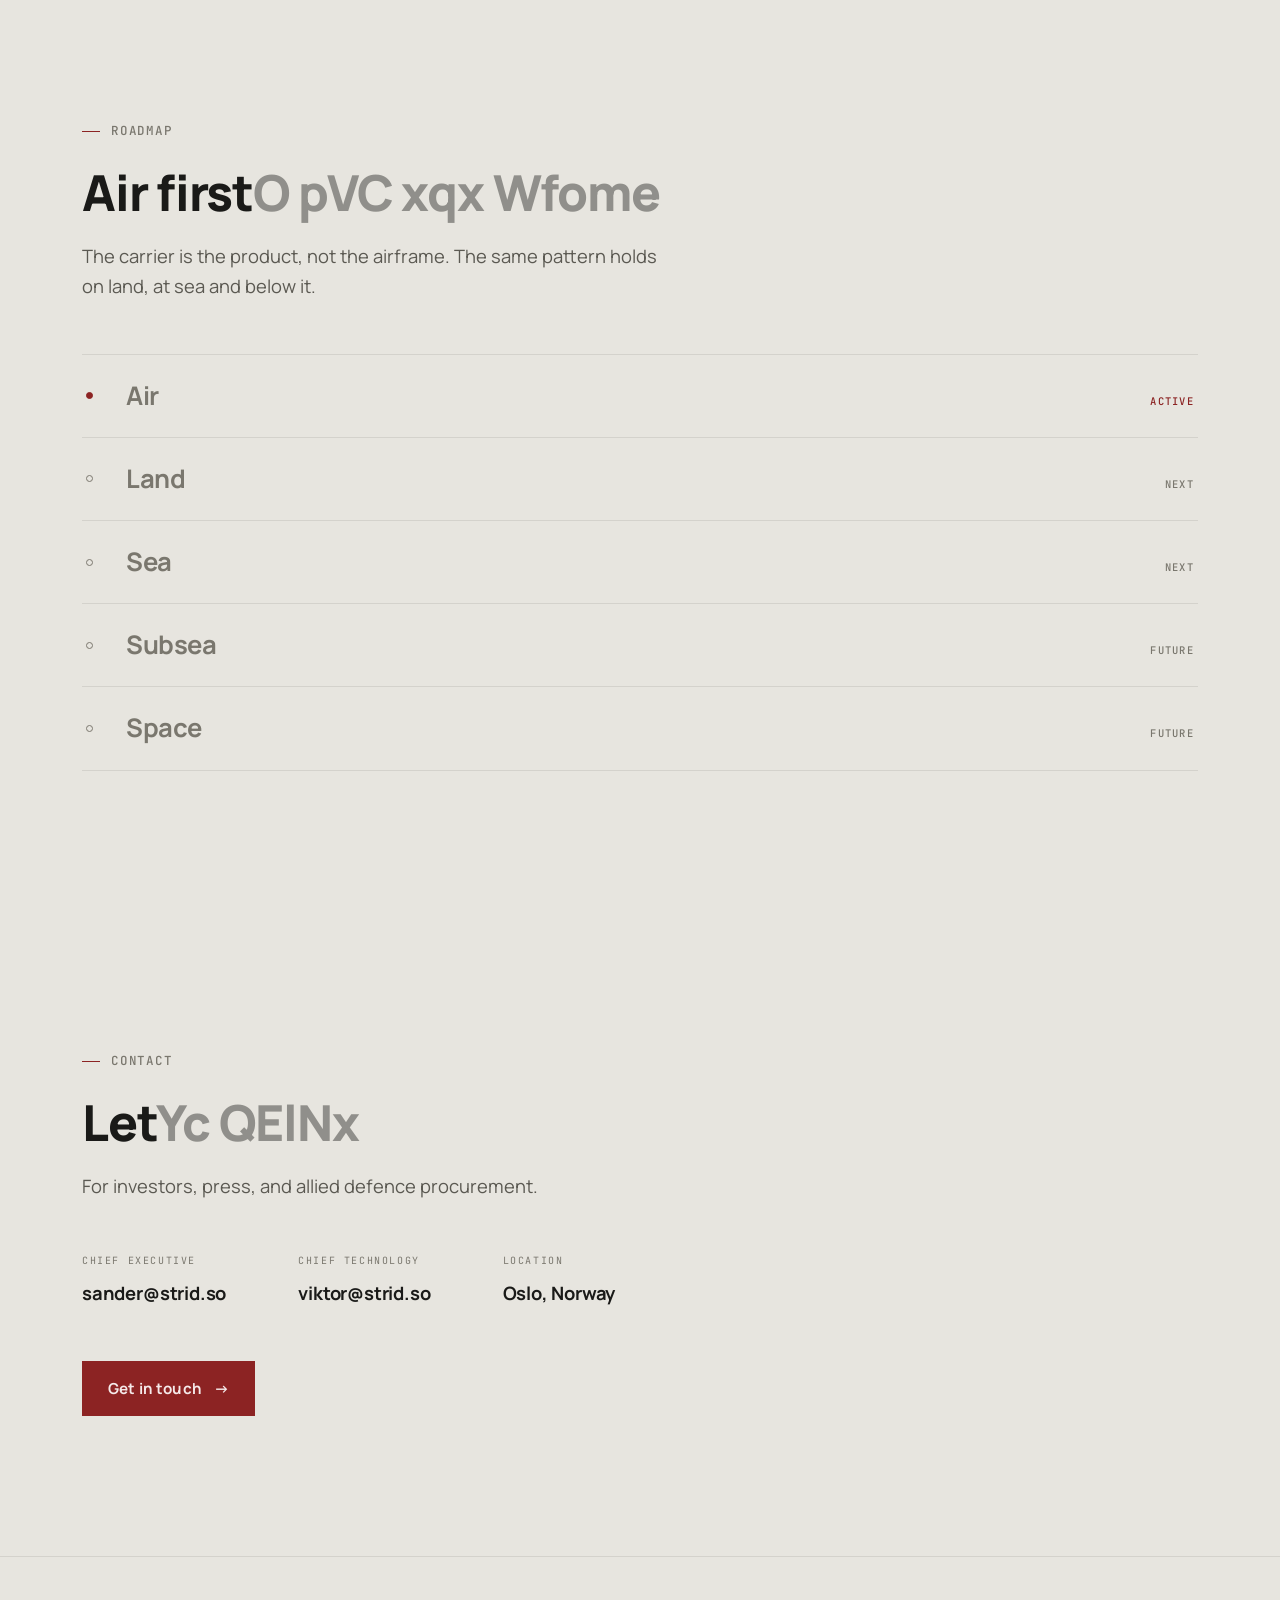
==== commit 6da82e08: "Add files via upload" ====
--- a/index.html
+++ b/index.html
@@ -209,7 +209,11 @@
     display: block;
   }
   @media (max-width: 720px) {
-    .hero-terrain { height: 220px; }
+    /* Taller crop so the ridge climbs toward the type instead of sitting as a
+       thin strip at the bottom of an empty screen. A taller box also means the
+       cover scale is driven by height rather than width, so the range is
+       rendered larger rather than just revealing more empty sky. */
+    .hero-terrain { height: 340px; }
     /* Larger than it looks: --nav-h is a rounded 60px here while the real
        header is ~71px, so .hero-viewport overshoots the screen bottom by
        ~11px. This keeps the arrows clear of a phone's bottom browser bar. */
@@ -285,15 +289,15 @@
   }
   .product-heading.is-visible { opacity: 1; transform: translateY(0); }
 
-  /* Rises and settles rather than just fading. A bare opacity change on a
-     large image reads as a pop; the small travel gives the eye something to
-     follow so it arrives instead of appearing. */
+  /* Fades and slides up together in one quick move. The longer travel is what
+     makes it read as arriving rather than appearing. */
   .product-visual {
     margin-top: 24px;
     opacity: 0;
-    transform: translateY(26px) scale(0.985);
-    transition: opacity 1.1s cubic-bezier(.16,1,.3,1),
-                transform 1.1s cubic-bezier(.16,1,.3,1);
+    transform: translateY(70px);
+    transition: opacity 0.8s cubic-bezier(.16,1,.3,1),
+                transform 0.8s cubic-bezier(.16,1,.3,1);
+    will-change: transform, opacity;
   }
   .product-visual.is-visible { opacity: 1; transform: none; }
   .product-plane {
@@ -657,15 +661,41 @@
     }
     .product-sticky { height: 100svh; }
     .product-specs { opacity: 1; }
+    /* The stage is one screen tall and clips what does not fit. The current
+       render is a taller format than the one this was first sized against, so
+       the block has to be tightened or the heading and the last spec row get
+       cut off on short phones. */
+    /* The sticky header is opaque and sits over the top of the stage, so
+       without this the heading is drawn underneath it. Centring happens in the
+       space that is left. */
+    /* 80px, not var(--nav-h): that variable is a rounded 60px here while the
+       real header measures ~71px, which left the heading almost touching it. */
+    .product-sticky { padding-top: 80px; }
+    .product-heading { margin-bottom: 2px; }
+    .product-visual { margin-top: 12px; }
+    .product-plane { width: auto; max-width: 100%; max-height: 28svh; }
+    .spec-title { padding-bottom: 8px; }
+    .spec-row { padding: 10px 0; }
     .spec-title, .spec-row {
       opacity: 0;
-      transform: translateY(14px);
-      transition: opacity 0.7s cubic-bezier(.16,1,.3,1), transform 0.7s cubic-bezier(.16,1,.3,1);
+      transform: translateY(22px);
+      transition: opacity 0.95s cubic-bezier(.16,1,.3,1), transform 0.95s cubic-bezier(.16,1,.3,1);
     }
     .spec-title.is-in, .spec-row.is-in { opacity: 1; transform: none; }
     .roadmap-section, .contact-section { padding: 96px 0; }
     .contact-fields { gap: 24px 40px; }
     .footer-inner { flex-direction: column; align-items: flex-start; }
+  }
+
+  /* Small phones only. Squeezing the render and the rows for everyone to suit
+     the shortest screen would waste the space a normal handset has, so the
+     tightening is gated on viewport height rather than width. */
+  @media (max-width: 720px) and (max-height: 620px) {
+    .product-plane { max-height: 18svh; }
+    .spec-row { padding: 4px 0; }
+    .spec-title { padding-bottom: 5px; }
+    .product-visual { margin-top: 6px; }
+    .product-heading { font-size: clamp(1.5rem, 6.5vw, 2.1rem); }
   }
 </style>
 </head>
@@ -724,6 +754,7 @@
       <div class="product-specs">
         <span class="spec-title">Specifications</span>
         <div class="spec-row"><span class="spec-k">Range</span><span class="spec-v">100 km out, 100 km home</span></div>
+        <div class="spec-row"><span class="spec-k">Magazine</span><span class="spec-v">5 FPVs w/ warhead</span></div>
         <div class="spec-row"><span class="spec-k">Wingspan</span><span class="spec-v">3.5 m</span></div>
         <div class="spec-row"><span class="spec-k">Propulsion</span><span class="spec-v">Electric</span></div>
         <div class="spec-row"><span class="spec-k">Launch</span><span class="spec-v">VTOL</span></div>
@@ -1108,11 +1139,25 @@
     // intersecting long before the aircraft is actually on screen, which is
     // what made the render appear to pop in early on phones.
     const stage = document.querySelector('.product-sticky');
+
+    // Wait for the render to be decoded before starting its transition.
+    // Otherwise the browser animates an image it cannot draw yet: the fade
+    // runs against nothing and the aircraft snaps in when decoding finishes,
+    // which looks exactly like no animation at all.
+    function revealVisual() {
+      if (plane.complete && plane.naturalWidth > 0) {
+        visual.classList.add('is-visible');
+      } else {
+        plane.addEventListener('load', () => visual.classList.add('is-visible'), { once: true });
+        plane.addEventListener('error', () => visual.classList.add('is-visible'), { once: true });
+      }
+    }
+
     const entranceObserver = new IntersectionObserver((entries) => {
       entries.forEach((entry) => {
         if (!entry.isIntersecting) return;
         heading.classList.add('is-visible');
-        setTimeout(() => visual.classList.add('is-visible'), 450);
+        setTimeout(revealVisual, 380);
         entranceObserver.unobserve(entry.target);
       });
     }, { threshold: 0.5 });
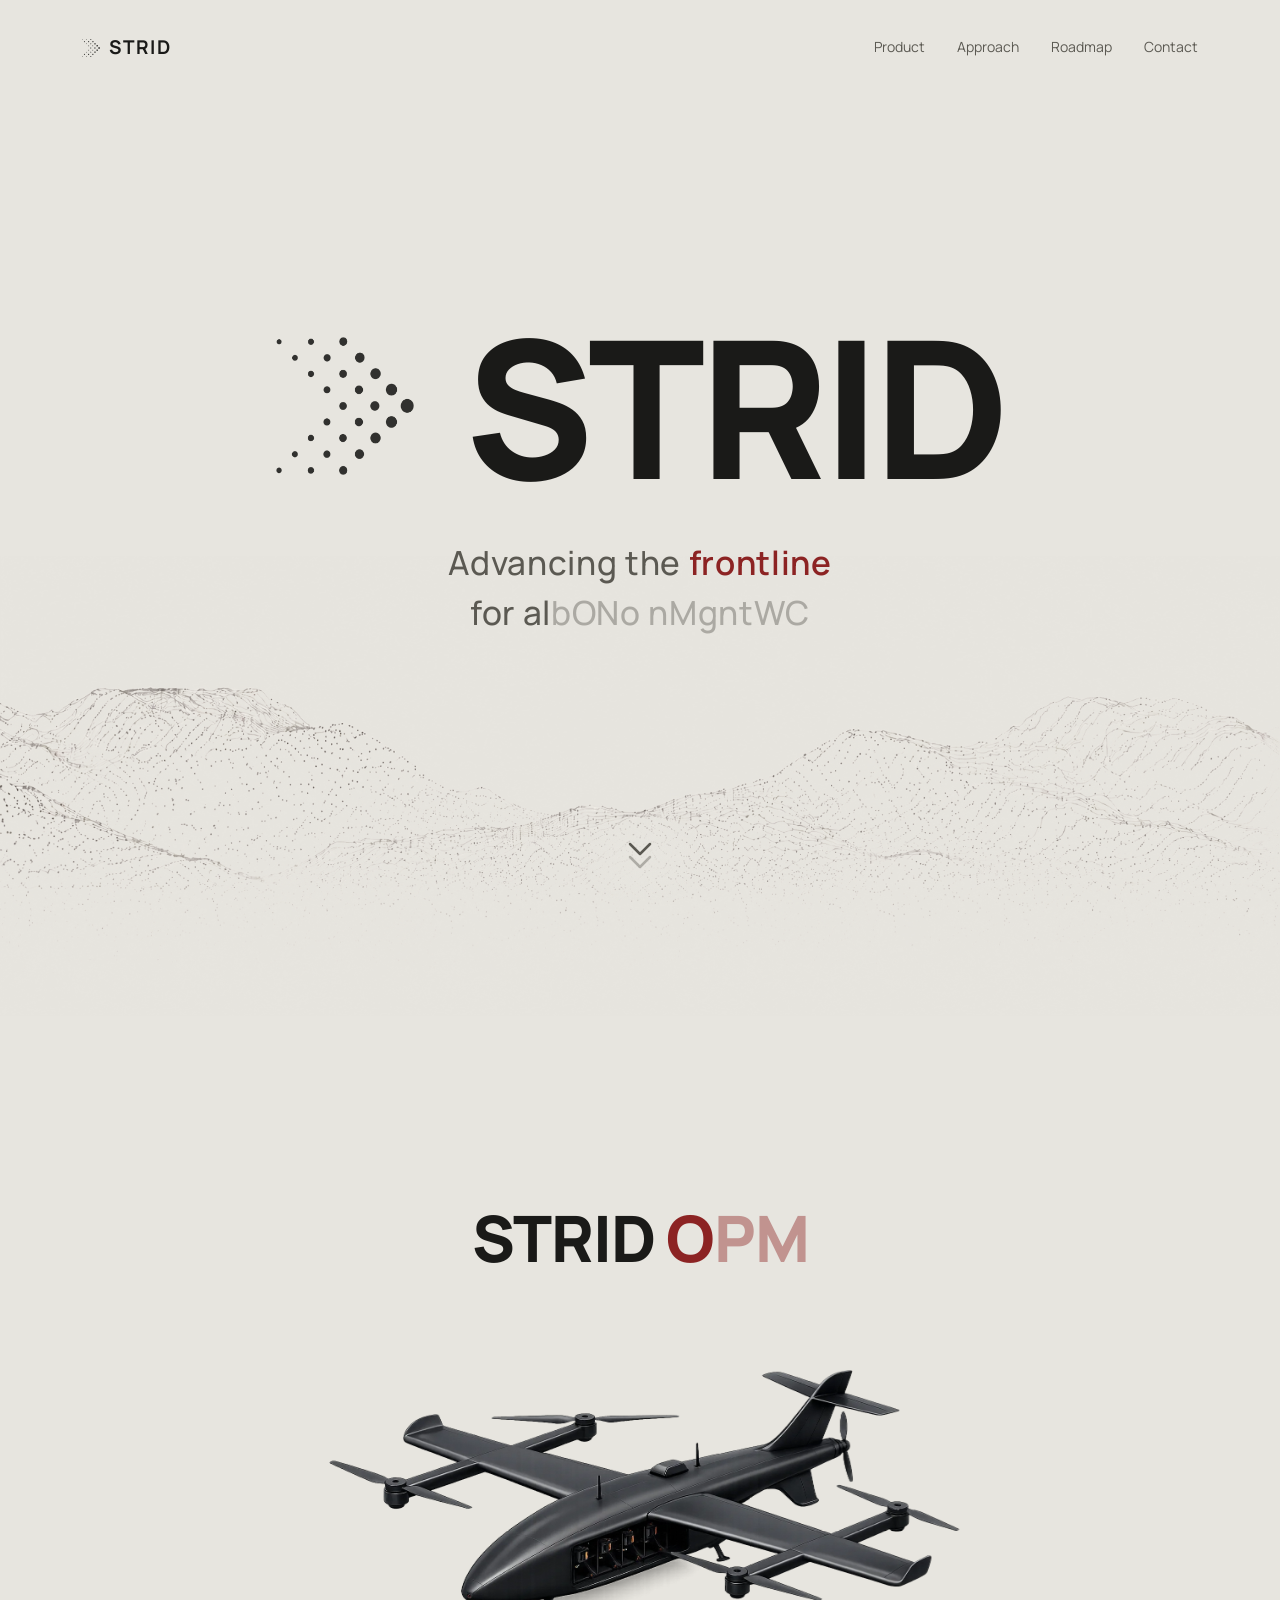
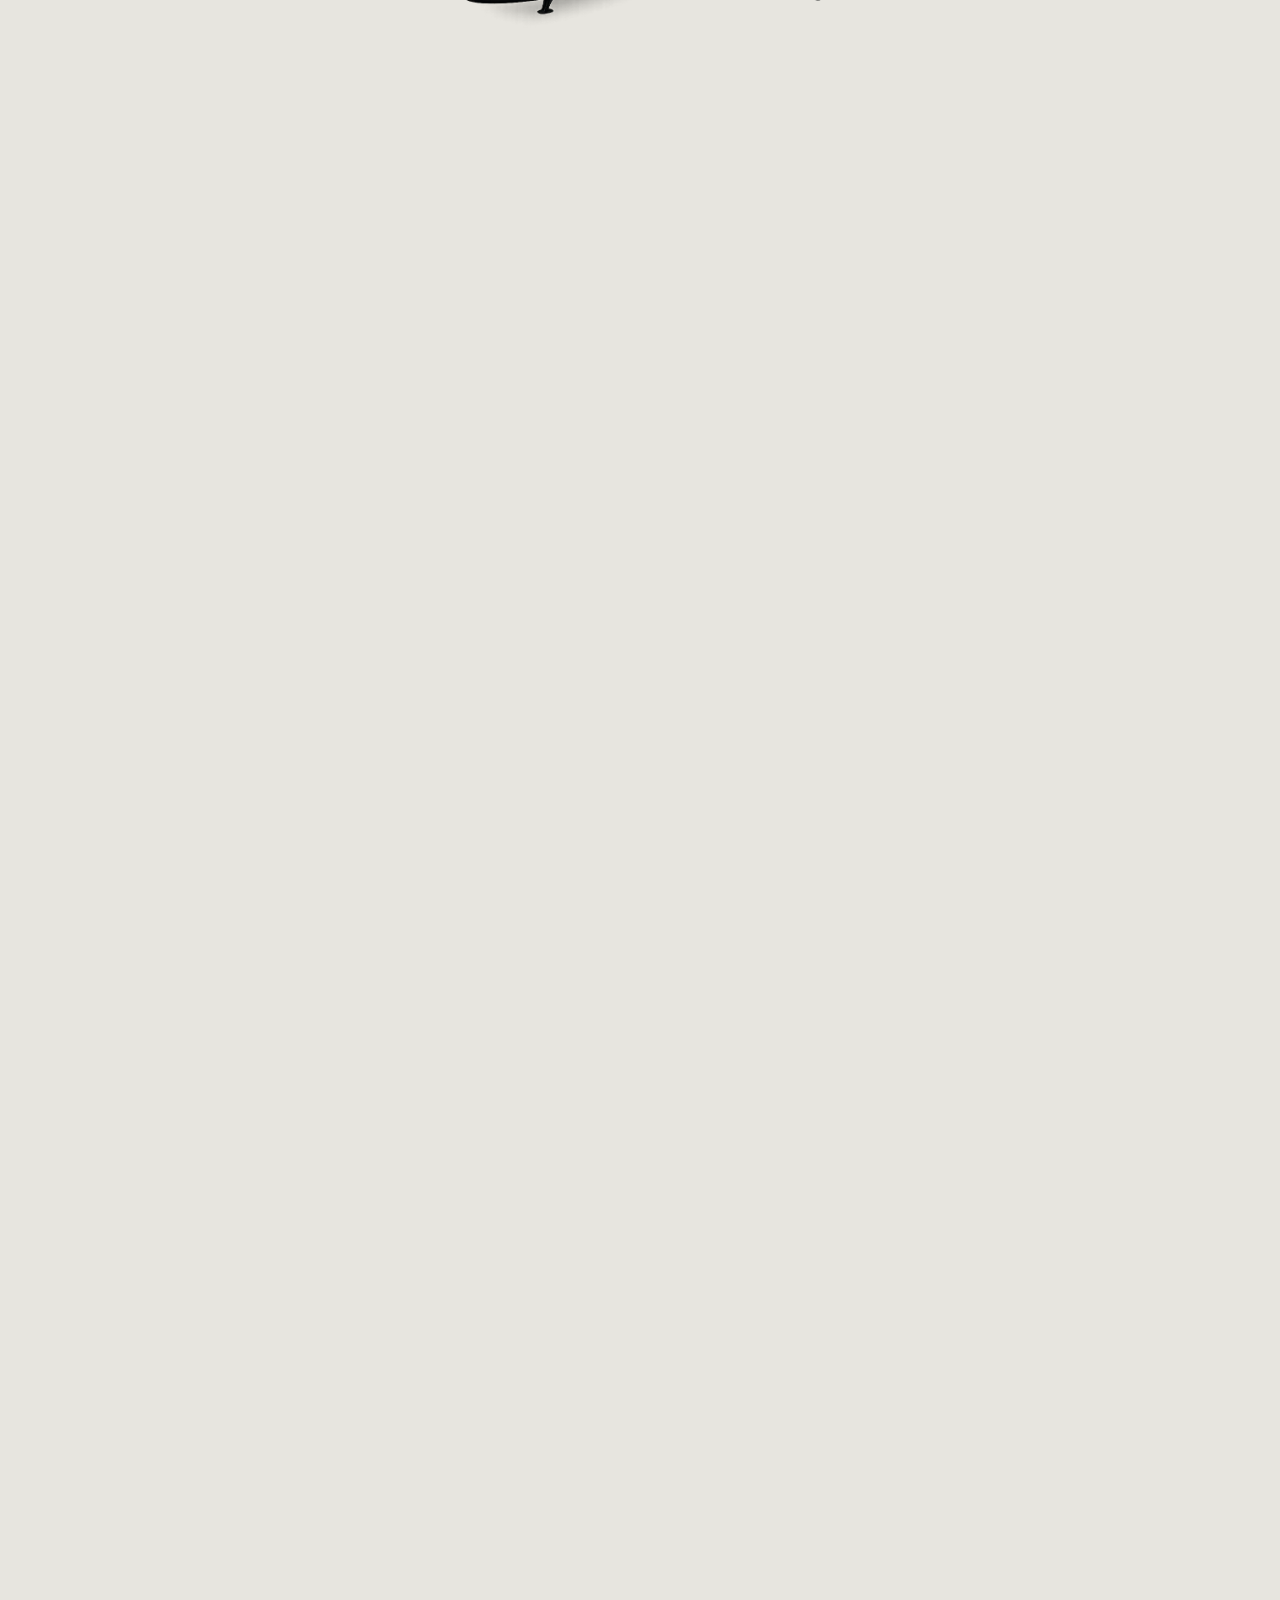
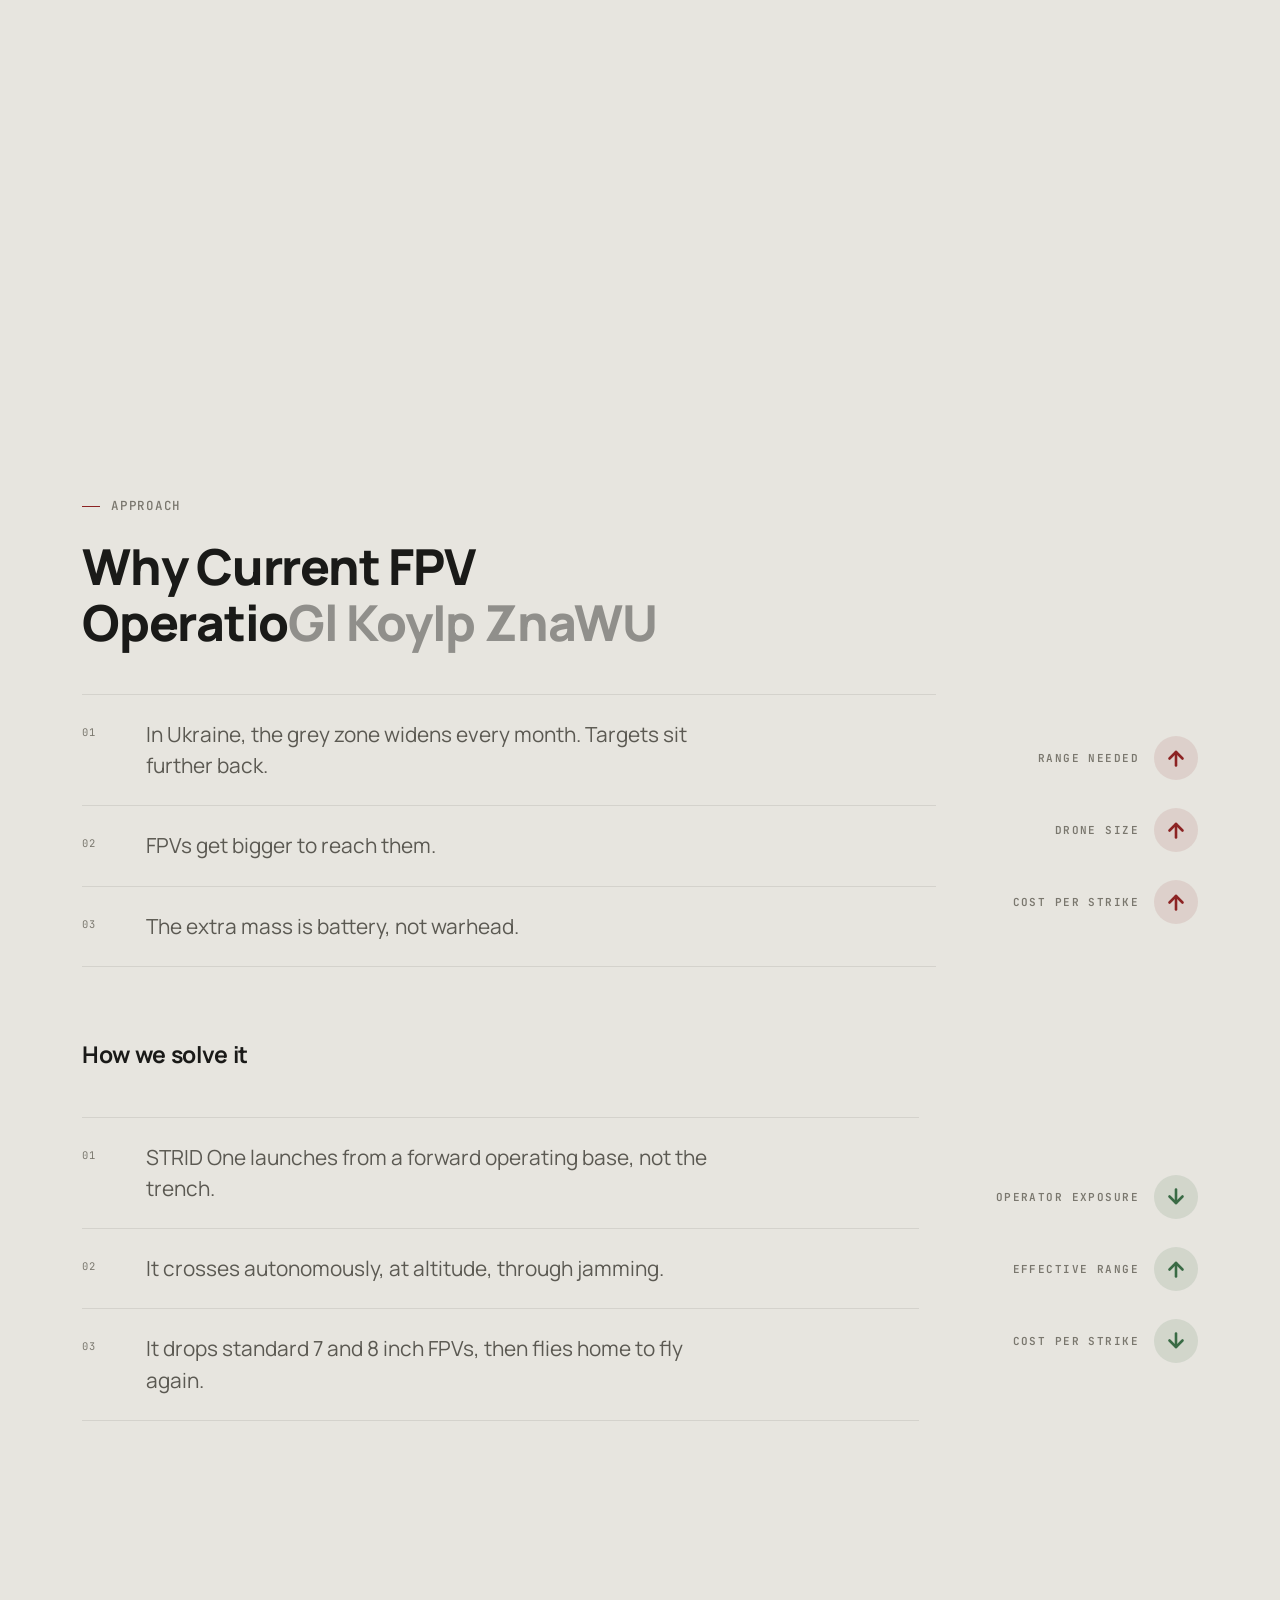
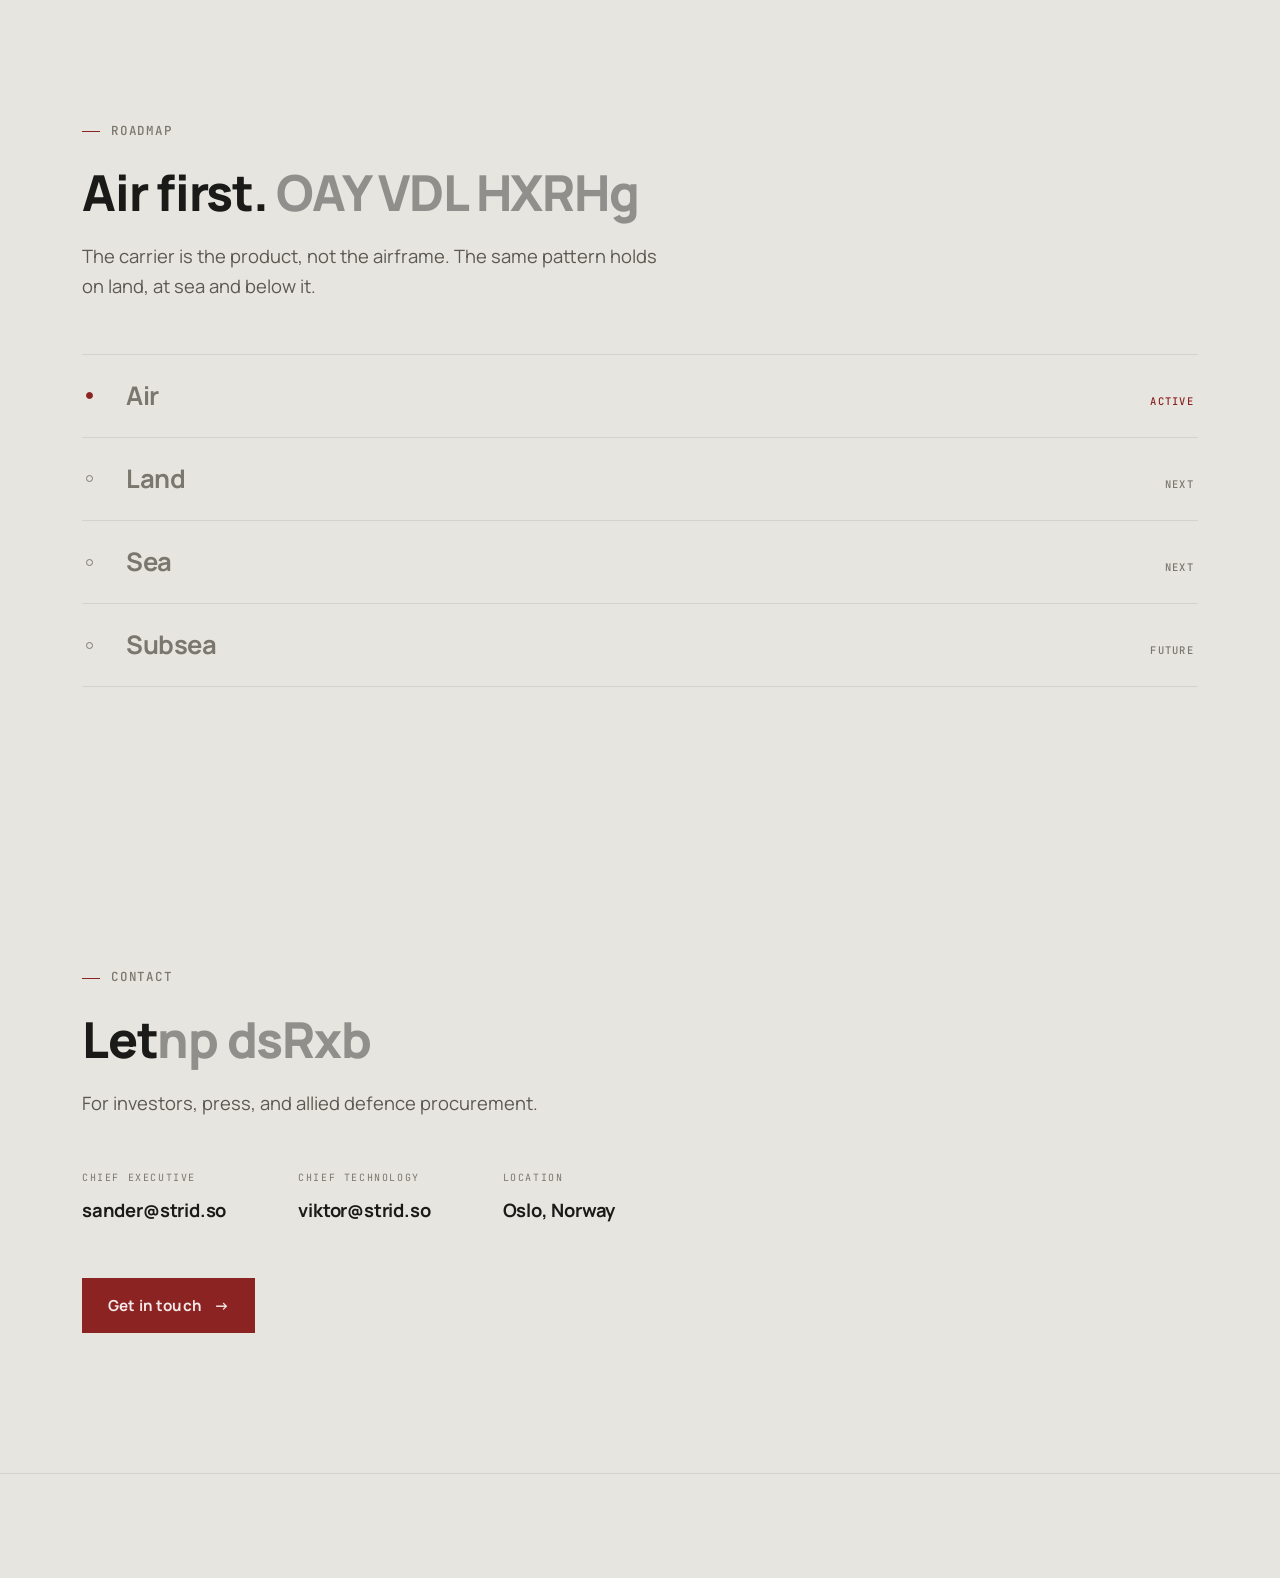
==== commit a7522ce2: "Space comes off the roadmap, a tab icon, and the Matriarch lockup over the render THE ROADMAP is Air" ====
--- a/index.html
+++ b/index.html
@@ -8,6 +8,11 @@
 <link rel="preconnect" href="https://fonts.googleapis.com" />
 <link rel="preconnect" href="https://fonts.gstatic.com" crossorigin />
 <link href="https://fonts.googleapis.com/css2?family=Manrope:wght@500;600;700;800&family=JetBrains+Mono:wght@500;600&display=swap" rel="stylesheet" />
+<link rel="icon" href="/favicon.ico" sizes="any" />
+<link rel="icon" type="image/svg+xml" href="/favicon.svg" />
+<link rel="icon" type="image/png" sizes="32x32" href="/favicon-32.png" />
+<link rel="icon" type="image/png" sizes="16x16" href="/favicon-16.png" />
+<link rel="apple-touch-icon" href="/apple-touch-icon.png" />
 <link rel="stylesheet" href="styles.css" />
 <style>
   /* The header is a real sibling of the sections (not nested in the hero),
@@ -862,11 +867,6 @@
         <span class="domain-name">Subsea</span>
         <span class="domain-status">Future</span>
       </div>
-      <div class="domain-row" data-reveal>
-        <span class="domain-mark" aria-hidden="true"></span>
-        <span class="domain-name">Space</span>
-        <span class="domain-status">Future</span>
-      </div>
     </div>
   </div>
 </section>
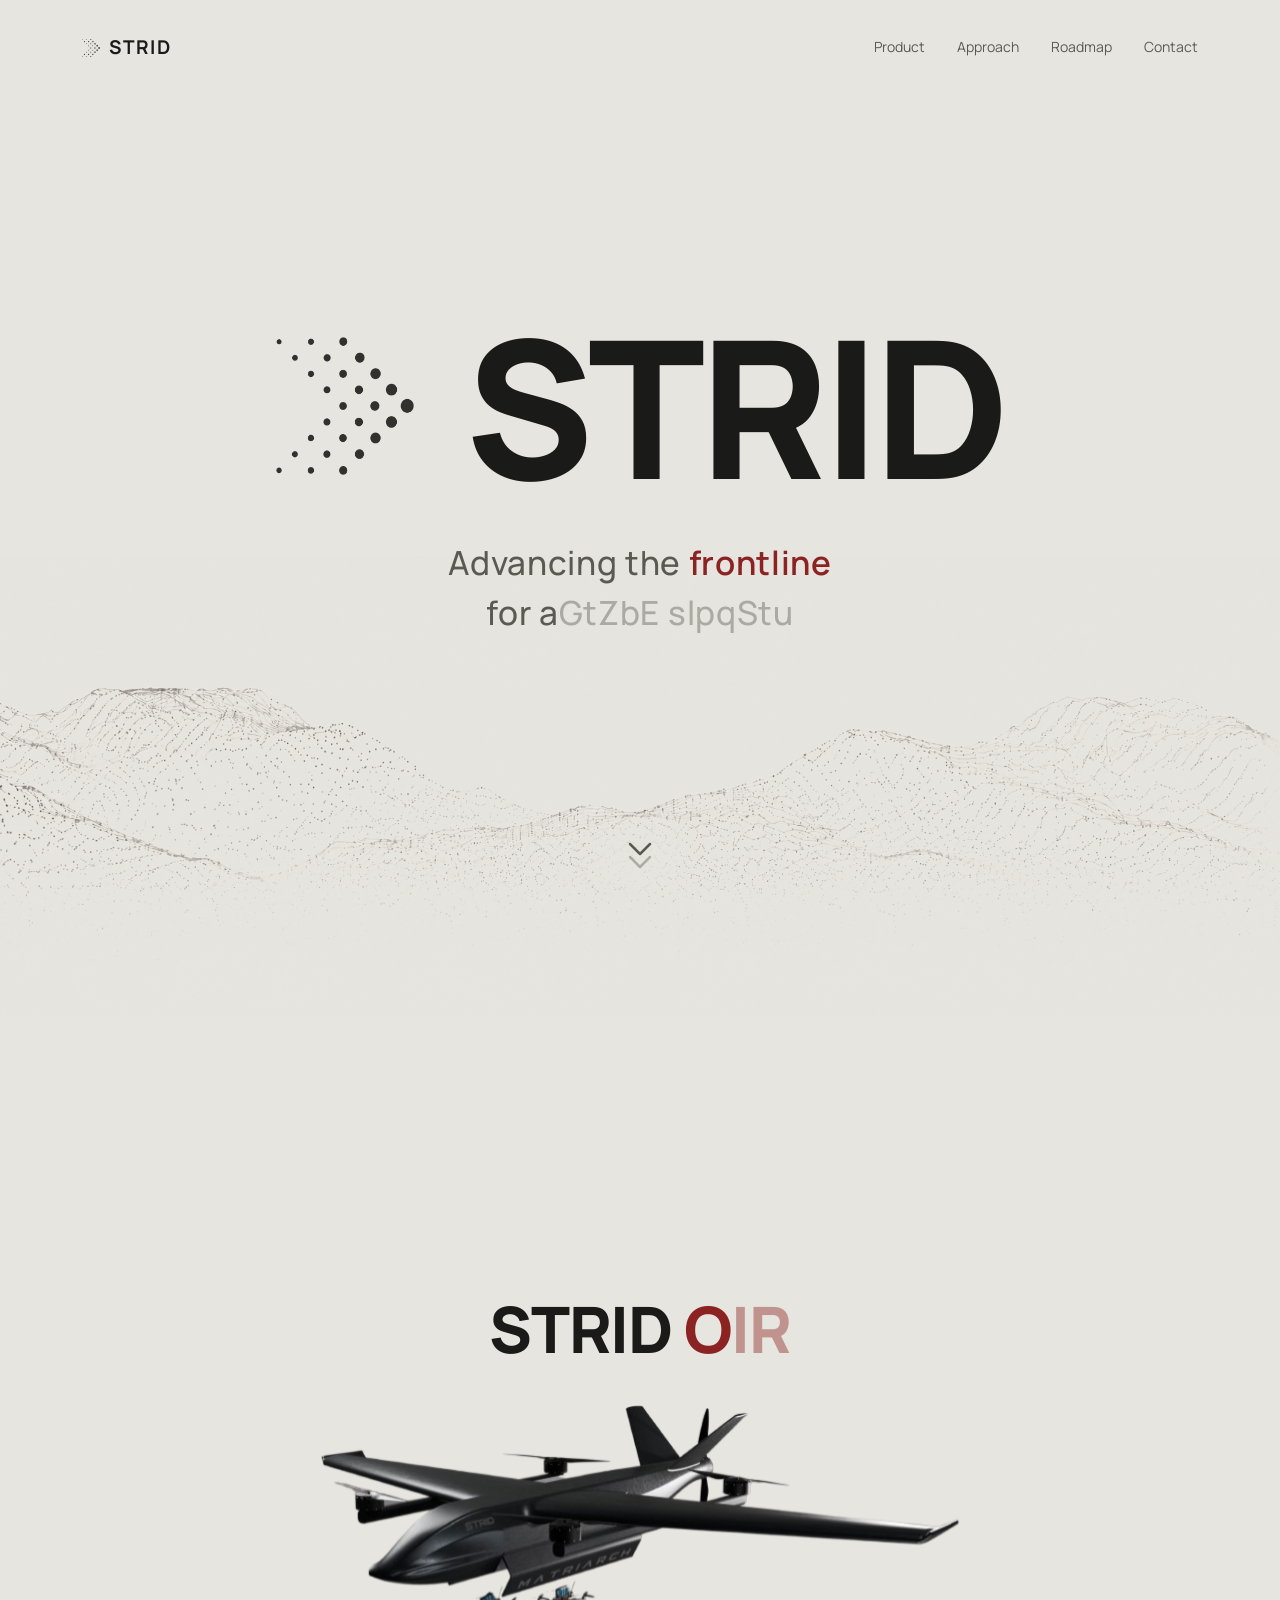
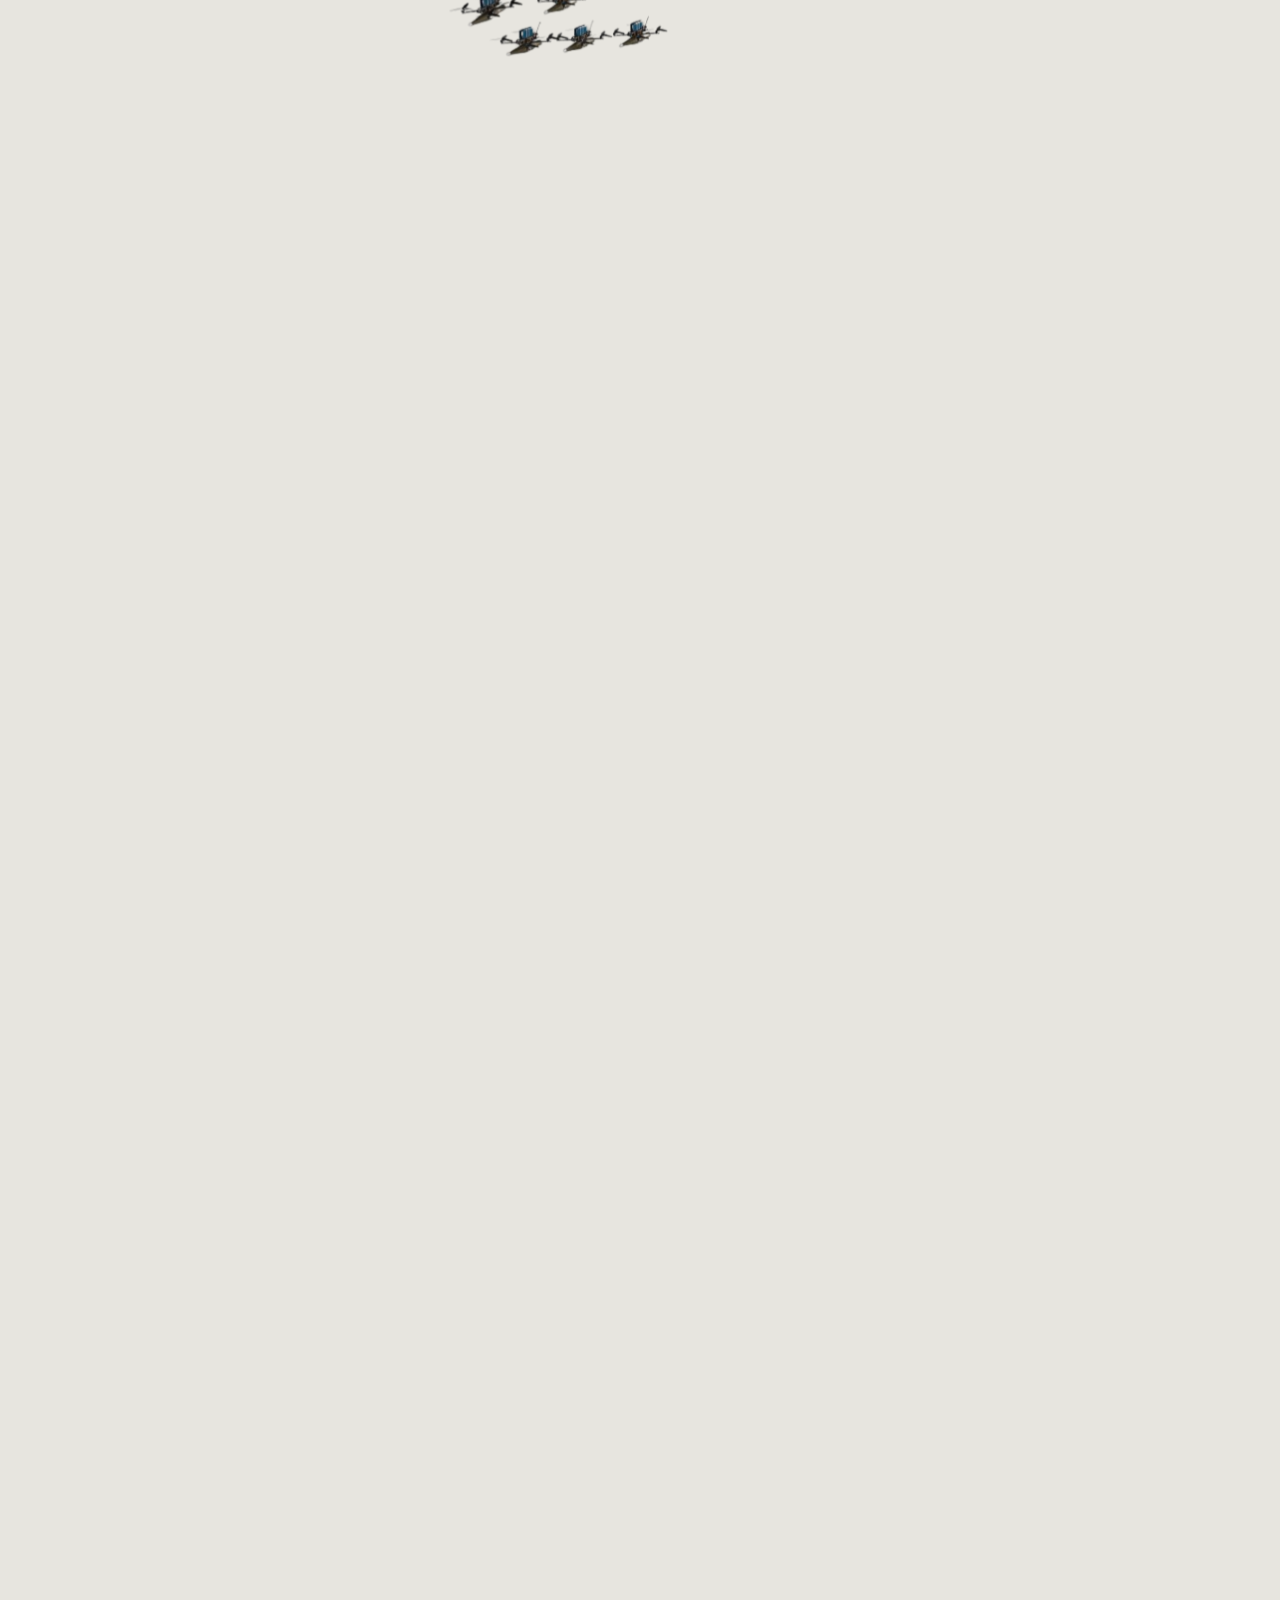
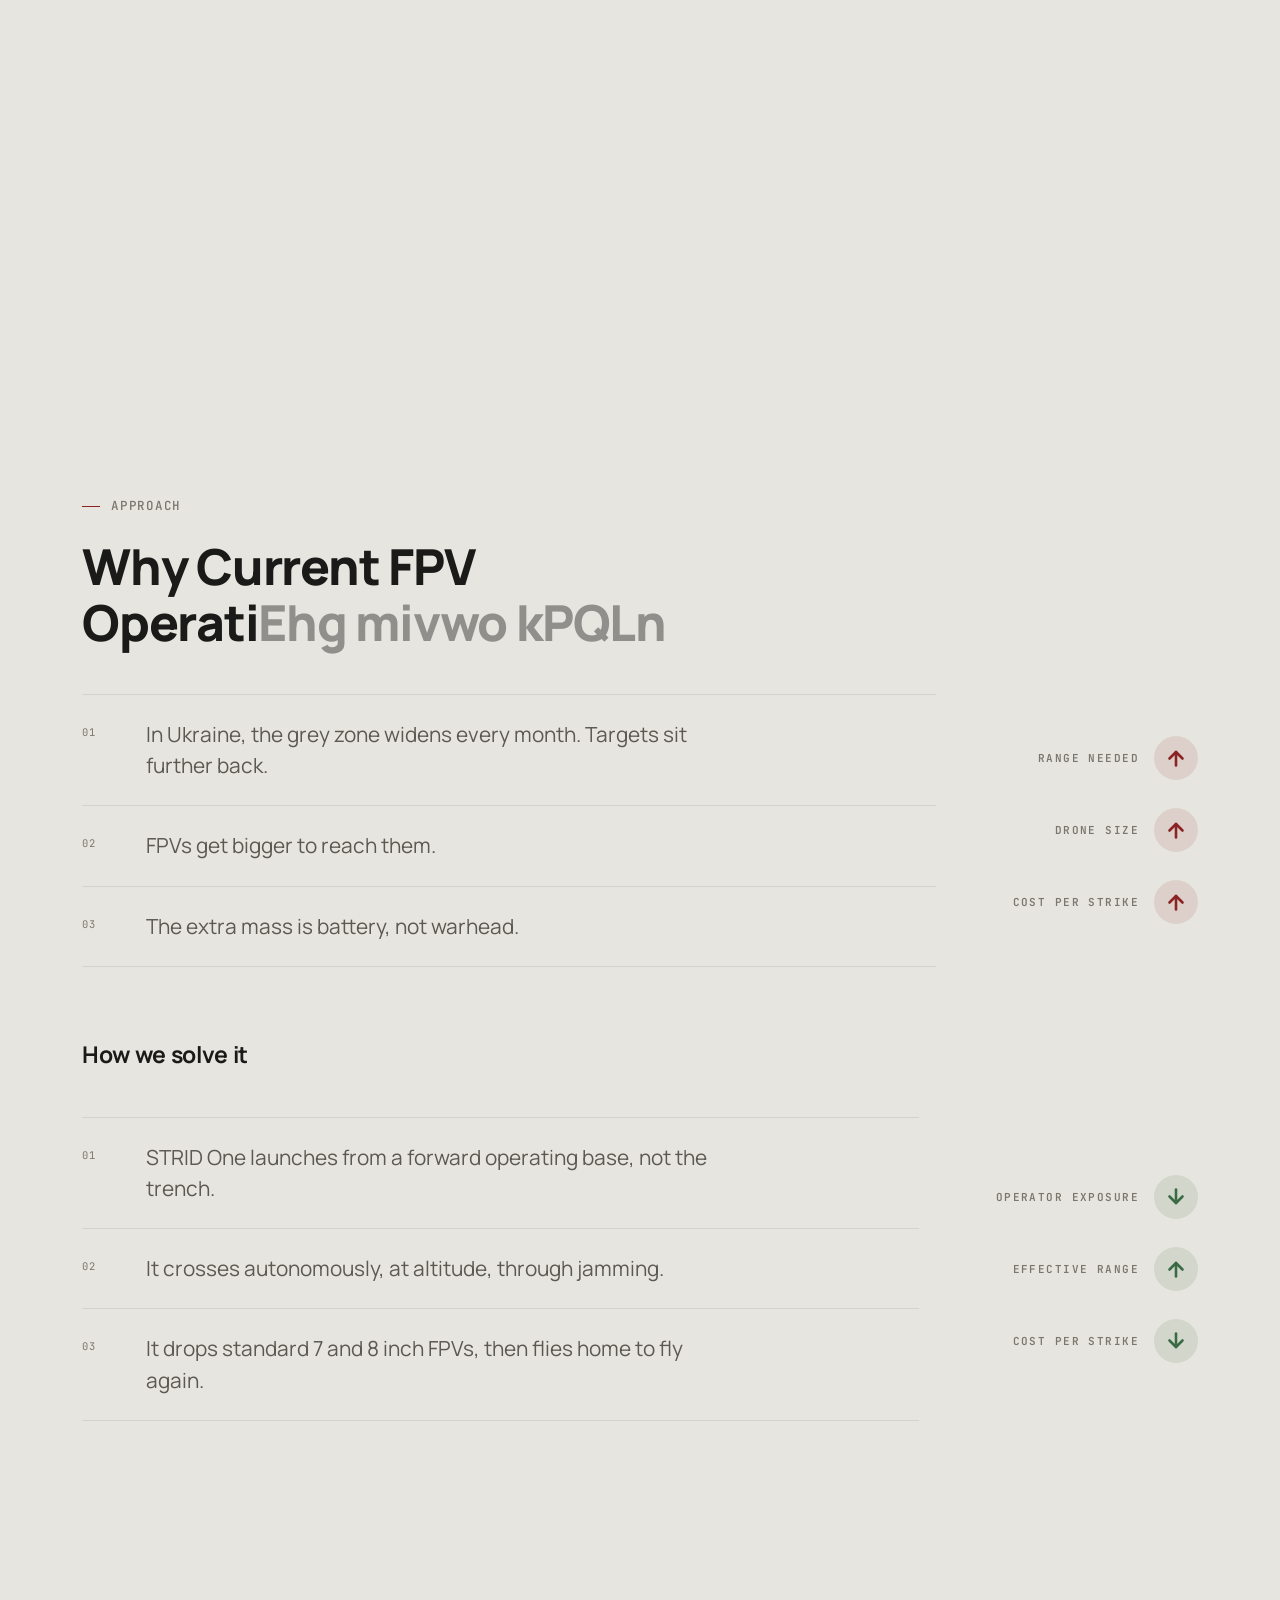
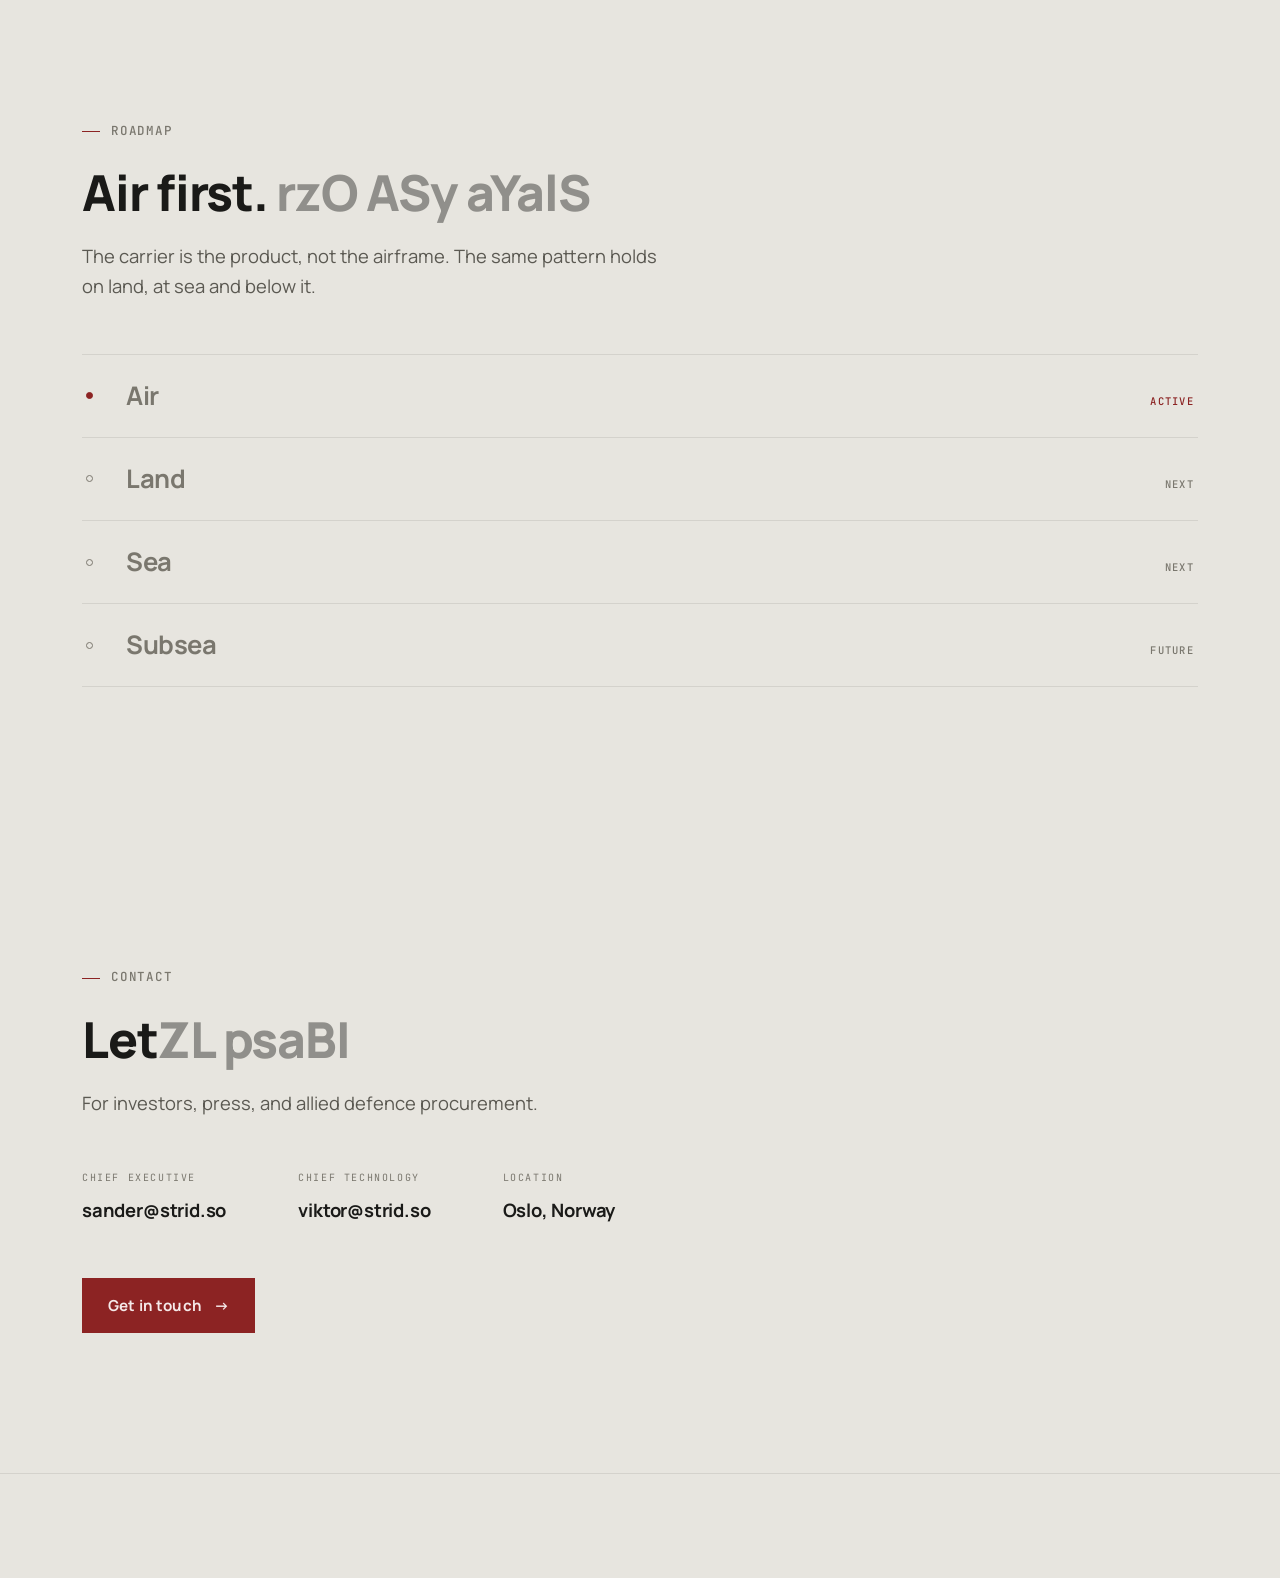
==== commit b2f703ee: "Wingspan is 5 m, the render is the Matriarch with five drones, both decks refreshed WINGSPAN 3.5 m -" ====
--- a/index.html
+++ b/index.html
@@ -754,13 +754,14 @@
     <div class="wrap product-stage">
       <h2 class="product-heading">STRID <span class="a-accent">One</span></h2>
       <div class="product-visual">
-        <img src="assets/strid-one.webp" class="product-plane" alt="STRID One autonomous carrier render" />
+        <img src="assets/matriarch-one.webp" class="product-plane" width="642" height="252"
+             alt="Matriarch ONE releasing five FPV drones from its bay." />
       </div>
       <div class="product-specs">
         <span class="spec-title">Specifications</span>
         <div class="spec-row"><span class="spec-k">Range</span><span class="spec-v">100 km out, 100 km home</span></div>
         <div class="spec-row"><span class="spec-k">Magazine</span><span class="spec-v">5 FPVs w/ warhead</span></div>
-        <div class="spec-row"><span class="spec-k">Wingspan</span><span class="spec-v">3.5 m</span></div>
+        <div class="spec-row"><span class="spec-k">Wingspan</span><span class="spec-v">5 m</span></div>
         <div class="spec-row"><span class="spec-k">Propulsion</span><span class="spec-v">Electric</span></div>
         <div class="spec-row"><span class="spec-k">Launch</span><span class="spec-v">VTOL</span></div>
         <div class="spec-row"><span class="spec-k">Status</span><span class="spec-v">In development</span></div>
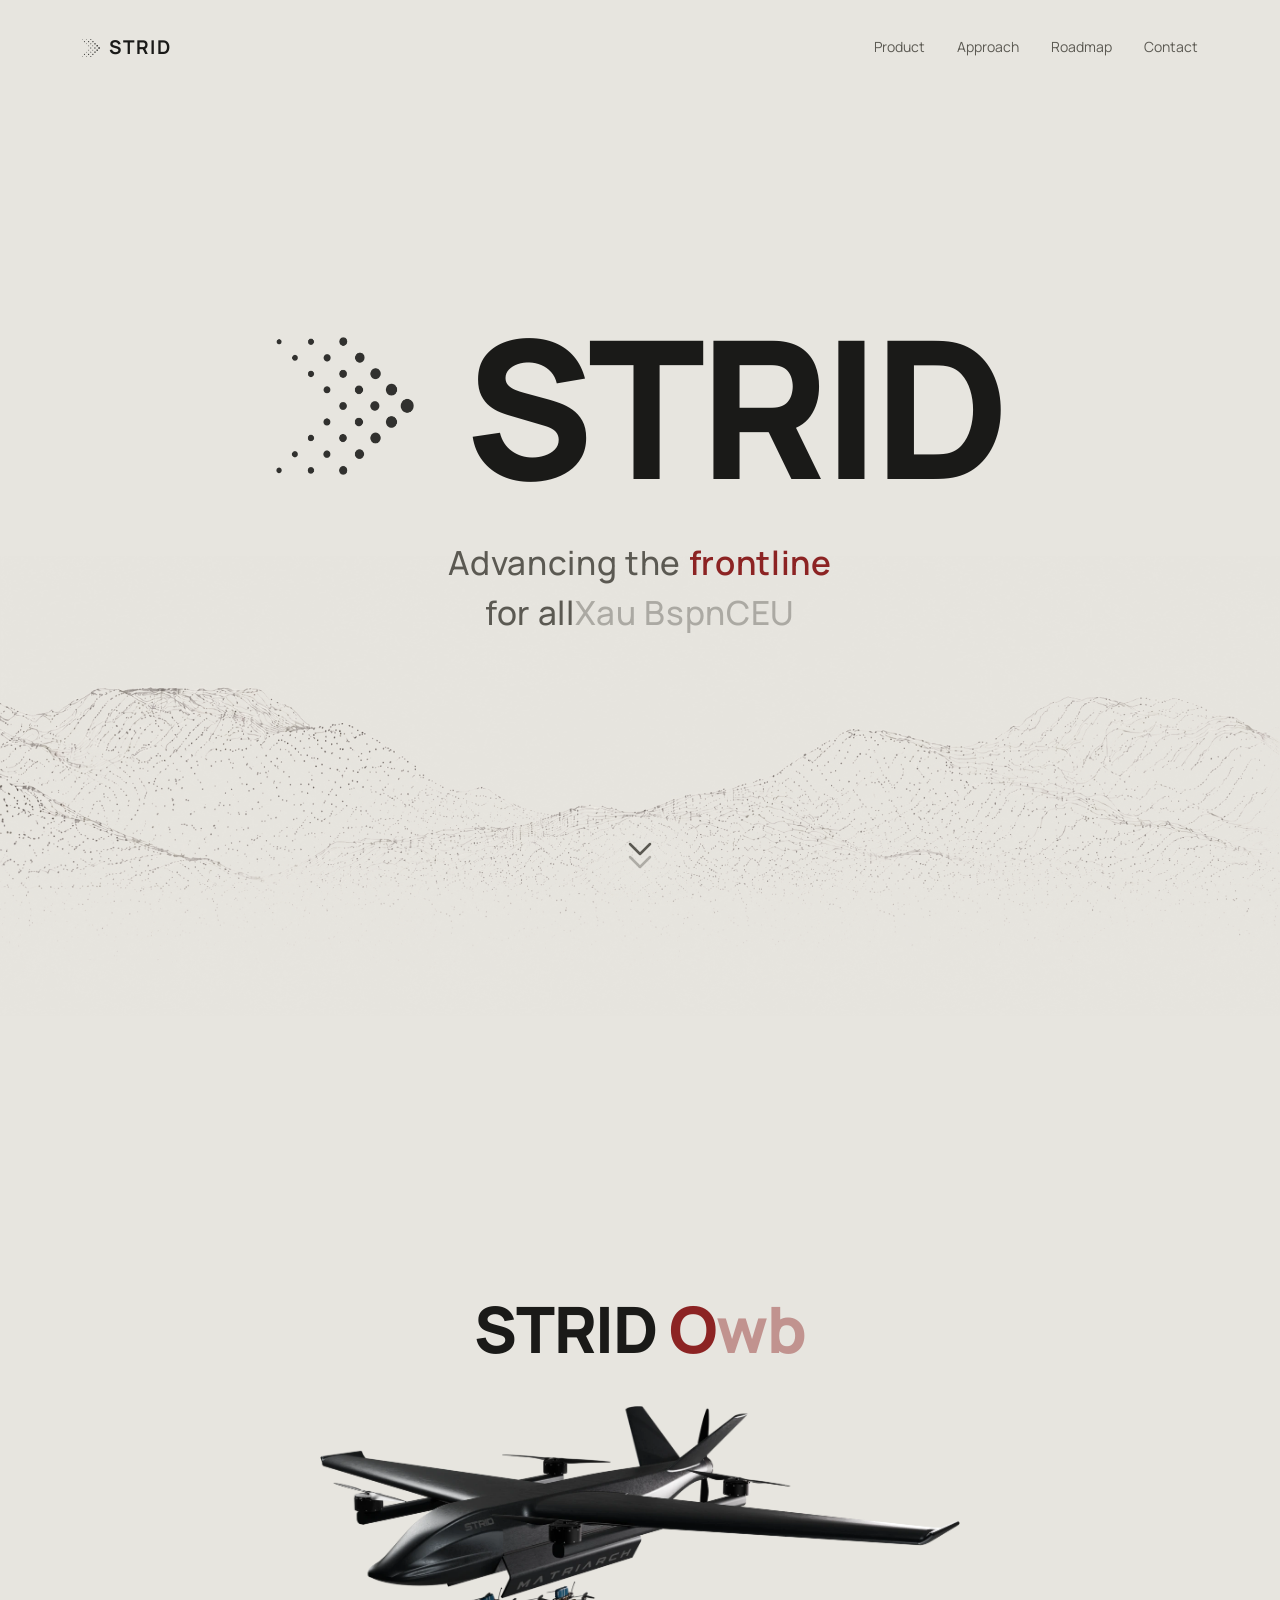
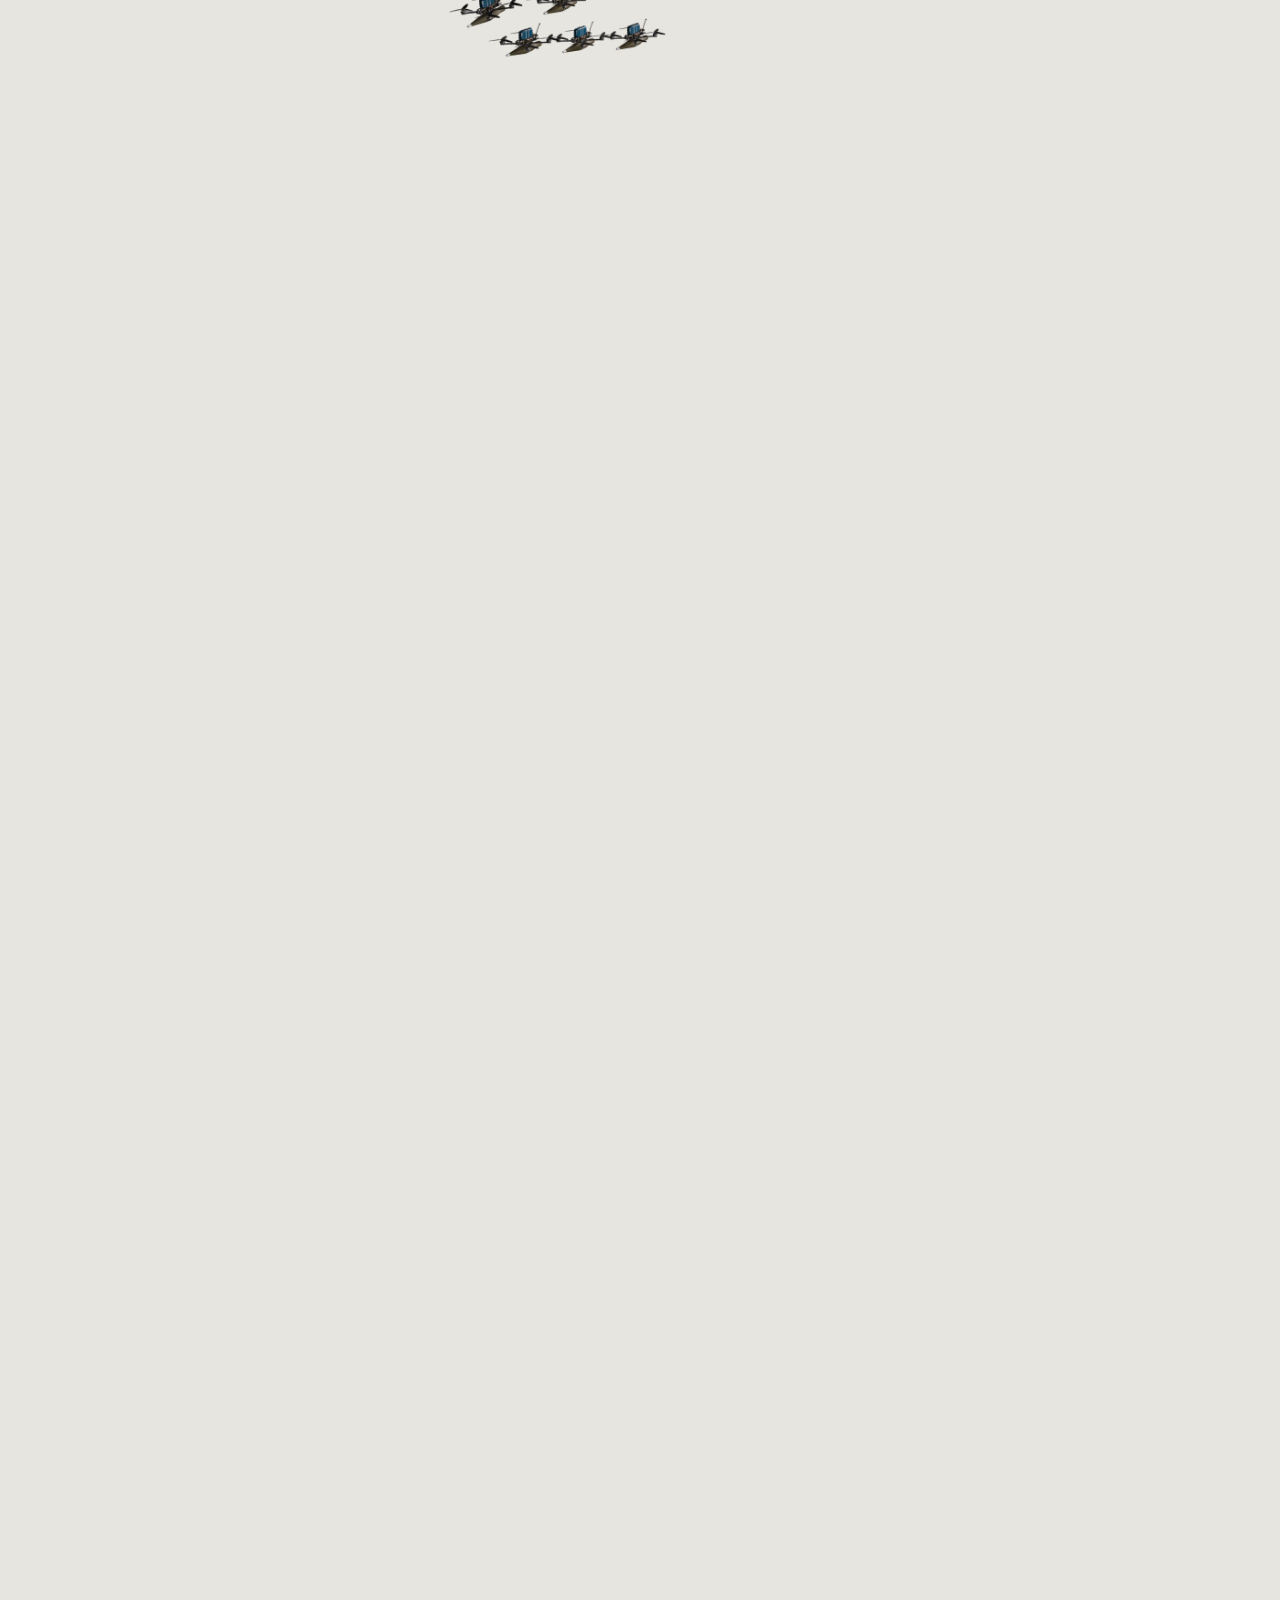
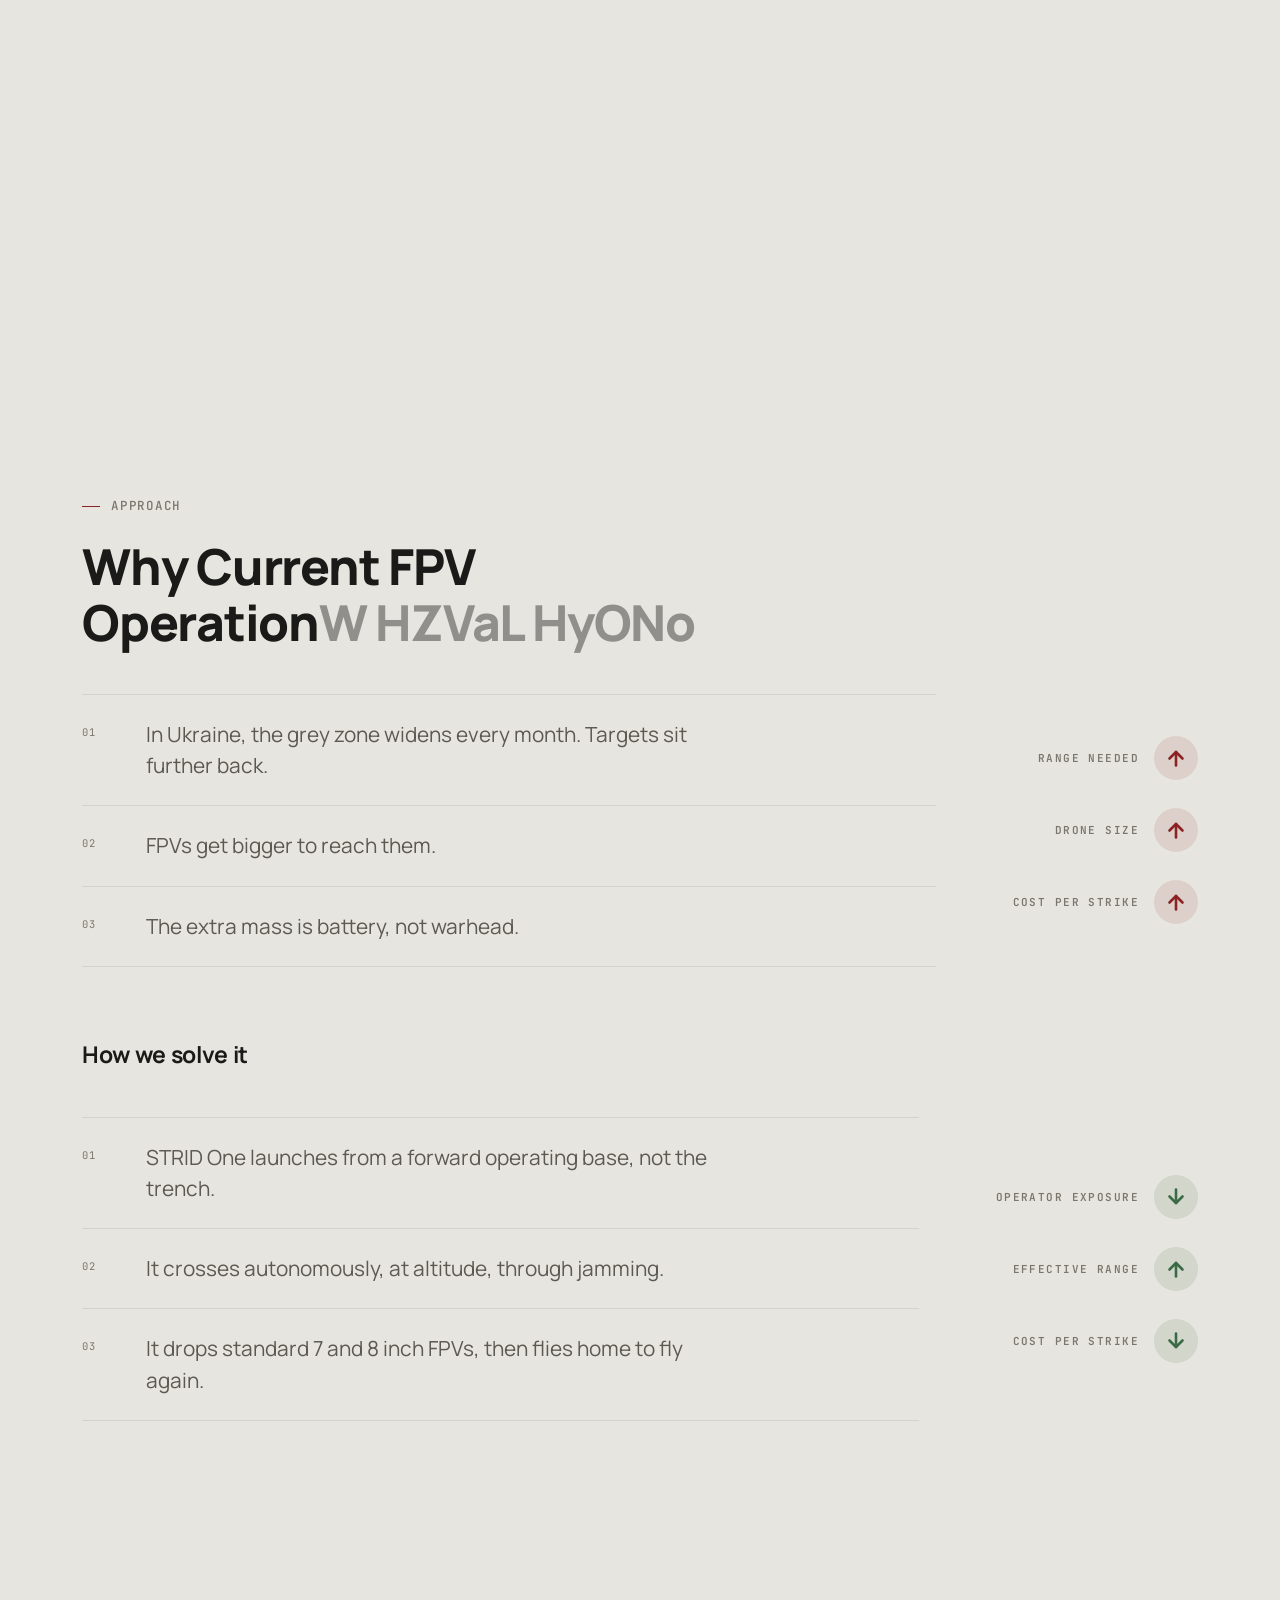
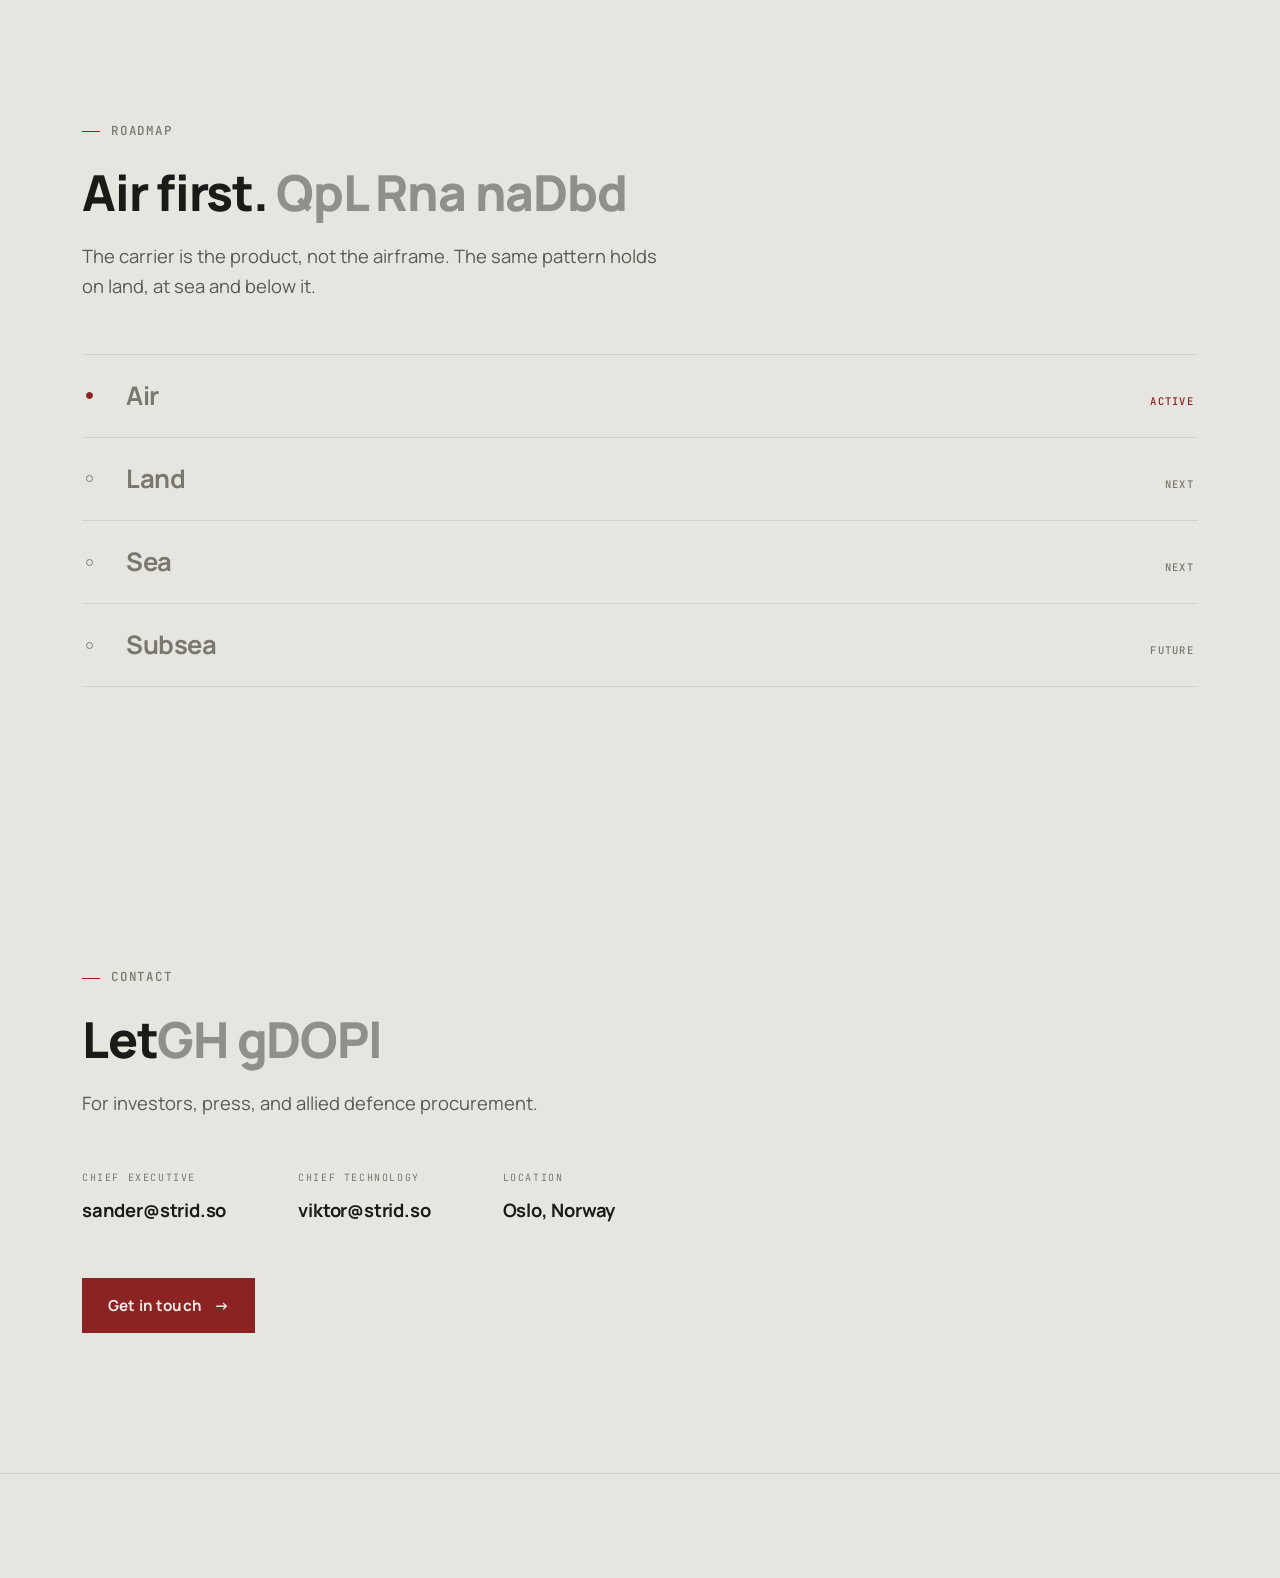
==== commit 30b5f147: "The still image replaces the render, and the phone stops squashing it THE IMAGE is Stillimage.png fr" ====
--- a/index.html
+++ b/index.html
@@ -305,10 +305,19 @@
     will-change: transform, opacity;
   }
   .product-visual.is-visible { opacity: 1; transform: none; }
+  /* height:auto is load-bearing, not tidiness. The width and height attributes
+     on the <img> are there for the aspect ratio, which stops the section
+     jumping while the render decodes -- but they also land as presentational
+     hints for the CSS width and height properties. The phone rule below
+     overrides width and says nothing about height, so the height attribute
+     stayed in force: the box came out 335 wide by 252 tall against a picture
+     that is 2.55:1, and object-fit defaults to fill, so the aircraft was
+     squeezed sideways. Any img given those attributes needs this. */
   .product-plane {
     display: block;
     max-width: 640px;
     width: 100%;
+    height: auto;
     margin: 0 auto;
     will-change: transform;
   }
@@ -754,8 +763,8 @@
     <div class="wrap product-stage">
       <h2 class="product-heading">STRID <span class="a-accent">One</span></h2>
       <div class="product-visual">
-        <img src="assets/matriarch-one.webp" class="product-plane" width="642" height="252"
-             alt="Matriarch ONE releasing five FPV drones from its bay." />
+        <img src="assets/matriarch-one.webp" class="product-plane" width="1400" height="548"
+             alt="Matriarch ONE seen from above, releasing five FPV drones from its bay." />
       </div>
       <div class="product-specs">
         <span class="spec-title">Specifications</span>
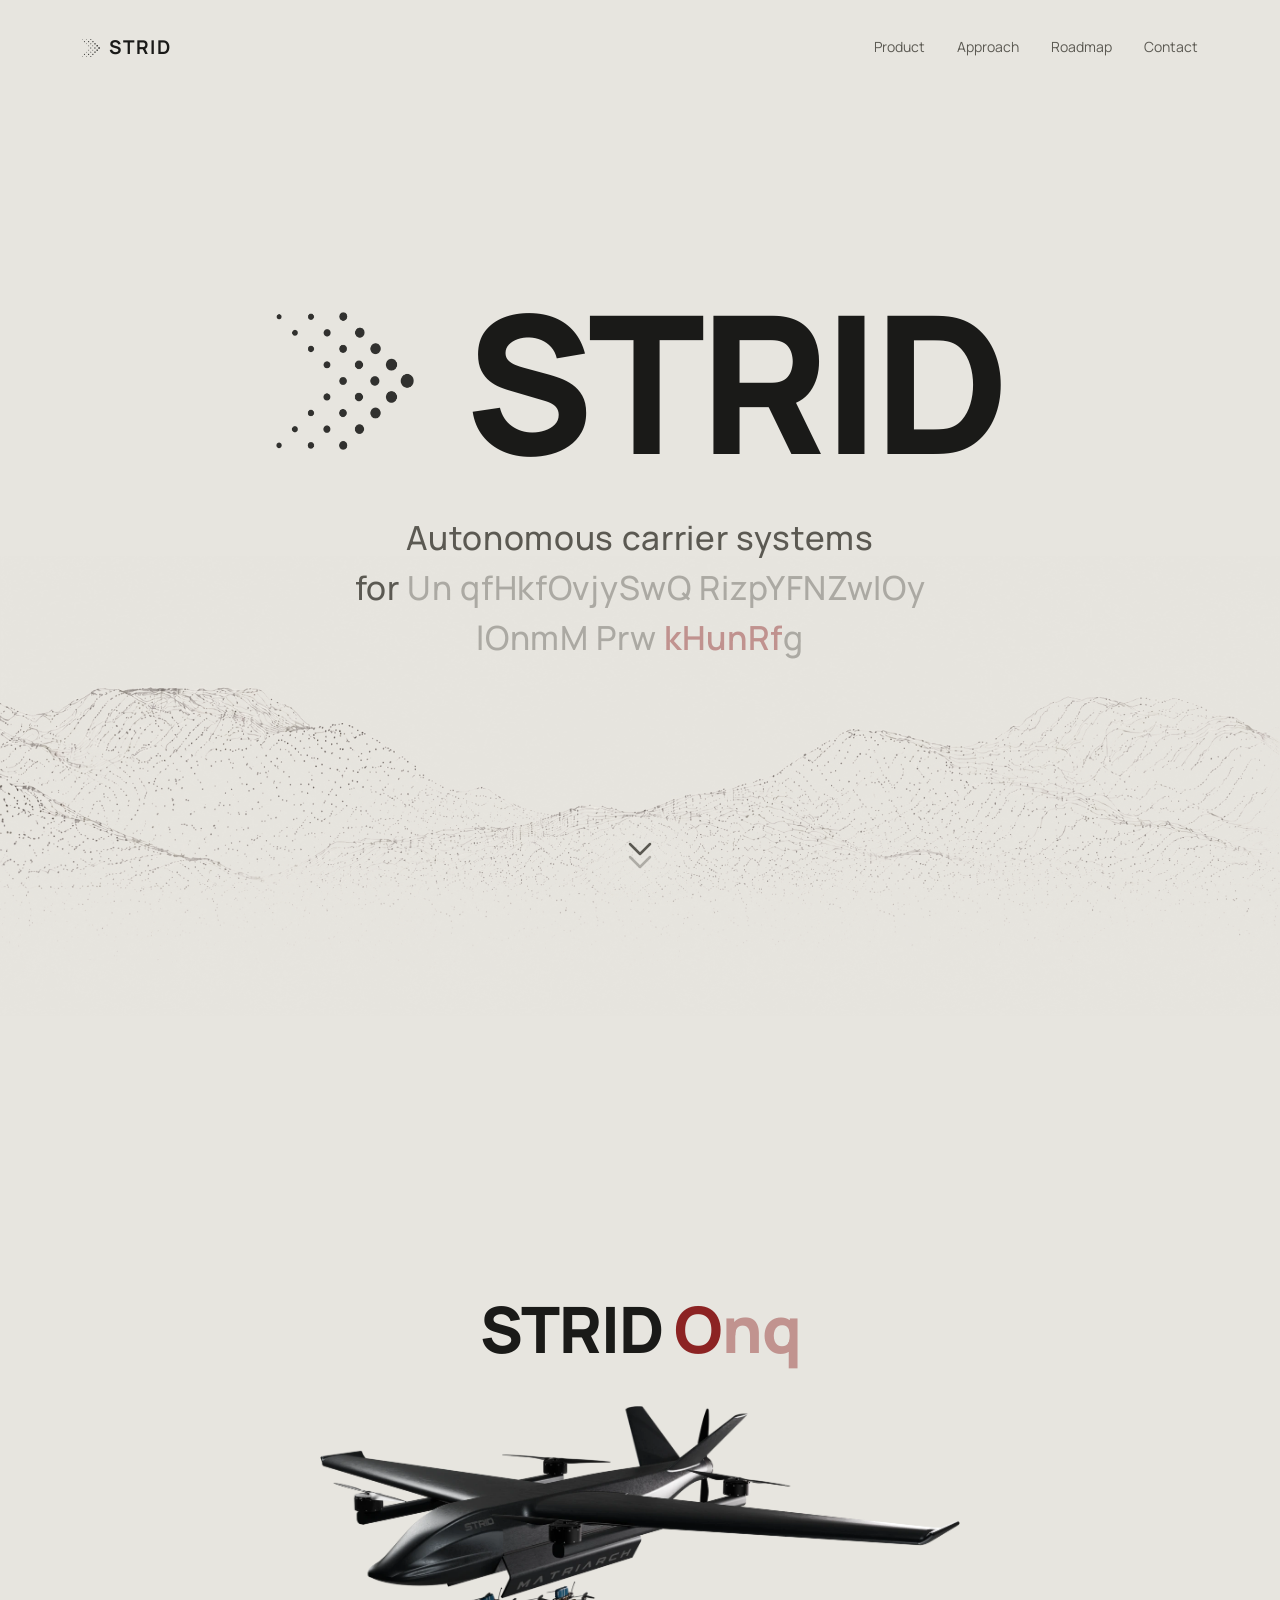
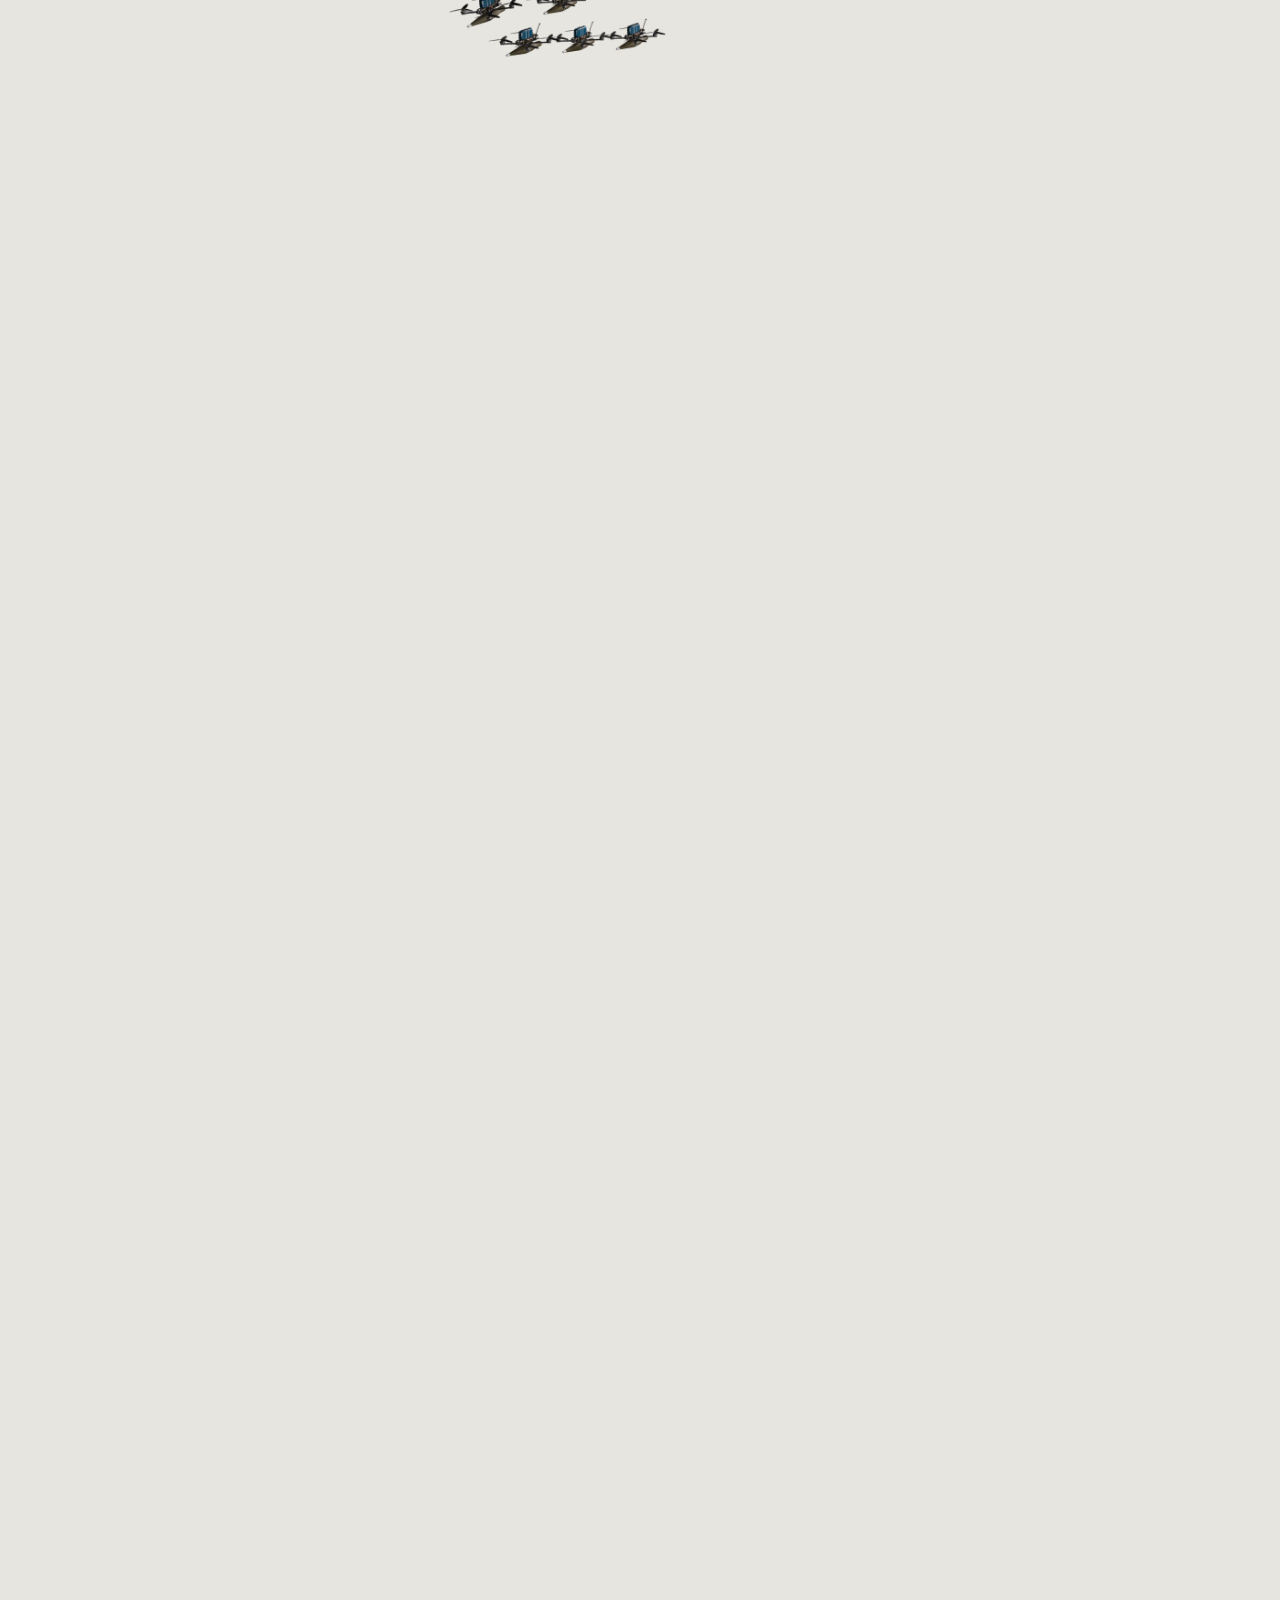
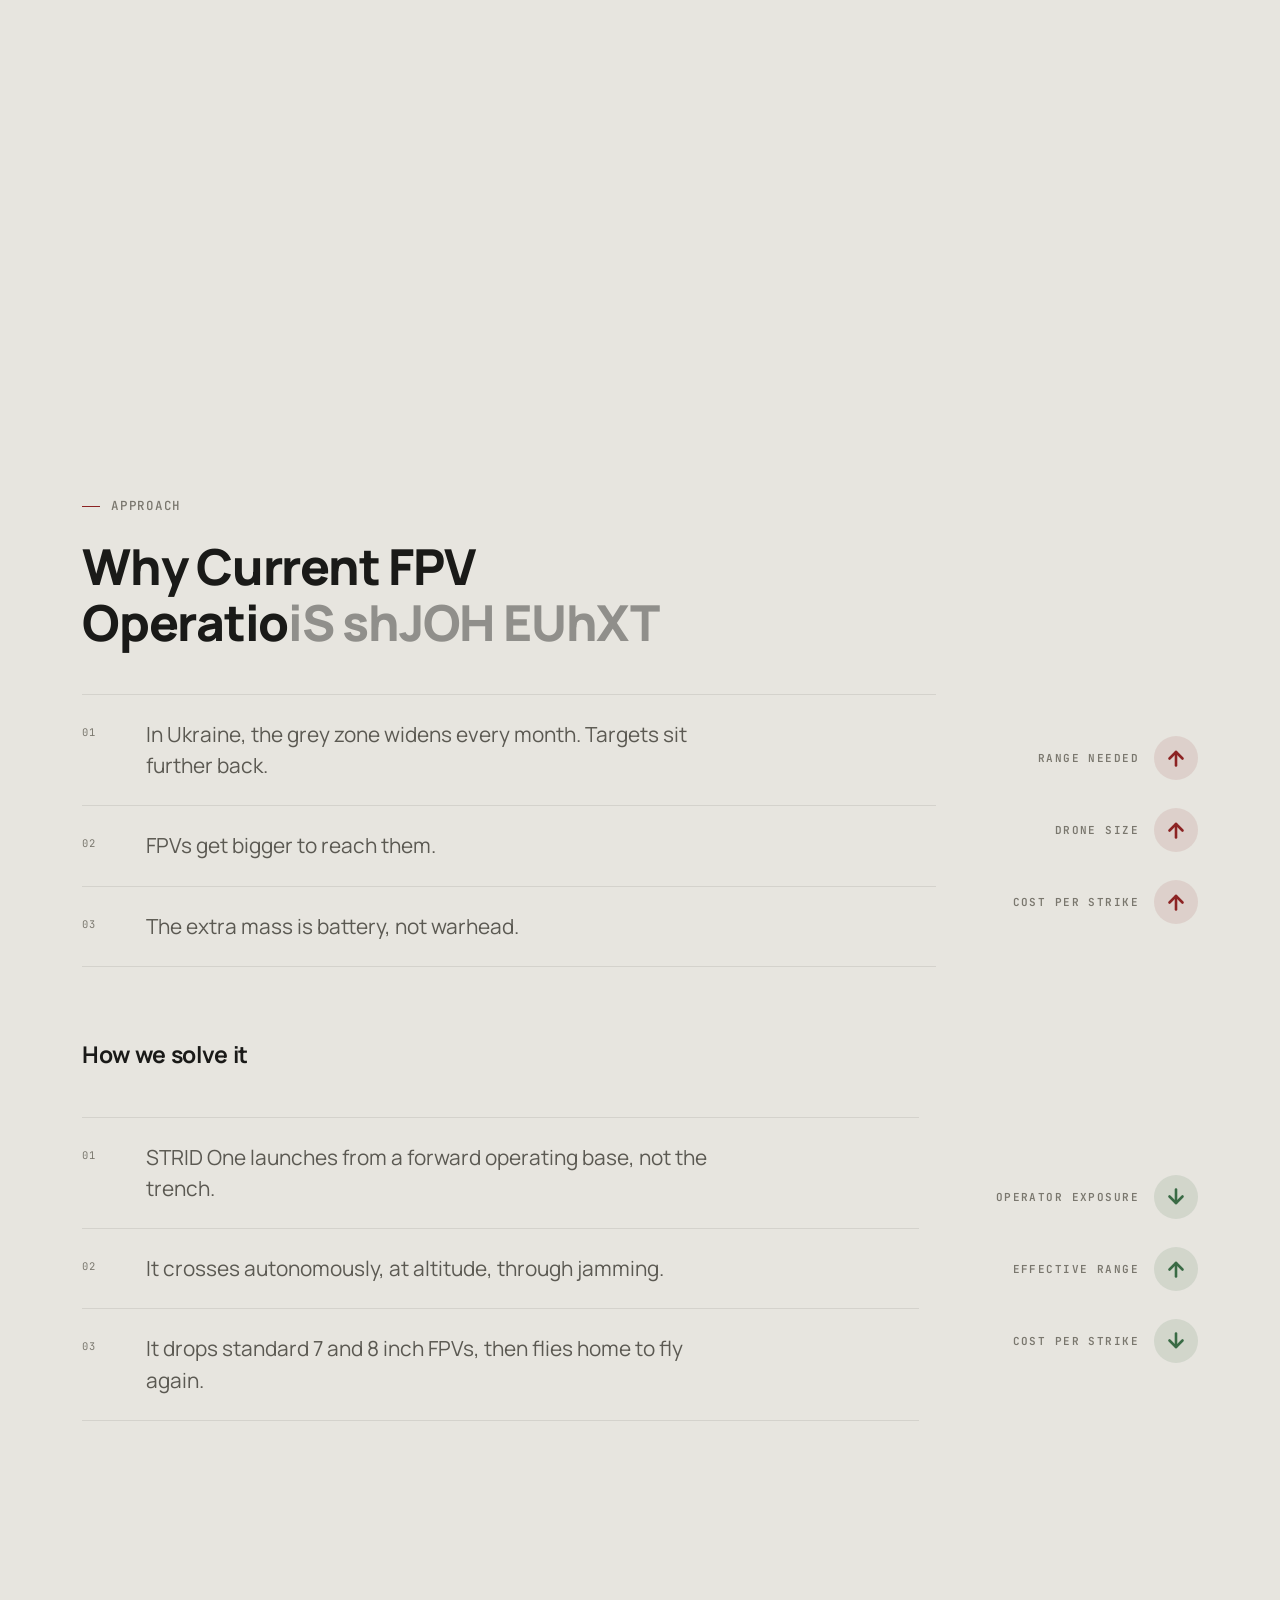
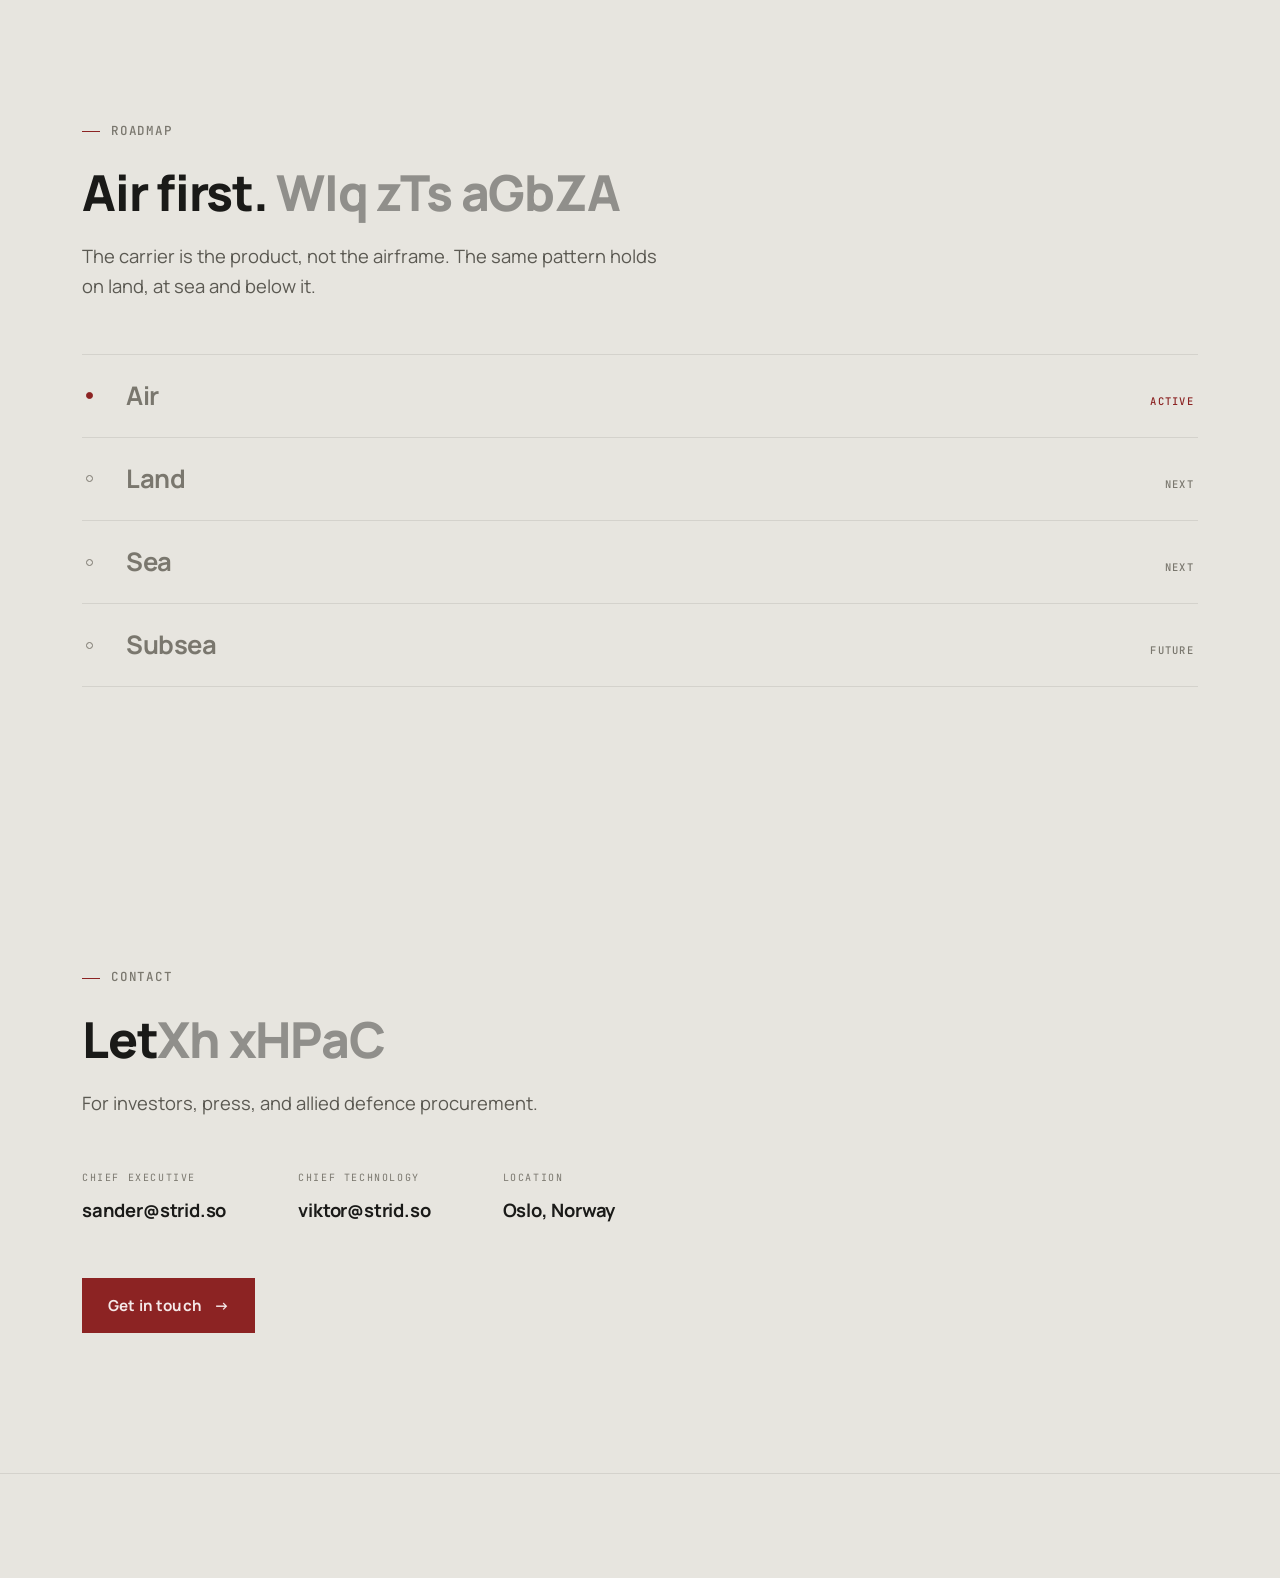
==== commit aab946f5: "Hero line is the carrier positioning, not the frontline one "Advancing the frontline for allied forc" ====
--- a/index.html
+++ b/index.html
@@ -746,7 +746,16 @@
           <img src="assets/logo-mark.png" class="logo-mark" alt="" />
           <h1>STRID</h1>
         </div>
-        <p class="giant-sub"><span class="sub-line">Advancing the <span class="a-accent">frontline</span></span><span class="sub-line">for allied forces.</span></p>
+        <!-- Three lines, not two, and the breaks are measured rather than chosen.
+             .sub-line is nowrap (see the rule) so a line cannot re-wrap under
+             the scramble, which means it overflows instead if it is too long.
+             Set as one line this reads 981px against a 1116px column at full
+             size -- fine there, but the type stops shrinking at the 1.5rem
+             floor while the column keeps going, so it spills between roughly
+             740 and 780px of viewport. Broken here the longest line is 509px
+             and there is no width at which it does not fit. Both breaks fall on
+             phrase boundaries. -->
+        <p class="giant-sub"><span class="sub-line">Autonomous carrier systems</span><span class="sub-line">for an everchanging battlefield.</span><span class="sub-line">Built for <span class="a-accent">Europe</span>.</span></p>
       </div>
     </div>
     <div class="scroll-cue" aria-hidden="true">
